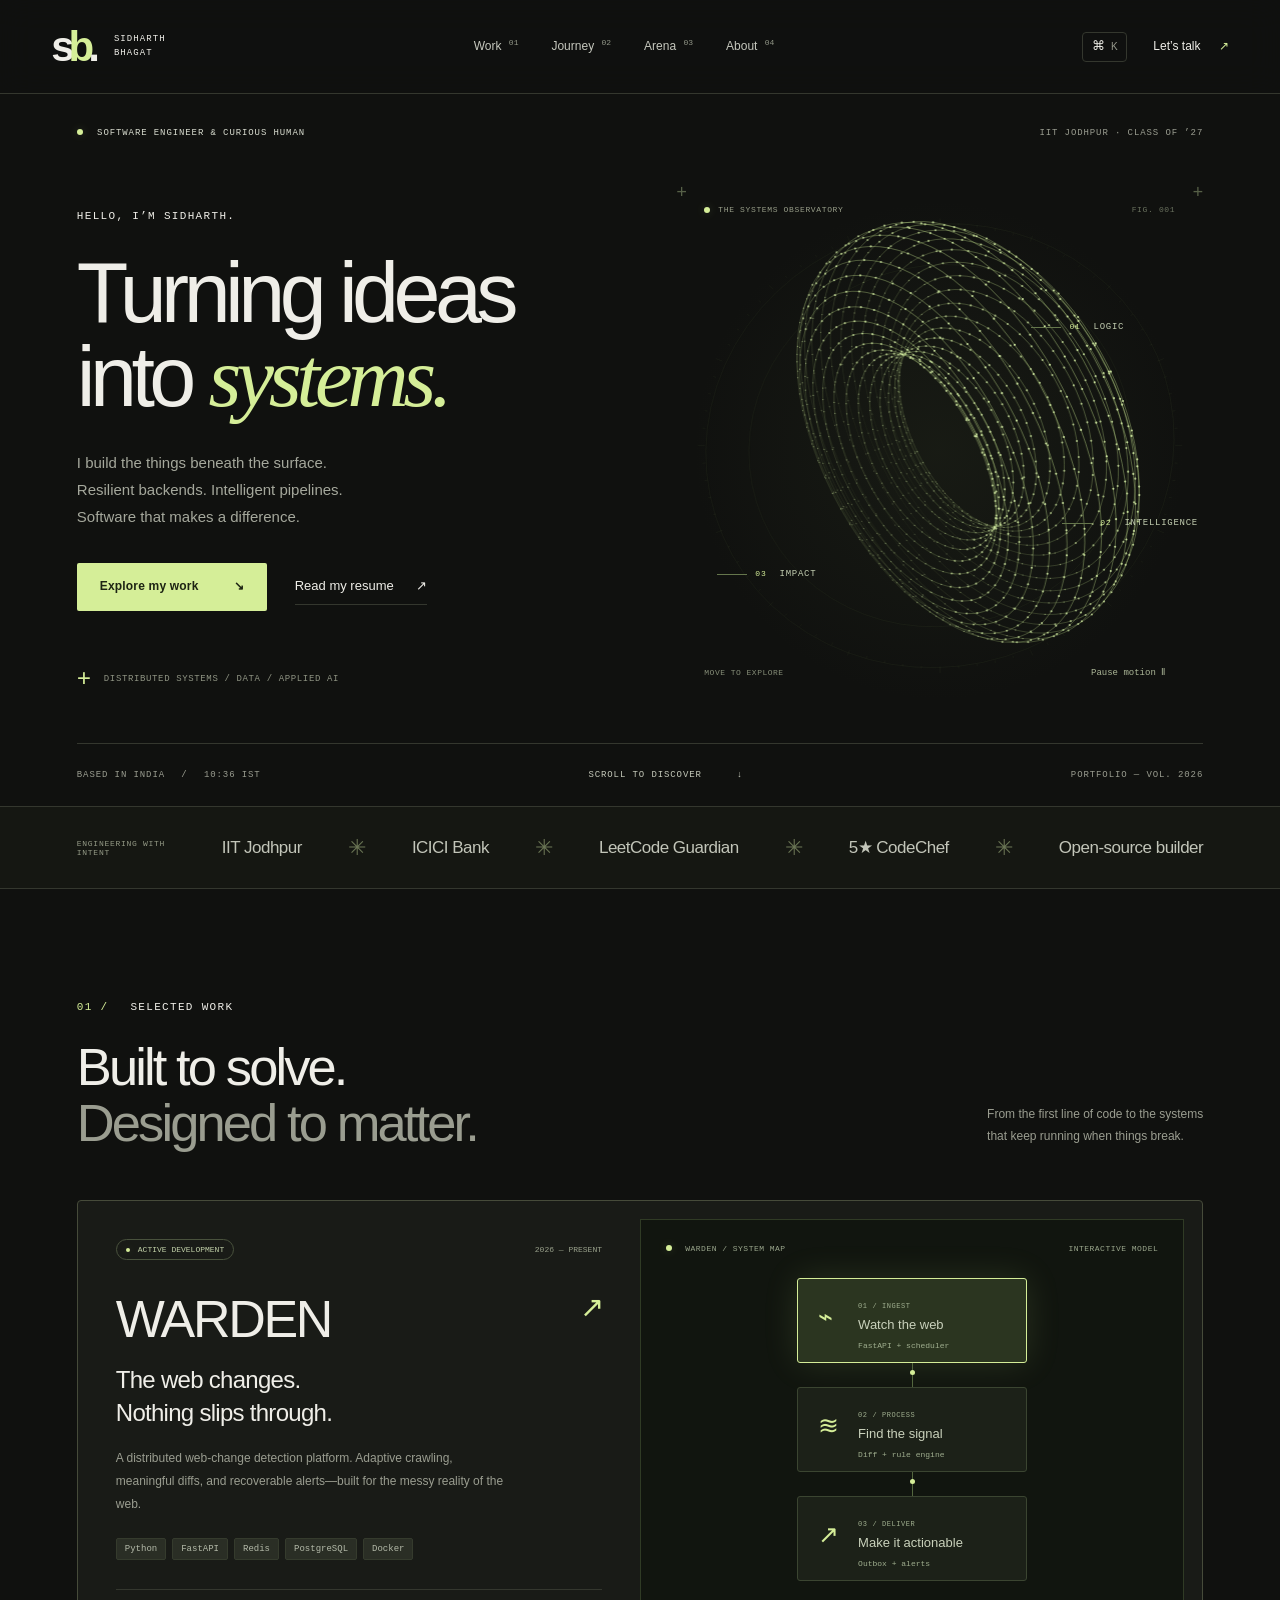
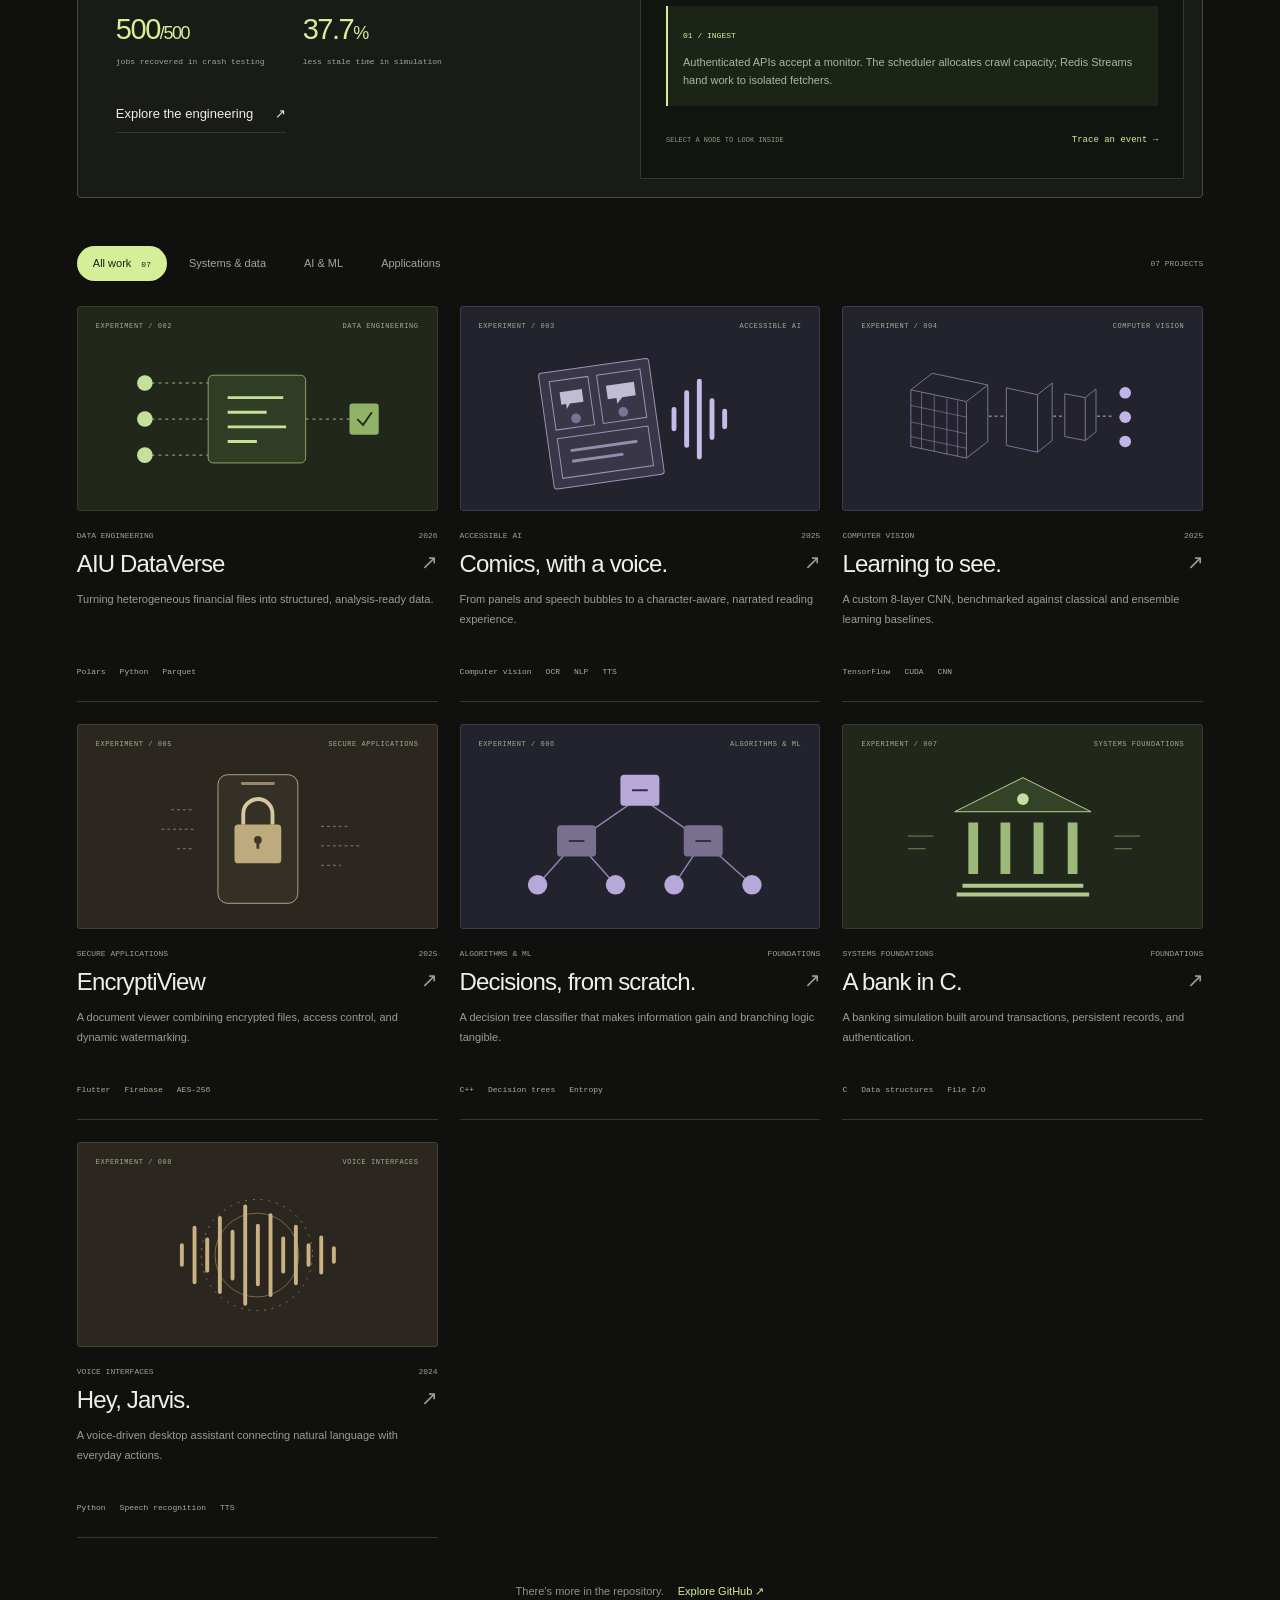
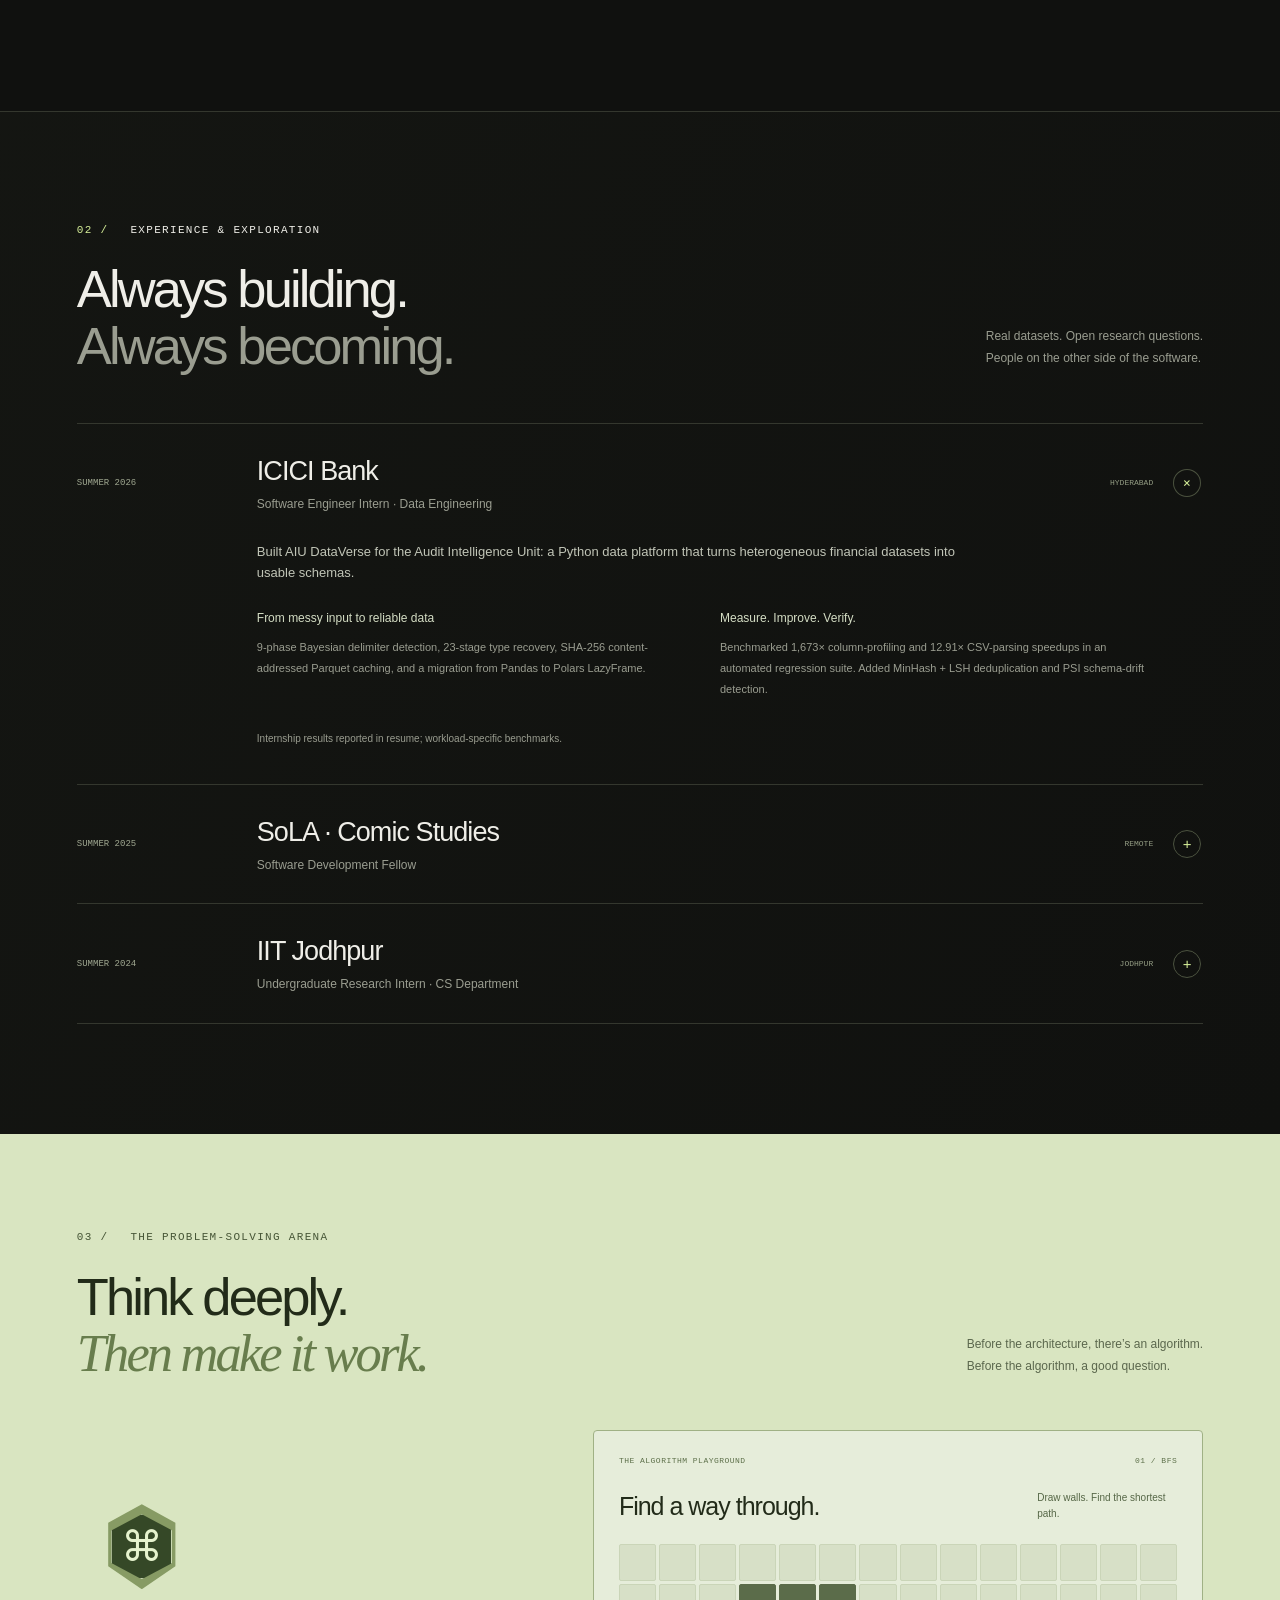
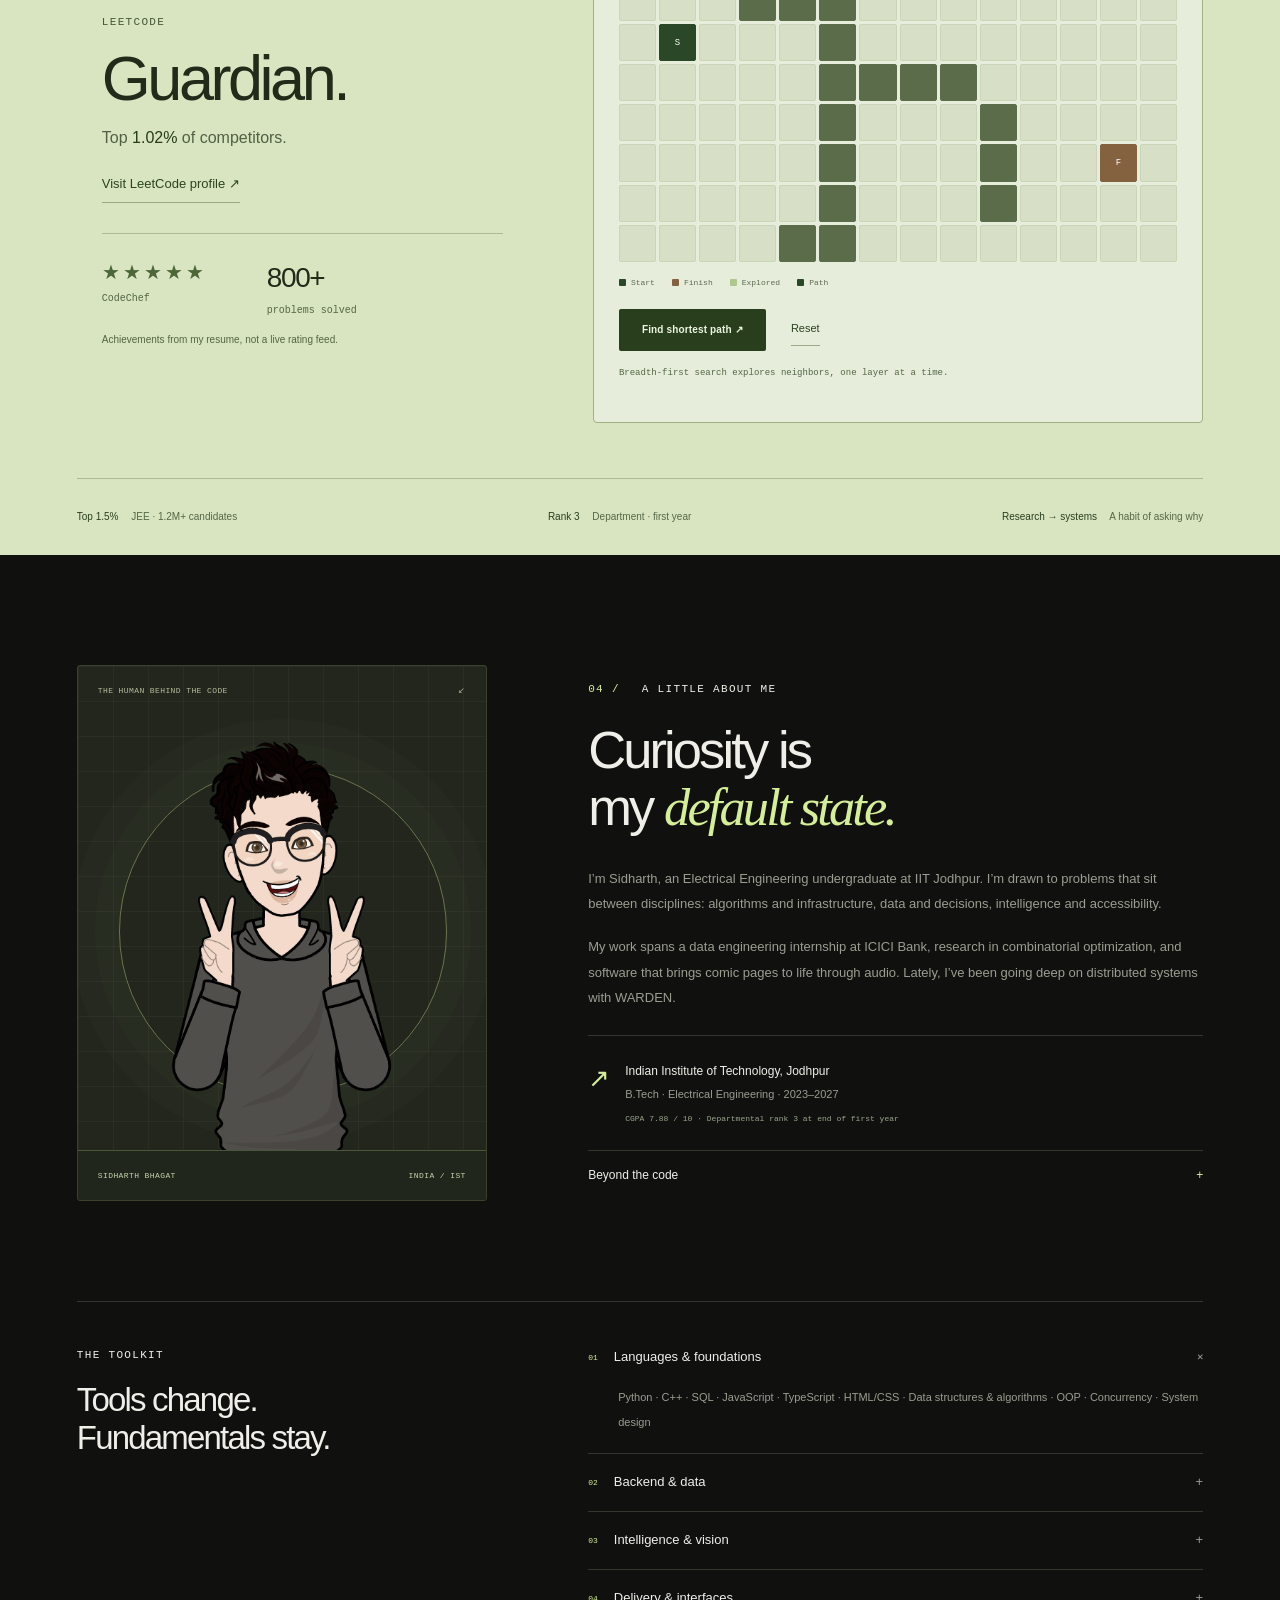
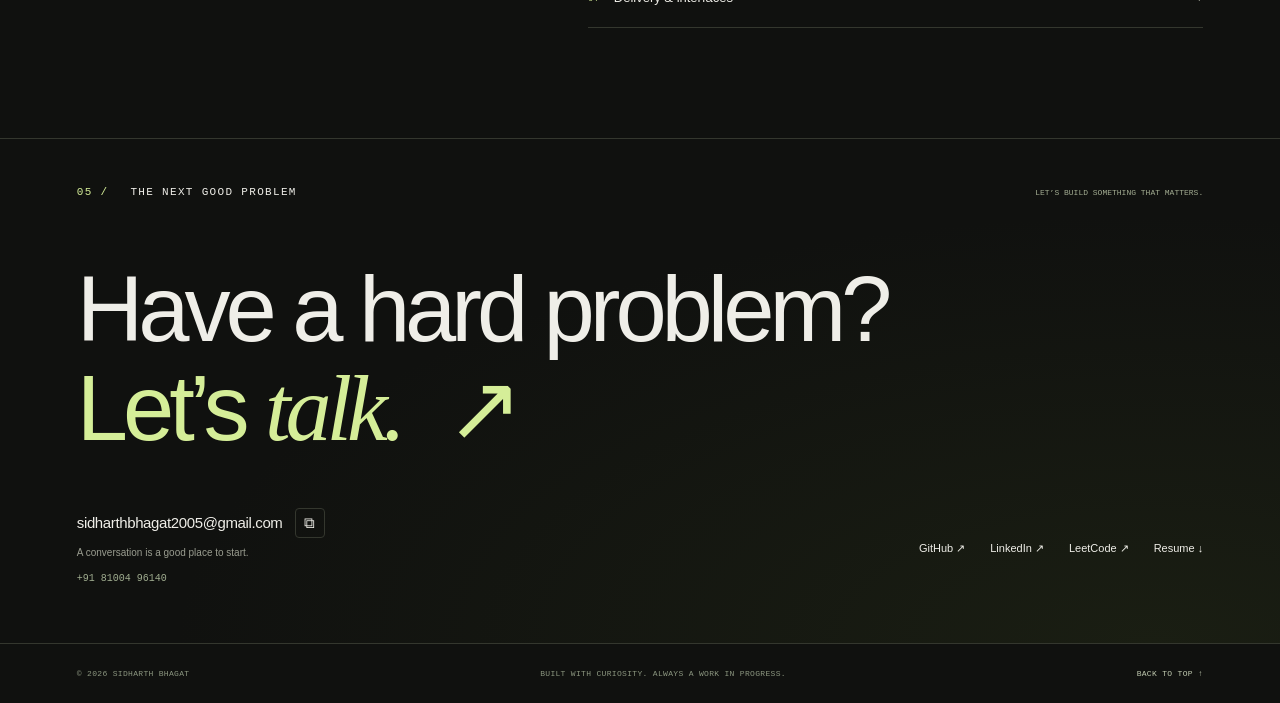
==== index.html @ 46069c15 "Polish responsive layouts and verify accessibility and interactions" ====
<!doctype html>
<html lang="en">
  <head>
    <meta charset="utf-8" />
    <meta name="viewport" content="width=device-width, initial-scale=1" />
    <meta name="theme-color" content="#10110f" />
    <meta
      name="description"
      content="Sidharth Bhagat — software engineer at the intersection of distributed systems, data engineering, and machine learning. IIT Jodhpur, class of 2027."
    />
    <meta property="og:title" content="Sidharth Bhagat — Ideas into systems." />
    <meta
      property="og:description"
      content="Explore distributed systems, accessible AI, and the engineering behind them."
    />
    <meta property="og:type" content="website" />
    <meta property="og:url" content="https://sidharth8100.github.io/" />
    <meta
      property="og:image"
      content="https://sidharth8100.github.io/assets/social-preview.png"
    />
    <meta name="twitter:card" content="summary_large_image" />
    <link rel="canonical" href="https://sidharth8100.github.io/" />
    <link rel="icon" href="assets/favicon.svg" type="image/svg+xml" />
    <link rel="stylesheet" href="styles.css" />
    <script src="script.js" defer></script>
    <title>Sidharth Bhagat — Ideas into systems.</title>
  </head>
  <body>
    <a class="skip-link" href="#main">Skip to content</a>
    <div class="reading-progress" aria-hidden="true"></div>
    <header class="site-header">
      <a class="identity" href="#home" aria-label="Sidharth Bhagat, home"
        ><span class="monogram">s<span>b</span>.</span
        ><span class="identity-name">SIDHARTH<br />BHAGAT</span></a
      >
      <nav aria-label="Main navigation">
        <a href="#work">Work <span>01</span></a
        ><a href="#journey">Journey <span>02</span></a
        ><a href="#arena">Arena <span>03</span></a
        ><a href="#about">About <span>04</span></a>
      </nav>
      <div class="header-actions">
        <button
          class="icon-button command-trigger"
          aria-label="Open quick navigation"
          title="Quick navigation (Ctrl or Command + K)"
        >
          ⌘ <span>K</span></button
        ><a class="contact-link" href="#contact">Let’s talk <span>↗</span></a
        ><button
          class="menu-toggle icon-button"
          aria-label="Open menu"
          aria-expanded="false"
        >
          ☰
        </button>
      </div>
    </header>
    <main id="main">
      <section
        class="hero section-shell"
        id="home"
        aria-labelledby="hero-title"
      >
        <div class="hero-topline">
          <span
            ><i class="status-dot"></i> SOFTWARE ENGINEER & CURIOUS HUMAN</span
          ><span>IIT JODHPUR · CLASS OF ’27</span>
        </div>
        <div class="hero-content">
          <div class="hero-copy">
            <p class="eyebrow">HELLO, I’M SIDHARTH.</p>
            <h1 id="hero-title">Turning ideas<br />into <em>systems.</em></h1>
            <p class="hero-description">
              I build the things beneath the surface.<br />Resilient backends.
              Intelligent pipelines.<br />Software that makes a difference.
            </p>
            <div class="hero-cta">
              <a class="button primary" href="#work"
                >Explore my work <span>↘</span></a
              ><a
                class="text-link"
                href="assets/SidharthBhagat.pdf"
                target="_blank"
                rel="noopener"
                >Read my resume <span>↗</span></a
              >
            </div>
            <div class="hero-footnote">
              <span class="tiny-cross">+</span> DISTRIBUTED SYSTEMS / DATA /
              APPLIED AI
            </div>
          </div>
          <div
            class="orbital-scene"
            aria-label="Interactive generative systems sculpture"
          >
            <div class="scene-cross cross-tl" aria-hidden="true">+</div>
            <div class="scene-cross cross-tr" aria-hidden="true">+</div>
            <div class="scene-label">
              <span class="status-dot"></span> THE SYSTEMS OBSERVATORY
              <span class="scene-no">FIG. 001</span>
            </div>
            <canvas
              id="system-canvas"
              aria-label="A rotating wireframe torus representing connected systems"
            ></canvas>
            <div class="orbit-callout callout-a"><span>01</span> LOGIC</div>
            <div class="orbit-callout callout-b">
              <span>02</span> INTELLIGENCE
            </div>
            <div class="orbit-callout callout-c"><span>03</span> IMPACT</div>
            <div class="scene-bottom">
              <span>MOVE TO EXPLORE</span
              ><button id="motion-toggle" aria-pressed="false">
                Pause motion Ⅱ
              </button>
            </div>
          </div>
        </div>
        <div class="hero-bottom">
          <span
            >BASED IN INDIA <span class="muted">/</span>
            <time id="local-time">IST</time></span
          ><a href="#work">SCROLL TO DISCOVER <span>↓</span></a
          ><span class="edition">PORTFOLIO — VOL. 2026</span>
        </div>
      </section>
      <div class="credentials-strip">
        <span>ENGINEERING WITH INTENT</span>
        <p>
          IIT Jodhpur <b>✳</b> ICICI Bank <b>✳</b> LeetCode Guardian
          <b>✳</b> 5★ CodeChef <b>✳</b> Open-source builder
        </p>
      </div>
      <section
        class="work section-shell"
        id="work"
        aria-labelledby="work-title"
      >
        <div class="section-heading">
          <div>
            <p class="eyebrow"><span>01 /</span> SELECTED WORK</p>
            <h2 id="work-title">
              Built to solve.<br /><span class="muted"
                >Designed to matter.</span
              >
            </h2>
          </div>
          <p>
            From the first line of code to the systems<br
              class="desktop-only"
            />
            that keep running when things break.
          </p>
        </div>
        <article class="featured-project">
          <div class="feature-copy">
            <div class="project-kicker">
              <span class="pill"
                ><i class="status-dot"></i> ACTIVE DEVELOPMENT</span
              ><span>2026 — PRESENT</span>
            </div>
            <h3>WARDEN<span>↗</span></h3>
            <p class="feature-subtitle">
              The web changes.<br />Nothing slips through.
            </p>
            <p class="project-description">
              A distributed web-change detection platform. Adaptive crawling,
              meaningful diffs, and recoverable alerts—built for the messy
              reality of the web.
            </p>
            <div class="tags">
              <span>Python</span><span>FastAPI</span><span>Redis</span
              ><span>PostgreSQL</span><span>Docker</span>
            </div>
            <div class="feature-metrics">
              <div>
                <strong>500<span>/500</span></strong
                ><small>jobs recovered in crash testing</small>
              </div>
              <div>
                <strong>37.7<span>%</span></strong
                ><small>less stale time in simulation</small>
              </div>
            </div>
            <button class="text-link" data-project="warden">
              Explore the engineering <span>↗</span>
            </button>
          </div>
          <div class="pipeline-demo">
            <div class="demo-top">
              <span><i class="status-dot"></i> WARDEN / SYSTEM MAP</span
              ><span>INTERACTIVE MODEL</span>
            </div>
            <div class="pipeline-nodes">
              <button class="pipeline-node active" data-stage="0">
                <span class="node-icon">⌁</span><span>01 / INGEST</span
                ><strong>Watch the web</strong
                ><small>FastAPI + scheduler</small>
              </button>
              <div class="pipe-connector" aria-hidden="true"><i></i></div>
              <button class="pipeline-node" data-stage="1">
                <span class="node-icon">≋</span><span>02 / PROCESS</span
                ><strong>Find the signal</strong
                ><small>Diff + rule engine</small>
              </button>
              <div class="pipe-connector" aria-hidden="true"><i></i></div>
              <button class="pipeline-node" data-stage="2">
                <span class="node-icon">↗</span><span>03 / DELIVER</span
                ><strong>Make it actionable</strong
                ><small>Outbox + alerts</small>
              </button>
            </div>
            <div class="demo-inspector" aria-live="polite">
              <span id="stage-code">01 / INGEST</span>
              <p id="stage-description">
                Authenticated APIs accept a monitor. The scheduler allocates
                crawl capacity; Redis Streams hand work to isolated fetchers.
              </p>
            </div>
            <div class="demo-controls">
              <span>SELECT A NODE TO LOOK INSIDE</span
              ><button id="trace-button">Trace an event <span>→</span></button>
            </div>
          </div>
        </article>
        <div class="project-toolbar">
          <div class="filter-group" role="group" aria-label="Filter projects">
            <button class="filter active" data-filter="all" aria-pressed="true">
              All work <span>07</span></button
            ><button class="filter" data-filter="systems" aria-pressed="false">
              Systems & data</button
            ><button class="filter" data-filter="ai" aria-pressed="false">
              AI & ML</button
            ><button class="filter" data-filter="apps" aria-pressed="false">
              Applications
            </button>
          </div>
          <span id="project-count" aria-live="polite">07 PROJECTS</span>
        </div>
        <div class="project-grid" id="project-grid"></div>
        <noscript
          ><p>
            Explore projects on
            <a href="https://github.com/Sidharth8100">GitHub</a>, including
            ComicStudiesLabApp, Object_detection_PRML, EncryptiView,
            Decision_Tree_Classifier, IC-MAJOR-PROJECT, and Jarvis. The
            downloadable resume contains full project details.
          </p></noscript
        >
        <a
          class="archive-link"
          href="https://github.com/Sidharth8100?tab=repositories"
          target="_blank"
          rel="noopener"
          >There’s more in the repository. <span>Explore GitHub ↗</span></a
        >
      </section>
      <section
        class="journey section-shell"
        id="journey"
        aria-labelledby="journey-title"
      >
        <div class="section-heading">
          <div>
            <p class="eyebrow"><span>02 /</span> EXPERIENCE & EXPLORATION</p>
            <h2 id="journey-title">
              Always building.<br /><span class="muted">Always becoming.</span>
            </h2>
          </div>
          <p>
            Real datasets. Open research questions.<br />People on the other
            side of the software.
          </p>
        </div>
        <div class="timeline">
          <details open>
            <summary>
              <span class="timeline-year">SUMMER 2026</span
              ><span class="timeline-title"
                >ICICI Bank<small
                  >Software Engineer Intern · Data Engineering</small
                ></span
              ><span class="timeline-place">HYDERABAD</span
              ><span class="expand-symbol">+</span>
            </summary>
            <div class="timeline-detail">
              <p>
                Built AIU DataVerse for the Audit Intelligence Unit: a Python
                data platform that turns heterogeneous financial datasets into
                usable schemas.
              </p>
              <div class="experience-columns">
                <div>
                  <h4>From messy input to reliable data</h4>
                  <p>
                    9-phase Bayesian delimiter detection, 23-stage type
                    recovery, SHA-256 content-addressed Parquet caching, and a
                    migration from Pandas to Polars LazyFrame.
                  </p>
                </div>
                <div>
                  <h4>Measure. Improve. Verify.</h4>
                  <p>
                    Benchmarked 1,673× column-profiling and 12.91× CSV-parsing
                    speedups in an automated regression suite. Added MinHash +
                    LSH deduplication and PSI schema-drift detection.
                  </p>
                </div>
              </div>
              <span class="note"
                >Internship results reported in resume; workload-specific
                benchmarks.</span
              >
            </div>
          </details>
          <details>
            <summary>
              <span class="timeline-year">SUMMER 2025</span
              ><span class="timeline-title"
                >SoLA · Comic Studies<small
                  >Software Development Fellow</small
                ></span
              ><span class="timeline-place">REMOTE</span
              ><span class="expand-symbol">+</span>
            </summary>
            <div class="timeline-detail">
              <p>
                Built a comic-to-audio accessibility pipeline spanning panel
                segmentation, OCR, dialogue extraction, speaker attribution, and
                emotion-conditioned multi-voice narration.
              </p>
              <div class="experience-columns">
                <div>
                  <h4>4 pages per minute</h4>
                  <p>
                    End-to-end processing throughput across the inference
                    workflow, with speaker attribution for up to five
                    characters.
                  </p>
                </div>
                <div>
                  <h4>Technology with a human purpose</h4>
                  <p>
                    Computer vision and language processing meet a more
                    accessible reading experience.
                  </p>
                  <a
                    class="text-link"
                    href="https://github.com/Sidharth8100/ComicStudiesLabApp"
                    target="_blank"
                    rel="noopener"
                    >Explore the source ↗</a
                  >
                </div>
              </div>
              <a
                class="text-link"
                href="https://drive.google.com/file/d/1dARjL12wQFaWCZVNVf80d1c90rmSnTZv/view?usp=sharing"
                target="_blank"
                rel="noopener"
                >Letter of recommendation ↗</a
              >
            </div>
          </details>
          <details>
            <summary>
              <span class="timeline-year">SUMMER 2024</span
              ><span class="timeline-title"
                >IIT Jodhpur<small
                  >Undergraduate Research Intern · CS Department</small
                ></span
              ><span class="timeline-place">JODHPUR</span
              ><span class="expand-symbol">+</span>
            </summary>
            <div class="timeline-detail">
              <p>
                Worked with Prof. Tanmay Nitin Inamdar on meta-heuristic and
                approximation approaches for combinatorial optimization.
                Benchmarked heuristic algorithms with a reported 40% improvement
                in solution quality in the studied scenarios.
              </p>
              <a
                class="text-link"
                href="https://drive.google.com/file/d/1srmLI9PyU7f51s-e1VbwC7YzDhtmPXYS/view?usp=sharing"
                target="_blank"
                rel="noopener"
                >Letter of recommendation ↗</a
              >
            </div>
          </details>
        </div>
      </section>
      <section class="arena" id="arena" aria-labelledby="arena-title">
        <div class="section-shell">
          <div class="section-heading">
            <div>
              <p class="eyebrow"><span>03 /</span> THE PROBLEM-SOLVING ARENA</p>
              <h2 id="arena-title">
                Think deeply.<br /><em>Then make it work.</em>
              </h2>
            </div>
            <p>
              Before the architecture, there’s an algorithm.<br />Before the
              algorithm, a good question.
            </p>
          </div>
          <div class="arena-layout">
            <div class="arena-record">
              <div class="rank-emblem" aria-hidden="true"><span>⌘</span></div>
              <p class="eyebrow">LEETCODE</p>
              <h3>Guardian.</h3>
              <p>Top <strong>1.02%</strong> of competitors.</p>
              <a
                class="text-link"
                href="https://leetcode.com/sidharth-bhagat"
                target="_blank"
                rel="noopener"
                >Visit LeetCode profile ↗</a
              >
              <div class="arena-stats">
                <div>
                  <span class="stars" aria-label="5 stars">★★★★★</span
                  ><small>CodeChef</small>
                </div>
                <div><strong>800+</strong><small>problems solved</small></div>
              </div>
              <p class="note">
                Achievements from my resume, not a live rating feed.
              </p>
            </div>
            <div class="algorithm-lab">
              <div class="demo-top">
                <span>THE ALGORITHM PLAYGROUND</span><span>01 / BFS</span>
              </div>
              <div class="lab-title">
                <h3>Find a way through.</h3>
                <p>Draw walls. Find the shortest path.</p>
              </div>
              <div
                id="path-grid"
                role="group"
                aria-label="Pathfinding grid. Select a cell to toggle a wall."
              ></div>
              <div class="grid-legend">
                <span><i class="legend-start"></i> Start</span
                ><span><i class="legend-end"></i> Finish</span
                ><span><i class="legend-visited"></i> Explored</span
                ><span><i class="legend-path"></i> Path</span>
              </div>
              <div class="lab-controls">
                <button class="button primary" id="solve-path">
                  Find shortest path ↗</button
                ><button class="text-link" id="reset-path">Reset</button>
              </div>
              <p id="path-status" class="lab-status" aria-live="polite">
                Breadth-first search explores neighbors, one layer at a time.
              </p>
            </div>
          </div>
          <div class="achievement-line">
            <span><strong>Top 1.5%</strong> JEE · 1.2M+ candidates</span
            ><span><strong>Rank 3</strong> Department · first year</span
            ><span
              ><strong>Research → systems</strong> A habit of asking why</span
            >
          </div>
        </div>
      </section>
      <section
        class="about section-shell"
        id="about"
        aria-labelledby="about-title"
      >
        <div class="about-layout">
          <div class="portrait-panel">
            <div class="portrait-caption">
              <span>THE HUMAN BEHIND THE CODE</span><span>↙</span>
            </div>
            <img
              src="assets/portrait.png"
              alt="Illustrated avatar of Sidharth, smiling and making peace signs"
              width="474"
              height="591"
              loading="lazy"
            />
            <div class="portrait-bottom">
              <span>SIDHARTH BHAGAT</span><span>INDIA / IST</span>
            </div>
          </div>
          <div class="about-copy">
            <p class="eyebrow"><span>04 /</span> A LITTLE ABOUT ME</p>
            <h2 id="about-title">
              Curiosity is<br />my <em>default state.</em>
            </h2>
            <p>
              I’m Sidharth, an Electrical Engineering undergraduate at IIT
              Jodhpur. I’m drawn to problems that sit between disciplines:
              algorithms and infrastructure, data and decisions, intelligence
              and accessibility.
            </p>
            <p>
              My work spans a data engineering internship at ICICI Bank,
              research in combinatorial optimization, and software that brings
              comic pages to life through audio. Lately, I’ve been going deep on
              distributed systems with WARDEN.
            </p>
            <div class="education">
              <span class="education-mark">↗</span>
              <div>
                <strong>Indian Institute of Technology, Jodhpur</strong>
                <p>B.Tech · Electrical Engineering · 2023–2027</p>
                <small
                  >CGPA 7.88 / 10 · Departmental rank 3 at end of first
                  year</small
                >
              </div>
            </div>
            <details class="more-about">
              <summary>Beyond the code <span>+</span></summary>
              <p>
                Assistant Head for Varchas’25 and Prometeo’25 at IIT Jodhpur. A−
                grades in Linear Algebra and Differential Equations,
                Differential Integral Calculus, and Computer Vision.
              </p>
              <p>
                Class XII: Emanuel Mission School, Kota · 2023 · 85%<br />Class
                X: Techno India Group Public School, Hooghly · 2021 · 95%
              </p>
            </details>
          </div>
        </div>
        <div class="toolkit">
          <div>
            <p class="eyebrow">THE TOOLKIT</p>
            <h3>Tools change.<br />Fundamentals stay.</h3>
          </div>
          <div class="skill-groups">
            <details open>
              <summary>
                <span>01</span> Languages & foundations <b>+</b>
              </summary>
              <p>
                Python · C++ · SQL · JavaScript · TypeScript · HTML/CSS · Data
                structures & algorithms · OOP · Concurrency · System design
              </p>
            </details>
            <details>
              <summary><span>02</span> Backend & data <b>+</b></summary>
              <p>
                FastAPI · Django · Django REST Framework · REST APIs ·
                PostgreSQL · Redis · Polars · Pandas · NumPy · Parquet · ETL ·
                Schema inference
              </p>
            </details>
            <details>
              <summary><span>03</span> Intelligence & vision <b>+</b></summary>
              <p>
                PyTorch · TensorFlow · Keras · Scikit-learn · OpenCV · CUDA ·
                CNNs · XGBoost · NLP · OCR
              </p>
            </details>
            <details>
              <summary><span>04</span> Delivery & interfaces <b>+</b></summary>
              <p>
                Docker · Kubernetes · Git · Linux · CI/CD · Prometheus · Grafana
                · Google Cloud APIs · React · Flutter · Firebase
              </p>
            </details>
          </div>
        </div>
      </section>
      <section
        class="contact section-shell"
        id="contact"
        aria-labelledby="contact-title"
      >
        <div class="contact-top">
          <p class="eyebrow"><span>05 /</span> THE NEXT GOOD PROBLEM</p>
          <span>LET’S BUILD SOMETHING THAT MATTERS.</span>
        </div>
        <h2 id="contact-title">
          Have a hard problem?<br /><a
            href="mailto:sidharthbhagat2005@gmail.com"
            >Let’s <em>talk.</em> <span>↗</span></a
          >
        </h2>
        <div class="contact-bottom">
          <div>
            <a class="email-link" href="mailto:sidharthbhagat2005@gmail.com"
              >sidharthbhagat2005@gmail.com</a
            ><button
              id="copy-email"
              class="icon-button"
              aria-label="Copy email address"
              title="Copy email address"
            >
              ⧉
            </button>
            <p id="copy-status" class="note" aria-live="polite">
              A conversation is a good place to start.
            </p>
            <a class="phone-link" href="tel:+918100496140">+91 81004 96140</a>
          </div>
          <div class="social-links">
            <a
              href="https://github.com/Sidharth8100"
              target="_blank"
              rel="noopener"
              >GitHub ↗</a
            ><a
              href="https://www.linkedin.com/in/sidharth-bhagat/"
              target="_blank"
              rel="noopener"
              >LinkedIn ↗</a
            ><a
              href="https://leetcode.com/sidharth-bhagat"
              target="_blank"
              rel="noopener"
              >LeetCode ↗</a
            ><a href="assets/SidharthBhagat.pdf" download>Resume ↓</a>
          </div>
        </div>
      </section>
    </main>
    <footer class="section-shell">
      <span>© <span id="year">2026</span> SIDHARTH BHAGAT</span
      ><span>BUILT WITH CURIOSITY. ALWAYS A WORK IN PROGRESS.</span
      ><a href="#home">BACK TO TOP ↑</a>
    </footer>
    <dialog id="project-dialog" aria-labelledby="dialog-title">
      <button
        class="dialog-close icon-button"
        aria-label="Close project details"
      >
        ×
      </button>
      <div id="project-detail"></div>
    </dialog>
    <dialog id="command-dialog" aria-labelledby="command-title">
      <div class="command-heading">
        <h2 id="command-title">Where to?</h2>
        <button
          class="dialog-close icon-button"
          aria-label="Close quick navigation"
        >
          ×
        </button>
      </div>
      <label class="sr-only" for="command-search"
        >Search sections and projects</label
      ><input
        id="command-search"
        type="search"
        placeholder="Search work, experience, resume…"
        autocomplete="off"
      />
      <div id="command-results"></div>
      <p class="note">Tab to navigate · Enter to open · Esc to close</p>
    </dialog>
  </body>
</html>
---- styles.css ----
/* The observatory: quiet surfaces, precise diagrams, and oversized editorial type. */
:root {
  --bg: #10110f;
  --surface: #191b17;
  --surface-2: #20231d;
  --ink: #efeee8;
  --muted: #9a9d90;
  --line: #34372e;
  --accent: #d5ee98;
  --mono: "Courier New", monospace;
  --sans: "Arial", sans-serif;
  --radius: 4px;
  color-scheme: dark;
}
* {
  box-sizing: border-box;
}
html {
  scroll-behavior: smooth;
  scroll-padding-top: 100px;
}
body {
  margin: 0;
  background: var(--bg);
  color: var(--ink);
  font-family: var(--sans);
  font-size: 15px;
  line-height: 1.6;
}
body:has(dialog[open]) {
  overflow: hidden;
}
::selection {
  background: var(--accent);
  color: var(--bg);
}
a {
  color: inherit;
  text-decoration: none;
}
button,
input {
  font: inherit;
}
button {
  cursor: pointer;
  color: inherit;
}
button,
a {
  -webkit-tap-highlight-color: transparent;
}
button {
  border: 0;
  background: none;
}
button:disabled {
  cursor: wait;
  opacity: 0.65;
}
button:focus-visible,
a:focus-visible,
summary:focus-visible,
input:focus-visible {
  outline: 2px solid var(--accent);
  outline-offset: 6px;
}
h1,
h2,
h3,
h4,
p {
  margin: 0;
}
h1,
h2,
h3 {
  font-weight: 500;
  line-height: 1.04;
  letter-spacing: -0.055em;
}
em {
  font-family: Georgia, "Times New Roman", serif;
  font-weight: 400;
}
p {
  color: var(--muted);
}
.section-shell {
  max-width: 1536px;
  padding-left: 6%;
  padding-right: 6%;
  margin: auto;
}
.eyebrow {
  font-family: var(--mono);
  font-size: 11px;
  letter-spacing: 0.12em;
  color: var(--ink);
  line-height: 1.6;
}
.eyebrow > span {
  color: var(--accent);
  margin-right: 14px;
}
.muted {
  color: var(--muted);
}
.status-dot {
  display: inline-block;
  width: 6px;
  height: 6px;
  background: var(--accent);
  border-radius: 50%;
  margin-right: 8px;
  box-shadow: 0 0 10px #d5ee9833;
}
.text-link {
  display: inline-flex;
  align-items: center;
  gap: 22px;
  font-size: 13px;
  font-weight: 500;
  padding: 7px 0;
  border-bottom: 1px solid var(--line);
  transition:
    color 0.2s,
    border-color 0.2s;
}
.text-link:hover {
  color: var(--accent);
  border-color: var(--accent);
}
.button {
  display: inline-flex;
  justify-content: center;
  align-items: center;
  gap: 35px;
  min-height: 48px;
  padding: 12px 22px;
  font-size: 12px;
  font-weight: bold;
  letter-spacing: 0.015em;
  border: 1px solid transparent;
  border-radius: 2px;
  transition:
    background 0.2s,
    transform 0.2s;
}
.primary {
  background: var(--accent);
  color: #1d2413;
}
.primary:hover {
  background: #e5ffb0;
  transform: translateY(-2px);
}
.icon-button {
  border: 1px solid var(--line);
  border-radius: 4px;
  min-width: 38px;
  min-height: 38px;
  display: inline-flex;
  align-items: center;
  justify-content: center;
  gap: 6px;
}
.icon-button:hover {
  border-color: var(--accent);
  color: var(--accent);
}
.note {
  font-size: 10px;
  line-height: 1.6;
  color: var(--muted);
}
.skip-link {
  position: fixed;
  top: -70px;
  left: 20px;
  z-index: 100;
  padding: 10px 20px;
  background: var(--accent);
  color: var(--bg);
}
.skip-link:focus {
  top: 12px;
}
.sr-only {
  position: absolute;
  width: 1px;
  height: 1px;
  padding: 0;
  margin: -1px;
  overflow: hidden;
  clip: rect(0, 0, 0, 0);
  white-space: nowrap;
  border: 0;
}
.reading-progress {
  position: fixed;
  left: 0;
  top: 0;
  height: 2px;
  background: var(--accent);
  z-index: 60;
  width: 0;
}
.site-header {
  height: 94px;
  padding: 0 4%;
  display: flex;
  align-items: center;
  justify-content: space-between;
  border-bottom: 1px solid var(--line);
  position: sticky;
  top: 0;
  z-index: 40;
  background: #10110fee;
  backdrop-filter: blur(16px);
}
.identity {
  display: flex;
  gap: 20px;
  align-items: center;
}
.monogram {
  font-weight: 800;
  font-size: 42px;
  letter-spacing: -6px;
  line-height: 1;
}
.monogram span {
  color: var(--accent);
}
.identity-name {
  font-family: var(--mono);
  font-size: 9px;
  letter-spacing: 0.12em;
  line-height: 1.5;
}
.site-header nav {
  display: flex;
  gap: 33px;
}
.site-header nav a {
  font-size: 12px;
  color: #c6c8be;
}
.site-header nav a:hover,
.site-header nav a.current {
  color: var(--accent);
}
.site-header nav a span {
  font-family: var(--mono);
  font-size: 8px;
  color: #929788;
  vertical-align: super;
  margin-left: 4px;
}
.header-actions {
  display: flex;
  align-items: center;
  gap: 26px;
}
.command-trigger {
  font-size: 13px;
  min-height: 30px;
  min-width: 45px;
}
.command-trigger span {
  font-size: 10px;
  color: var(--muted);
}
.contact-link {
  font-size: 12px;
}
.contact-link span {
  margin-left: 15px;
  color: var(--accent);
}
.menu-toggle {
  display: none;
}
.hero {
  padding-top: 34px;
}
.hero-topline,
.hero-bottom {
  font: 9px var(--mono);
  letter-spacing: 0.1em;
  display: flex;
  justify-content: space-between;
  align-items: center;
  color: var(--muted);
}
.hero-topline > span:first-child {
  color: #d8dccf;
}
.hero-content {
  display: grid;
  grid-template-columns: 1.1fr 1fr;
  align-items: center;
  min-height: 605px;
  gap: 20px;
}
.hero-copy {
  position: relative;
  z-index: 2;
  padding-top: 20px;
}
.hero-copy .eyebrow {
  margin-bottom: 25px;
}
.hero h1 {
  font-size: clamp(58px, 6.6vw, 106px);
  line-height: 1;
  letter-spacing: -0.066em;
}
.hero h1 em {
  color: var(--accent);
  letter-spacing: -0.06em;
}
.hero-description {
  margin-top: 28px;
  font-size: 15px;
  line-height: 1.8;
  color: #a5a89c;
}
.hero-cta {
  display: flex;
  align-items: center;
  gap: 28px;
  margin-top: 33px;
}
.hero-footnote {
  margin-top: 55px;
  display: flex;
  align-items: center;
  gap: 12px;
  font: 9px var(--mono);
  letter-spacing: 0.07em;
  color: #8f9483;
}
.tiny-cross {
  color: var(--accent);
  font: 24px var(--mono);
}
.hero-bottom {
  padding: 26px 0;
  border-top: 1px solid var(--line);
}
.hero-bottom a {
  display: flex;
  gap: 35px;
  color: #c5c9ba;
}
.hero-bottom .muted {
  margin: 0 10px;
}
.orbital-scene {
  height: 515px;
  position: relative;
  background: radial-gradient(ellipse at 50% 52%, #37412833, transparent 66%);
  overflow: hidden;
}
.orbital-scene canvas {
  display: block;
  width: 100%;
  height: 100%;
  touch-action: pan-y;
}
.scene-label {
  position: absolute;
  top: 22px;
  left: 28px;
  right: 28px;
  font: 8px var(--mono);
  letter-spacing: 0.08em;
  color: #989e89;
  display: flex;
  align-items: center;
  pointer-events: none;
}
.scene-no {
  margin-left: auto;
  color: #69715e;
}
.scene-cross {
  position: absolute;
  top: 0;
  color: #566047;
  font: 18px var(--mono);
}
.cross-tl {
  left: 0;
}
.cross-tr {
  right: 0;
}
.scene-bottom {
  position: absolute;
  bottom: 10px;
  left: 28px;
  right: 28px;
  display: flex;
  align-items: center;
  justify-content: space-between;
  font: 8px var(--mono);
  letter-spacing: 0.06em;
  color: #868e78;
}
.scene-bottom button {
  font-size: 9px;
  color: #abb697;
  padding: 10px;
}
.orbit-callout {
  position: absolute;
  font: 9px var(--mono);
  letter-spacing: 0.08em;
  pointer-events: none;
  color: #c2cdb0;
}
.orbit-callout span {
  color: var(--accent);
  font-size: 8px;
  margin-right: 7px;
}
.orbit-callout:before {
  content: "";
  width: 30px;
  height: 1px;
  background: #65764c;
  position: absolute;
  left: -38px;
  top: 5px;
}
.callout-a {
  top: 27%;
  right: 15%;
}
.callout-b {
  top: 65%;
  right: 1%;
}
.callout-c {
  top: 75%;
  left: 15%;
}
.credentials-strip {
  border-top: 1px solid var(--line);
  border-bottom: 1px solid var(--line);
  padding: 23px 6%;
  display: flex;
  align-items: center;
  gap: 45px;
  background: #151712;
}
.credentials-strip > span {
  font: 8px var(--mono);
  letter-spacing: 0.09em;
  color: #949a86;
  max-width: 100px;
}
.credentials-strip p {
  display: flex;
  align-items: center;
  justify-content: space-between;
  flex: 1;
  font-size: 17px;
  letter-spacing: -0.03em;
  color: #c2c5b9;
  gap: 20px;
}
.credentials-strip b {
  font-size: 22px;
  color: #697454;
  font-weight: 400;
}
.work,
.journey,
.about {
  padding-top: 110px;
  padding-bottom: 110px;
}
.section-heading {
  display: flex;
  align-items: flex-end;
  justify-content: space-between;
  gap: 35px;
  margin-bottom: 48px;
}
.section-heading h2 {
  font-size: clamp(38px, 4.1vw, 62px);
  line-height: 1.08;
  margin-top: 22px;
}
.section-heading > p {
  font-size: 12px;
  line-height: 1.85;
  margin-bottom: 5px;
}
.featured-project {
  display: grid;
  grid-template-columns: 1fr 1fr;
  border: 1px solid #464b3a;
  background: var(--surface);
  border-radius: 4px;
  overflow: hidden;
}
.feature-copy {
  padding: 38px;
}
.project-kicker {
  display: flex;
  align-items: center;
  justify-content: space-between;
  font: 8px var(--mono);
  color: #9aa28c;
  gap: 10px;
}
.pill {
  display: inline-flex;
  align-items: center;
  border: 1px solid #49523d;
  padding: 5px 9px;
  border-radius: 20px;
  font: 8px var(--mono);
  color: #c3d2aa;
  white-space: nowrap;
}
.pill .status-dot {
  width: 4px;
  height: 4px;
}
.featured-project h3 {
  font-size: 52px;
  letter-spacing: -0.045em;
  margin: 32px 0 18px;
  display: flex;
  justify-content: space-between;
}
.featured-project h3 > span {
  font-size: 29px;
  color: var(--accent);
}
.feature-subtitle {
  color: var(--ink);
  font-size: 24px;
  line-height: 1.35;
  letter-spacing: -0.03em;
}
.project-description {
  font-size: 12px;
  line-height: 1.9;
  margin-top: 18px;
  max-width: 390px;
}
.tags {
  display: flex;
  gap: 6px;
  flex-wrap: wrap;
  margin-top: 23px;
}
.tags span {
  font: 9px var(--mono);
  color: #b4baa9;
  background: #2a2e25;
  padding: 5px 8px;
  border: 1px solid #353b2d;
  border-radius: 2px;
}
.feature-metrics {
  display: flex;
  gap: 38px;
  border-top: 1px solid var(--line);
  padding-top: 22px;
  margin-top: 29px;
  margin-bottom: 26px;
}
.feature-metrics strong {
  display: block;
  font-size: 29px;
  letter-spacing: -0.05em;
  font-weight: 500;
  color: var(--accent);
  line-height: 1.2;
}
.feature-metrics strong span {
  font-size: 18px;
}
.feature-metrics small {
  font: 8px var(--mono);
  color: #a0a692;
}
.pipeline-demo {
  margin: 18px 18px 18px 0;
  background: #11150f;
  border: 1px solid #303b25;
  position: relative;
  padding: 24px 25px;
  display: flex;
  flex-direction: column;
  justify-content: space-between;
  background-image: radial-gradient(#57634344 0.6px, transparent 0.6px);
  background-size: 16px 16px;
}
.demo-top {
  font: 8px var(--mono);
  letter-spacing: 0.06em;
  display: flex;
  justify-content: space-between;
  color: #9ba78d;
  gap: 10px;
}
.pipeline-nodes {
  padding: 25px 20px;
  display: flex;
  flex-direction: column;
  align-items: center;
}
.pipeline-node {
  position: relative;
  padding: 12px 18px 12px 60px;
  width: 230px;
  text-align: left;
  border: 1px solid #3b4531;
  background: #1c2118;
  border-radius: 3px;
  transition: all 0.25s;
}
.pipeline-node > span:not(.node-icon) {
  font: 7px var(--mono);
  letter-spacing: 0.08em;
  color: #a0af8f;
}
.pipeline-node strong {
  display: block;
  font-size: 13px;
  font-weight: 500;
  color: #c9d1bb;
}
.pipeline-node small {
  display: block;
  font: 8px var(--mono);
  color: #a0af8f;
  margin-top: 5px;
}
.pipeline-node.active {
  border-color: var(--accent);
  background: #2b3520;
  box-shadow: 0 0 35px #c8ed8620;
}
.node-icon {
  position: absolute;
  left: 20px;
  top: 25px;
  font-size: 25px;
  color: var(--accent);
  line-height: 1;
}
.pipe-connector {
  height: 24px;
  width: 1px;
  background: #53663e;
  position: relative;
}
.pipe-connector i {
  position: absolute;
  left: -2px;
  top: 7px;
  height: 5px;
  width: 5px;
  background: var(--accent);
  border-radius: 50%;
}
.demo-inspector {
  padding: 15px;
  border-left: 2px solid var(--accent);
  background: #1c2417;
  min-height: 100px;
}
.demo-inspector > span {
  font: 8px var(--mono);
  color: var(--accent);
}
.demo-inspector p {
  font-size: 11px;
  color: #aab79c;
  margin-top: 8px;
  line-height: 1.7;
}
.demo-controls {
  display: flex;
  justify-content: space-between;
  align-items: center;
  margin-top: 20px;
  gap: 10px;
}
.demo-controls > span {
  font: 7px var(--mono);
  color: #8e9a81;
}
.demo-controls button {
  font: 9px var(--mono);
  color: var(--accent);
  padding: 9px 0;
}
.project-toolbar {
  display: flex;
  align-items: center;
  justify-content: space-between;
  margin-top: 48px;
  margin-bottom: 25px;
  gap: 20px;
}
.filter-group {
  display: flex;
  gap: 6px;
  flex-wrap: wrap;
}
.filter {
  font-size: 11px;
  color: #a1a797;
  border: 1px solid transparent;
  border-radius: 20px;
  padding: 8px 15px;
}
.filter.active {
  background: var(--accent);
  color: #1b2312;
}
.filter:not(.active):hover {
  border-color: var(--line);
}
.filter span {
  font: 8px var(--mono);
  margin-left: 7px;
}
.project-toolbar > span {
  font: 8px var(--mono);
  color: var(--muted);
  white-space: nowrap;
}
.project-grid {
  display: grid;
  grid-template-columns: repeat(3, 1fr);
  gap: 22px;
}
.project-card {
  min-width: 0;
  border-bottom: 1px solid var(--line);
  padding-bottom: 25px;
}
.project-card[hidden] {
  display: none;
}
.project-art {
  position: relative;
  height: 205px;
  overflow: hidden;
  background: #21281b;
  display: flex;
  align-items: center;
  justify-content: center;
  border: 1px solid #343e2a;
  border-radius: 3px;
  margin-bottom: 20px;
  transition: border-color 0.25s;
}
.project-card:hover .project-art {
  border-color: #8a9f69;
}
.art-topline {
  position: absolute;
  top: 15px;
  left: 18px;
  right: 18px;
  display: flex;
  justify-content: space-between;
  font: 7px var(--mono);
  letter-spacing: 0.08em;
  color: #9fae8f;
}
.project-art svg {
  width: 83%;
  height: 72%;
  margin-top: 20px;
  transition: transform 0.5s;
}
.project-card:hover svg {
  transform: scale(1.04);
}
.art-ai {
  background: #23232e;
  border-color: #3d3b4f;
}
.art-apps {
  background: #2b2720;
  border-color: #484031;
}
.card-meta {
  display: flex;
  justify-content: space-between;
  color: #9ca28e;
  font: 8px var(--mono);
  margin-bottom: 12px;
  text-transform: uppercase;
}
.project-card h3 {
  font-size: 24px;
  letter-spacing: -0.035em;
  display: flex;
  justify-content: space-between;
  align-items: center;
}
.project-card h3 button {
  text-align: left;
  padding: 0;
  font: inherit;
  letter-spacing: inherit;
}
.project-card h3 button:after {
  content: "↗";
  position: absolute;
  right: 0;
  color: var(--muted);
  font-size: 20px;
}
.project-card h3 {
  position: relative;
  padding-right: 28px;
}
.project-card > p {
  font-size: 11px;
  line-height: 1.85;
  margin-top: 12px;
  min-height: 62px;
}
.project-card .tags {
  margin-top: 16px;
}
.project-card .tags span {
  background: none;
  border: 0;
  padding: 0;
  margin-right: 8px;
  color: #a6b099;
  font-size: 8px;
}
.archive-link {
  display: flex;
  justify-content: center;
  gap: 14px;
  font-size: 11px;
  margin-top: 45px;
  color: #8c9580;
}
.archive-link span {
  color: var(--accent);
}
.journey {
  border-top: 1px solid var(--line);
  background: linear-gradient(120deg, #181a1580, transparent);
}
.timeline details {
  border-top: 1px solid var(--line);
}
.timeline details:last-child {
  border-bottom: 1px solid var(--line);
}
summary {
  cursor: pointer;
  list-style: none;
}
summary::-webkit-details-marker {
  display: none;
}
.timeline summary {
  display: grid;
  grid-template-columns: 160px 1fr 130px 30px;
  gap: 20px;
  align-items: center;
  padding: 30px 0;
}
.timeline-year {
  font: 9px var(--mono);
  color: #a0a891;
}
.timeline-title {
  font-size: 27px;
  letter-spacing: -0.035em;
  line-height: 1.3;
}
.timeline-title small {
  display: block;
  color: var(--muted);
  font-size: 12px;
  letter-spacing: 0;
  margin-top: 8px;
}
.timeline-place {
  font: 8px var(--mono);
  text-align: right;
  color: #939c83;
}
.expand-symbol {
  border: 1px solid #4b523f;
  border-radius: 50%;
  width: 28px;
  height: 28px;
  display: flex;
  align-items: center;
  justify-content: center;
  color: var(--accent);
}
details[open] .expand-symbol {
  transform: rotate(45deg);
}
.timeline-detail {
  padding: 0 50px 35px 180px;
}
.timeline-detail > p {
  font-size: 13px;
  max-width: 720px;
  color: #c1c5b7;
}
.experience-columns {
  display: grid;
  grid-template-columns: 1fr 1fr;
  gap: 30px;
  margin: 25px 0;
}
.experience-columns h4 {
  font-size: 12px;
  font-weight: 500;
  margin-bottom: 9px;
  color: #d4ddc4;
}
.experience-columns p {
  font-size: 11px;
  line-height: 1.9;
}
.timeline-detail > .text-link {
  margin-top: 15px;
}
.arena {
  background: #d9e5c1;
  color: #222b19;
  padding: 95px 0 0;
  position: relative;
}
.arena .eyebrow,
.arena .eyebrow > span {
  color: #465536;
}
.arena .section-heading > p {
  color: #5b674d;
}
.arena .section-heading h2 em {
  color: #687d4d;
}
.arena-layout {
  display: grid;
  grid-template-columns: 0.85fr 1.15fr;
  gap: 65px;
  align-items: center;
  padding: 0 0 55px;
}
.arena-record {
  padding: 12px 25px;
}
.rank-emblem {
  width: 80px;
  height: 85px;
  display: flex;
  align-items: center;
  justify-content: center;
  clip-path: polygon(50% 0, 92% 22%, 92% 73%, 50% 100%, 8% 73%, 8% 22%);
  background: #879b64;
  margin-bottom: 25px;
}
.rank-emblem span {
  font-size: 42px;
  color: #e6f3ce;
  border: 1px solid #cbd9b2;
  width: 61px;
  height: 65px;
  display: flex;
  justify-content: center;
  align-items: center;
  clip-path: polygon(50% 0, 100% 25%, 100% 75%, 50% 100%, 0 75%, 0 25%);
  background: #354827;
}
.arena-record h3 {
  font-size: 63px;
  margin: 14px 0;
}
.arena-record > p:not(.eyebrow):not(.note) {
  color: #516044;
  font-size: 16px;
}
.arena-record > p strong {
  font-weight: 500;
  color: #253b19;
}
.arena .text-link {
  border-color: #9ba989;
  color: #2b4320;
  margin-top: 16px;
}
.arena-stats {
  border-top: 1px solid #aaba94;
  margin-top: 30px;
  padding-top: 22px;
  display: flex;
  gap: 60px;
}
.arena-stats strong {
  font-size: 28px;
  font-weight: 500;
  letter-spacing: -0.05em;
}
.arena-stats small {
  display: block;
  font: 10px var(--mono);
  color: #536644;
  margin-top: 5px;
}
.stars {
  letter-spacing: 3px;
  font-size: 20px;
  color: #4e6739;
}
.arena .note {
  color: #536540;
  margin-top: 16px;
}
.algorithm-lab {
  border: 1px solid #a0b185;
  background: #e6edda;
  border-radius: 4px;
  padding: 25px;
}
.algorithm-lab .demo-top {
  color: #5d704a;
}
.lab-title {
  display: flex;
  align-items: center;
  justify-content: space-between;
  margin: 25px 0 22px;
  gap: 10px;
}
.lab-title h3 {
  font-size: 25px;
  letter-spacing: -0.04em;
}
.lab-title p {
  font-size: 10px;
  color: #566747;
  max-width: 140px;
}
.algorithm-lab #path-grid {
  display: grid;
  grid-template-columns: repeat(14, 1fr);
  gap: 3px;
}
.grid-cell {
  aspect-ratio: 1;
  min-width: 0;
  min-height: 0;
  padding: 0;
  border: 1px solid #cad5b8;
  background: #d7e0c7;
  border-radius: 2px;
  transition: background 0.15s;
  font: 9px var(--mono);
  color: #fff;
}
.grid-cell:hover {
  border-color: #64774c;
  background: #b7c79f;
}
.grid-cell.wall {
  background: #5b6c4a;
  border-color: #5b6c4a;
}
.grid-cell.start {
  background: #2a4828;
  border-color: #2a4828;
}
.grid-cell.end {
  background: #84623f;
  border-color: #84623f;
}
.grid-cell.visited {
  background: #afc68c;
  border-color: #97b775;
}
.grid-cell.path {
  background: #2a4828;
  border-color: #2a4828;
}
.grid-cell:disabled {
  opacity: 1;
  cursor: default;
}
.grid-cell:focus-visible {
  outline-color: #233a18;
  outline-offset: 1px;
}
.grid-legend {
  display: flex;
  gap: 17px;
  margin-top: 16px;
  font: 8px var(--mono);
  color: #5d6a50;
}
.grid-legend span {
  display: flex;
  align-items: center;
  gap: 5px;
}
.grid-legend i {
  display: inline-block;
  width: 7px;
  height: 7px;
  border-radius: 1px;
}
.legend-start,
.legend-path {
  background: #2a4828;
}
.legend-end {
  background: #84623f;
}
.legend-visited {
  background: #afc68c;
}
.lab-controls {
  display: flex;
  gap: 25px;
  align-items: center;
  margin-top: 22px;
}
.lab-controls .primary {
  background: #293e1d;
  color: #ecf5e0;
  min-height: 42px;
  font-size: 10px;
}
.lab-controls .text-link {
  margin: 0;
  font-size: 11px;
}
.lab-status {
  font: 9px/1.7 var(--mono);
  color: #546645;
  margin-top: 15px;
  min-height: 31px;
}
.achievement-line {
  border-top: 1px solid #aaba94;
  display: flex;
  justify-content: space-between;
  gap: 20px;
  padding: 30px 0;
  font-size: 10px;
  color: #566747;
}
.achievement-line strong {
  font-weight: 500;
  color: #293d1f;
  margin-right: 10px;
}
.about-layout {
  display: grid;
  grid-template-columns: 0.8fr 1.2fr;
  gap: 9%;
  align-items: center;
}
.portrait-panel {
  background: #22261d;
  border: 1px solid #3a422e;
  border-radius: 3px;
  position: relative;
  overflow: hidden;
  background-image:
    linear-gradient(#39412e55 1px, transparent 1px),
    linear-gradient(90deg, #39412e55 1px, transparent 1px);
  background-size: 35px 35px;
}
.portrait-panel:before {
  content: "";
  width: 80%;
  aspect-ratio: 1;
  border: 1px solid #69764e;
  position: absolute;
  border-radius: 50%;
  left: 10%;
  top: 19%;
  box-shadow:
    0 0 0 24px #c6da8b05,
    0 0 0 48px #c6da8b03;
}
.portrait-caption,
.portrait-bottom {
  position: relative;
  display: flex;
  justify-content: space-between;
  padding: 20px;
  font: 8px var(--mono);
  letter-spacing: 0.05em;
  color: #b2be9d;
}
.portrait-panel img {
  width: 100%;
  height: auto;
  display: block;
  position: relative;
  padding: 15px 22px 0;
  filter: saturate(0.65);
}
.portrait-bottom {
  background: #20261b;
  border-top: 1px solid #4b573b;
  color: #c5d4ad;
}
.about-copy h2 {
  font-size: clamp(42px, 4.1vw, 62px);
  margin: 24px 0 30px;
  line-height: 1.08;
}
.about-copy h2 em {
  color: var(--accent);
}
.about-copy > p:not(.eyebrow) {
  font-size: 13px;
  line-height: 1.95;
  margin-bottom: 18px;
}
.education {
  display: flex;
  gap: 15px;
  border-top: 1px solid var(--line);
  margin-top: 25px;
  padding-top: 22px;
}
.education-mark {
  font-size: 26px;
  color: var(--accent);
}
.education strong {
  font-size: 12px;
  font-weight: 500;
}
.education p {
  font-size: 11px;
  margin-top: 4px;
}
.education small {
  font: 8px var(--mono);
  color: #9aa58b;
}
.more-about {
  font-size: 12px;
  border-top: 1px solid var(--line);
  margin-top: 22px;
  padding-top: 15px;
}
.more-about summary {
  display: flex;
  justify-content: space-between;
}
.more-about summary span {
  color: var(--accent);
}
.more-about p {
  font-size: 11px;
  line-height: 1.8;
  margin-top: 15px;
}
.toolkit {
  display: grid;
  grid-template-columns: 0.8fr 1.2fr;
  gap: 9%;
  margin-top: 100px;
  border-top: 1px solid var(--line);
  padding-top: 45px;
}
.toolkit h3 {
  font-size: 33px;
  line-height: 1.15;
  margin-top: 17px;
}
.skill-groups details {
  border-bottom: 1px solid var(--line);
  padding: 18px 0;
}
.skill-groups details:first-child {
  padding-top: 0;
}
.skill-groups summary {
  font-size: 13px;
  display: flex;
  align-items: center;
  gap: 16px;
}
.skill-groups summary span {
  font: 8px var(--mono);
  color: var(--accent);
}
.skill-groups summary b {
  margin-left: auto;
  color: var(--muted);
  font-weight: 400;
}
.skill-groups details[open] summary b {
  transform: rotate(45deg);
}
.skill-groups p {
  font-size: 11px;
  line-height: 2.3;
  margin: 17px 0 0 30px;
}
.contact {
  border-top: 1px solid var(--line);
  padding-top: 45px;
  padding-bottom: 55px;
  background: radial-gradient(ellipse at 90% 100%, #2e381a55, transparent 60%);
}
.contact-top {
  display: flex;
  align-items: center;
  justify-content: space-between;
  gap: 20px;
}
.contact-top > span {
  font: 8px var(--mono);
  color: #a3ad92;
}
.contact h2 {
  font-size: clamp(48px, 7.2vw, 110px);
  line-height: 1.07;
  letter-spacing: -0.055em;
  margin: 60px 0 50px;
}
.contact h2 a {
  color: var(--accent);
}
.contact h2 a > span {
  display: inline-block;
  margin-left: 25px;
  transition: transform 0.25s;
}
.contact h2 a:hover > span {
  transform: translate(10px, -10px);
}
.contact-bottom {
  display: flex;
  justify-content: space-between;
  align-items: center;
  gap: 20px;
}
.email-link {
  font-size: 15px;
  letter-spacing: -0.025em;
}
.contact-bottom .icon-button {
  margin-left: 12px;
  min-width: 30px;
  min-height: 30px;
}
.contact-bottom .note {
  margin-top: 7px;
}
.phone-link {
  display: inline-block;
  font: 10px var(--mono);
  color: #a1ae90;
  margin-top: 12px;
}
.social-links {
  display: flex;
  gap: 25px;
  flex-wrap: wrap;
  font-size: 11px;
}
.social-links a:hover {
  color: var(--accent);
}
footer {
  display: flex;
  justify-content: space-between;
  gap: 20px;
  font: 8px var(--mono);
  letter-spacing: 0.04em;
  color: #8c9780;
  border-top: 1px solid var(--line);
  padding-top: 25px;
  padding-bottom: 25px;
}
footer a {
  color: #c1cbb1;
}
/* Native dialogs preserve focus trapping and Escape behavior. */
dialog {
  background: #1a1e16;
  color: var(--ink);
  border: 1px solid #505b3d;
  border-radius: 6px;
  padding: 45px;
  max-width: 740px;
  width: calc(100% - 32px);
  max-height: 85vh;
  overflow: auto;
  box-shadow: 0 30px 120px #0009;
}
dialog::backdrop {
  background: #080a07cc;
  backdrop-filter: blur(8px);
}
.dialog-close {
  position: absolute;
  right: 15px;
  top: 15px;
  font-size: 24px;
  background: #1a1e16;
  z-index: 2;
}
#project-detail h2 {
  font-size: 48px;
  margin: 22px 35px 20px 0;
}
#project-detail .detail-lede {
  font-size: 19px;
  color: #c5d1b4;
  line-height: 1.5;
  letter-spacing: -0.02em;
}
#project-detail h3 {
  font-size: 22px;
  margin: 28px 0 12px;
  letter-spacing: -0.025em;
}
#project-detail p,
#project-detail li {
  font-size: 13px;
  line-height: 1.9;
  color: #a7b497;
}
#project-detail ul {
  padding-left: 18px;
}
#project-detail li {
  margin-bottom: 10px;
}
.detail-stats {
  display: grid;
  grid-template-columns: repeat(2, 1fr);
  gap: 15px;
  border-top: 1px solid #3a462d;
  border-bottom: 1px solid #3a462d;
  padding: 22px 0;
  margin: 27px 0;
}
.detail-stats strong {
  font-size: 28px;
  font-weight: 500;
  color: var(--accent);
  display: block;
  letter-spacing: -0.04em;
}
.detail-stats span {
  font-size: 10px;
  color: #b1bd9e;
}
.detail-links {
  display: flex;
  gap: 20px;
  flex-wrap: wrap;
  margin-top: 25px;
}
#project-detail .note {
  font-size: 10px;
  margin-top: 20px;
}
.command-heading {
  display: flex;
  align-items: center;
  justify-content: space-between;
}
.command-heading h2 {
  font-size: 30px;
}
#command-dialog {
  max-width: 530px;
  padding: 28px;
}
#command-dialog input {
  width: 100%;
  padding: 14px 12px;
  background: #11170c;
  border: 1px solid #465838;
  color: var(--ink);
  border-radius: 3px;
  margin: 24px 0 12px;
  font-size: 13px;
}
#command-results {
  max-height: 330px;
  overflow: auto;
}
#command-results a,
#command-results button {
  display: flex;
  width: 100%;
  justify-content: space-between;
  align-items: center;
  text-align: left;
  border-bottom: 1px solid #303b24;
  padding: 12px 8px;
  font-size: 13px;
}
#command-results a:hover,
#command-results button:hover {
  color: var(--accent);
  background: #29351e;
}
#command-results span {
  font: 8px var(--mono);
  color: #a6b58d;
}
#command-dialog > .note {
  margin-top: 18px;
}
#command-results .empty {
  padding: 20px 8px;
  font-size: 13px;
}
@media (min-width: 1600px) {
  .site-header {
    padding-left: max(4%, calc((100% - 1400px) / 2));
    padding-right: max(4%, calc((100% - 1400px) / 2));
  }
  .hero-content {
    min-height: 680px;
  }
  .orbital-scene {
    height: 570px;
  }
}
@media (max-width: 1100px) {
  .section-shell {
    padding-left: 5%;
    padding-right: 5%;
  }
  .site-header nav {
    gap: 22px;
  }
  .hero-content {
    min-height: 575px;
    grid-template-columns: 1.1fr 1fr;
    gap: 0;
  }
  .hero h1 {
    font-size: 7.2vw;
  }
  .hero-cta {
    gap: 18px;
  }
  .hero-cta .button {
    gap: 15px;
  }
  .hero-cta .text-link {
    font-size: 11px;
    gap: 8px;
  }
  .orbital-scene {
    height: 450px;
  }
  .orbit-callout {
    font-size: 7px;
  }
  .credentials-strip {
    gap: 25px;
  }
  .credentials-strip p {
    font-size: 14px;
    gap: 15px;
  }
  .feature-copy {
    padding: 27px;
  }
  .pipeline-demo {
    padding: 20px 15px;
  }
  .project-kicker {
    font-size: 7px;
  }
  .feature-metrics {
    gap: 22px;
  }
  .project-grid {
    gap: 20px;
  }
  .project-art {
    height: 180px;
  }
  .project-card h3 {
    font-size: 21px;
  }
  .arena-layout {
    gap: 25px;
  }
  .arena-record {
    padding: 12px 0;
  }
  .lab-title {
    display: block;
  }
  .lab-title p {
    max-width: none;
    margin-top: 8px;
  }
  .timeline summary {
    grid-template-columns: 125px 1fr 95px 30px;
  }
  .timeline-detail {
    padding-left: 145px;
  }
  .about-layout,
  .toolkit {
    gap: 6%;
  }
  .social-links {
    gap: 18px;
  }
  .contact-bottom {
    align-items: flex-start;
  }
  footer {
    font-size: 7px;
  }
}
@media (max-width: 760px) {
  html {
    scroll-padding-top: 80px;
  }
  .site-header {
    height: 72px;
    padding: 0 5%;
  }
  .identity {
    gap: 15px;
  }
  .monogram {
    font-size: 36px;
  }
  .identity-name {
    font-size: 8px;
  }
  .site-header nav {
    display: none;
    position: absolute;
    top: 71px;
    left: 0;
    right: 0;
    background: #181d13;
    border-bottom: 1px solid #4a563b;
    padding: 20px 6%;
    flex-direction: column;
    gap: 0;
  }
  .site-header nav.open {
    display: flex;
  }
  .site-header nav a {
    padding: 13px 0;
    font-size: 18px;
  }
  .header-actions {
    gap: 13px;
  }
  .command-trigger {
    display: none;
  }
  .menu-toggle {
    display: inline-flex;
    font-size: 16px;
  }
  .contact-link {
    font-size: 11px;
  }
  .contact-link span {
    margin-left: 5px;
  }
  .hero {
    padding-top: 24px;
  }
  .hero-topline {
    font-size: 7px;
    gap: 15px;
    line-height: 1.6;
  }
  .hero-topline > span:last-child {
    max-width: 100px;
    text-align: right;
  }
  .hero-content {
    grid-template-columns: 1fr;
    min-height: 0;
  }
  .hero-copy {
    padding-top: 48px;
  }
  .hero-copy .eyebrow {
    margin-bottom: 18px;
    font-size: 10px;
  }
  .hero h1 {
    font-size: clamp(54px, 11vw, 80px);
  }
  .hero-description {
    font-size: 13px;
    margin-top: 23px;
  }
  .hero-cta {
    margin-top: 25px;
    gap: 25px;
  }
  .hero-cta .button {
    font-size: 11px;
    padding: 12px 17px;
    gap: 25px;
  }
  .hero-footnote {
    margin-top: 25px;
    font-size: 8px;
  }
  .orbital-scene {
    height: 380px;
    margin-top: 5px;
    margin-bottom: 20px;
  }
  .scene-label {
    top: 12px;
  }
  .callout-b {
    right: 8%;
  }
  .hero-bottom {
    font-size: 7px;
    padding: 20px 0;
  }
  .hero-bottom a {
    gap: 15px;
  }
  .edition {
    display: none;
  }
  .credentials-strip {
    padding: 20px 5%;
    gap: 20px;
  }
  .credentials-strip > span {
    font-size: 7px;
    max-width: 65px;
  }
  .credentials-strip p {
    font-size: 11px;
    flex-wrap: wrap;
    justify-content: flex-start;
    gap: 9px 15px;
  }
  .credentials-strip b {
    font-size: 13px;
  }
  .credentials-strip p b:last-of-type {
    display: none;
  }
  .work,
  .journey,
  .about {
    padding-top: 65px;
    padding-bottom: 65px;
  }
  .section-heading {
    display: block;
    margin-bottom: 30px;
  }
  .section-heading h2 {
    font-size: 39px;
    margin-top: 17px;
  }
  .section-heading > p {
    margin-top: 22px;
    font-size: 12px;
  }
  .desktop-only {
    display: none;
  }
  .featured-project {
    grid-template-columns: 1fr;
  }
  .feature-copy {
    padding: 27px;
  }
  .featured-project h3 {
    font-size: 45px;
    margin-top: 27px;
  }
  .feature-subtitle {
    font-size: 23px;
  }
  .project-description {
    max-width: none;
  }
  .feature-metrics {
    gap: 40px;
  }
  .pipeline-demo {
    margin: 0 14px 14px;
    padding: 20px;
  }
  .pipeline-nodes {
    padding: 25px 10px;
  }
  .pipeline-node {
    width: 240px;
  }
  .demo-inspector {
    min-height: 95px;
  }
  .project-toolbar {
    margin-top: 30px;
    align-items: flex-start;
    gap: 10px;
  }
  .filter-group {
    gap: 4px;
  }
  .filter {
    font-size: 9px;
    padding: 7px 10px;
  }
  .project-toolbar > span {
    display: none;
  }
  .project-grid {
    grid-template-columns: repeat(2, 1fr);
    gap: 28px 16px;
  }
  .project-art {
    height: 155px;
    margin-bottom: 15px;
  }
  .art-topline {
    font-size: 6px;
    left: 10px;
    right: 10px;
    top: 11px;
  }
  .project-card h3 {
    font-size: 19px;
  }
  .project-card > p {
    font-size: 11px;
    min-height: 0;
  }
  .card-meta {
    font-size: 7px;
    line-height: 1.5;
  }
  .project-card .tags {
    gap: 7px;
  }
  .project-card .tags span {
    font-size: 7px;
    margin-right: 0;
  }
  .archive-link {
    font-size: 10px;
    flex-wrap: wrap;
    gap: 5px;
    margin-top: 30px;
  }
  .timeline summary {
    grid-template-columns: 1fr 30px;
    gap: 10px;
    padding: 23px 0;
  }
  .timeline-year {
    grid-column: 1;
    font-size: 8px;
  }
  .timeline-title {
    grid-column: 1;
    font-size: 25px;
    grid-row: 2;
  }
  .timeline-title small {
    font-size: 11px;
  }
  .timeline-place {
    display: none;
  }
  .expand-symbol {
    grid-column: 2;
    grid-row: 2;
  }
  .timeline-detail {
    padding: 0 0 25px;
  }
  .timeline-detail > p {
    font-size: 12px;
  }
  .experience-columns {
    gap: 20px;
  }
  .arena {
    padding-top: 65px;
  }
  .arena-layout {
    grid-template-columns: 1fr;
    gap: 35px;
  }
  .arena-record {
    display: grid;
    grid-template-columns: 1fr 100px;
    column-gap: 20px;
    padding: 0;
  }
  .arena-record .rank-emblem {
    grid-column: 2;
    grid-row: 1/5;
    align-self: center;
    margin: auto;
  }
  .arena-record .eyebrow,
  .arena-record h3,
  .arena-record > p:not(.note),
  .arena-record > .text-link {
    grid-column: 1;
  }
  .arena-record h3 {
    font-size: 53px;
  }
  .arena-record > .text-link {
    width: max-content;
    font-size: 12px;
    margin-top: 8px;
  }
  .arena-stats {
    grid-column: 1/3;
    gap: 65px;
  }
  .arena-record > .note {
    grid-column: 1/3;
    font-size: 9px;
  }
  .algorithm-lab {
    padding: 22px;
  }
  .lab-title {
    display: flex;
  }
  .lab-title h3 {
    font-size: 24px;
  }
  .lab-title p {
    max-width: 120px;
    margin: 0;
  }
  .achievement-line {
    flex-wrap: wrap;
    padding: 23px 0;
    gap: 15px;
    font-size: 9px;
  }
  .about-layout {
    grid-template-columns: 1fr;
    gap: 40px;
  }
  .portrait-panel {
    max-width: 370px;
    width: 100%;
    margin: auto;
  }
  .portrait-panel img {
    height: 365px;
    width: 100%;
    object-fit: contain;
    object-position: bottom;
  }
  .about-copy h2 {
    font-size: 43px;
  }
  .about-copy > p:not(.eyebrow) {
    font-size: 13px;
  }
  .toolkit {
    grid-template-columns: 1fr;
    gap: 30px;
    margin-top: 50px;
    padding-top: 35px;
  }
  .toolkit h3 {
    font-size: 31px;
  }
  .contact {
    padding-top: 30px;
    padding-bottom: 40px;
  }
  .contact-top > span {
    display: none;
  }
  .contact h2 {
    font-size: clamp(41px, 8.8vw, 65px);
    margin: 35px 0;
  }
  .contact h2 a > span {
    margin-left: 12px;
  }
  .contact-bottom {
    display: block;
  }
  .email-link {
    font-size: 13px;
  }
  .social-links {
    margin-top: 30px;
    gap: 25px;
    font-size: 11px;
  }
  footer {
    flex-wrap: wrap;
    padding-top: 20px;
    padding-bottom: 20px;
    font-size: 7px;
  }
  footer > span:nth-child(2) {
    display: none;
  }
  dialog {
    padding: 28px 23px;
  }
  #project-detail h2 {
    font-size: 37px;
    margin-top: 30px;
  }
  #project-detail .detail-lede {
    font-size: 17px;
  }
  #project-detail p,
  #project-detail li {
    font-size: 12px;
  }
  .detail-stats {
    gap: 14px;
  }
  .detail-stats strong {
    font-size: 24px;
  }
}
@media (max-width: 390px) {
  .hero h1 {
    font-size: 52px;
  }
  .hero-cta {
    gap: 16px;
  }
  .hero-cta .button {
    gap: 15px;
  }
  .project-grid {
    grid-template-columns: 1fr;
  }
  .project-art {
    height: 205px;
  }
  .project-card > p {
    min-height: 0;
  }
  .feature-copy {
    padding: 23px;
  }
  .feature-metrics {
    gap: 24px;
  }
  .algorithm-lab {
    padding: 17px;
  }
  .grid-legend {
    gap: 10px;
  }
  .lab-title h3 {
    font-size: 21px;
  }
  .email-link {
    font-size: 12px;
  }
  .contact-bottom .icon-button {
    margin-left: 5px;
  }
}
@media (prefers-reduced-motion: reduce) {
  html {
    scroll-behavior: auto;
  }
  *,
  *:before,
  *:after {
    animation-duration: 0.01ms !important;
    transition-duration: 0.01ms !important;
  }
  .primary:hover {
    transform: none;
  }
}
@media print {
  .site-header,
  .orbital-scene,
  .pipeline-demo,
  .algorithm-lab,
  .project-toolbar,
  .reading-progress,
  .icon-button,
  .hero-bottom,
  dialog,
  .portrait-panel {
    display: none !important;
  }
  body {
    background: white;
    color: #111;
    font-size: 11pt;
  }
  p,
  .muted,
  .note {
    color: #444 !important;
  }
  .section-shell {
    padding: 20px 0 !important;
  }
  .hero-content,
  .featured-project,
  .about-layout,
  .toolkit,
  .arena-layout {
    display: block;
    min-height: 0;
  }
  .hero h1 {
    font-size: 45pt;
  }
  .hero h1 em,
  .about-copy h2 em {
    color: #333;
  }
  .credentials-strip,
  .arena,
  .featured-project,
  .contact {
    background: white;
    color: #111;
  }
  .section-heading h2 {
    font-size: 28pt;
  }
  .project-art {
    height: 120px;
  }
  .project-grid {
    grid-template-columns: repeat(2, 1fr);
  }
  .project-card,
  .timeline details,
  .education {
    break-inside: avoid;
  }
  .contact h2 {
    font-size: 35pt;
  }
  .tags span {
    color: #333;
    border-color: #aaa;
    background: white;
  }
  .feature-copy {
    padding: 20px;
  }
  .arena-record {
    padding: 0;
  }
  .social-links {
    display: block;
  }
  .hero-cta {
    margin-bottom: 20px;
  }
  a {
    color: inherit;
  }
  .hero-footnote {
    margin-top: 20px;
  }
}
/* Prevent content-sized grid tracks from widening small viewports. */
.feature-copy,
.pipeline-demo,
.arena-record,
.algorithm-lab {
  min-width: 0;
}
.pipeline-node {
  max-width: 100%;
}
.feature-metrics > div {
  min-width: 0;
}
@media (max-width: 760px) {
  .featured-project,
  .arena-layout {
    grid-template-columns: minmax(0, 1fr);
  }
}
@media (max-width: 390px) {
  .arena-record {
    grid-template-columns: minmax(0, 1fr) 65px;
    gap: 0 12px;
  }
  .arena-record h3 {
    font-size: 44px;
  }
  .rank-emblem {
    width: 65px;
    height: 72px;
  }
  .lab-title {
    display: block;
  }
  .lab-title p {
    margin-top: 8px;
    max-width: none;
  }
  .feature-metrics {
    gap: 18px;
  }
  .pipeline-nodes {
    padding-left: 0;
    padding-right: 0;
  }
  .demo-controls {
    flex-wrap: wrap;
  }
}
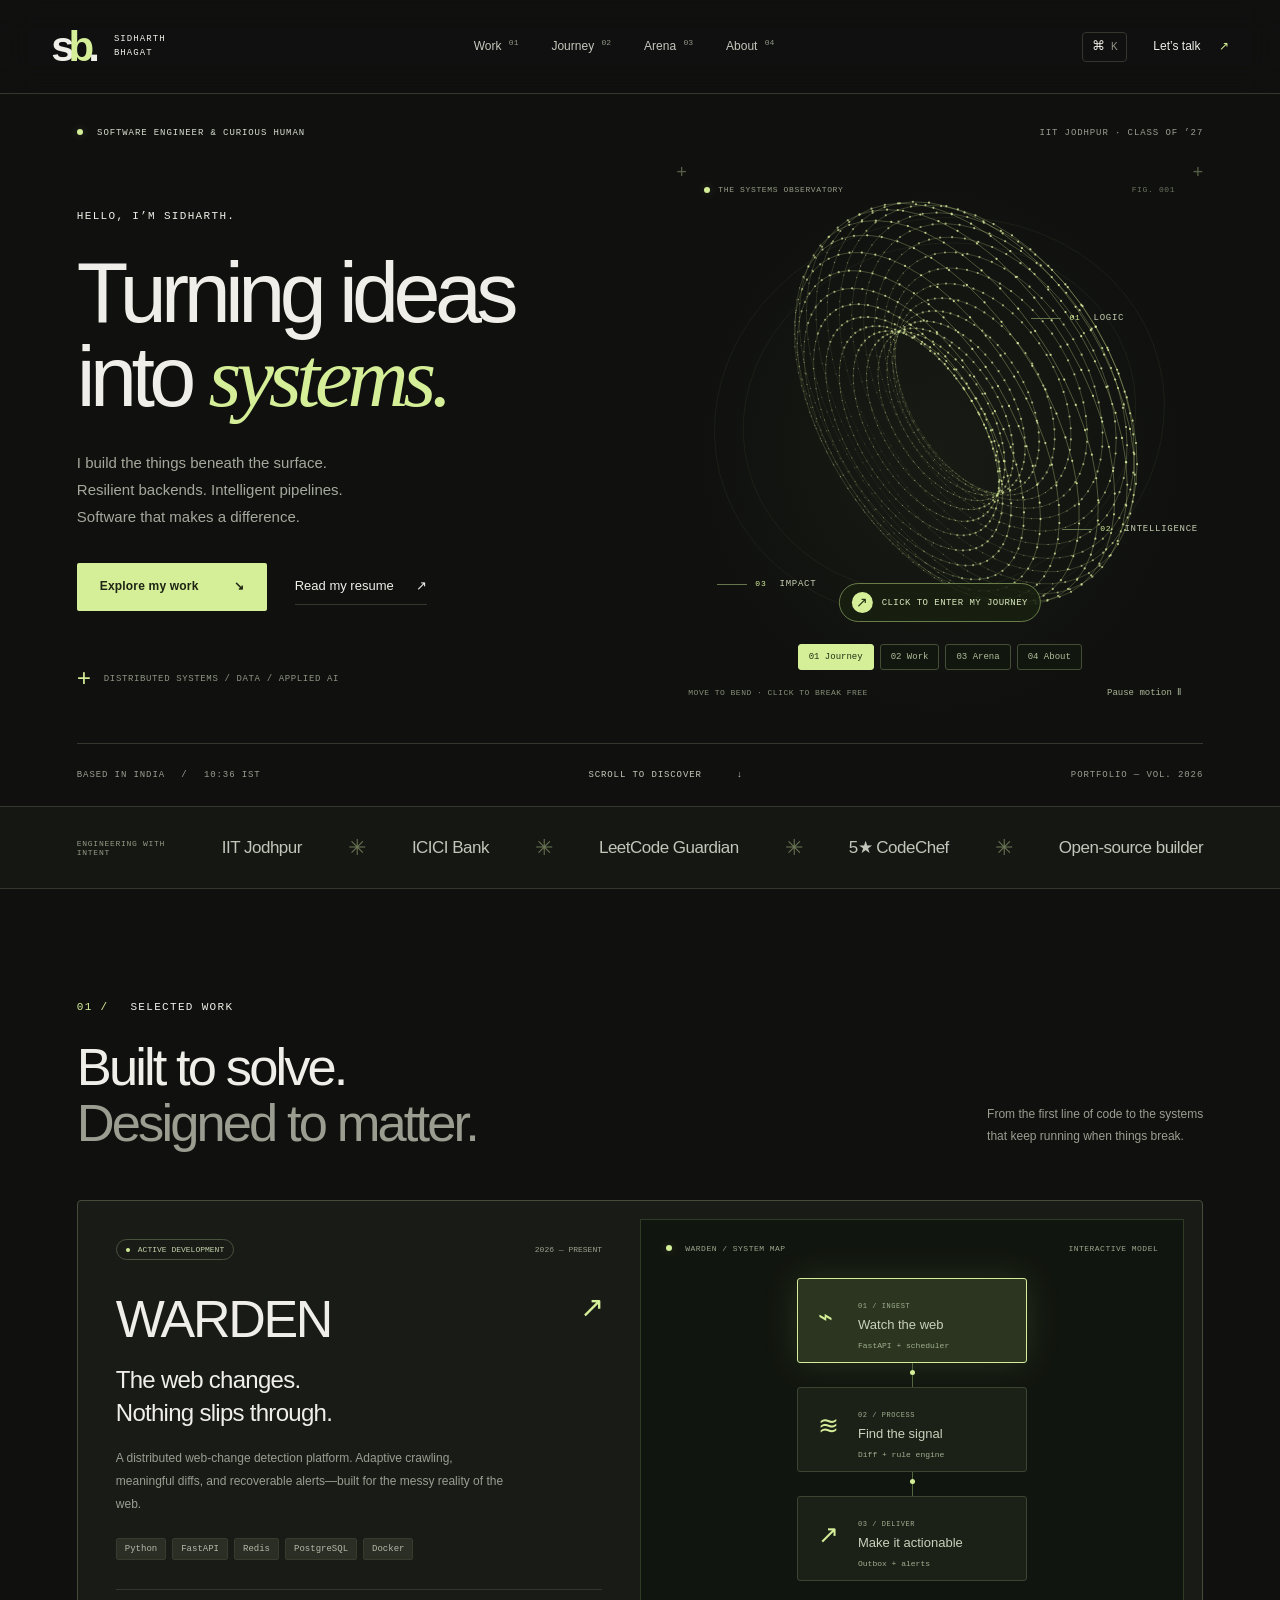
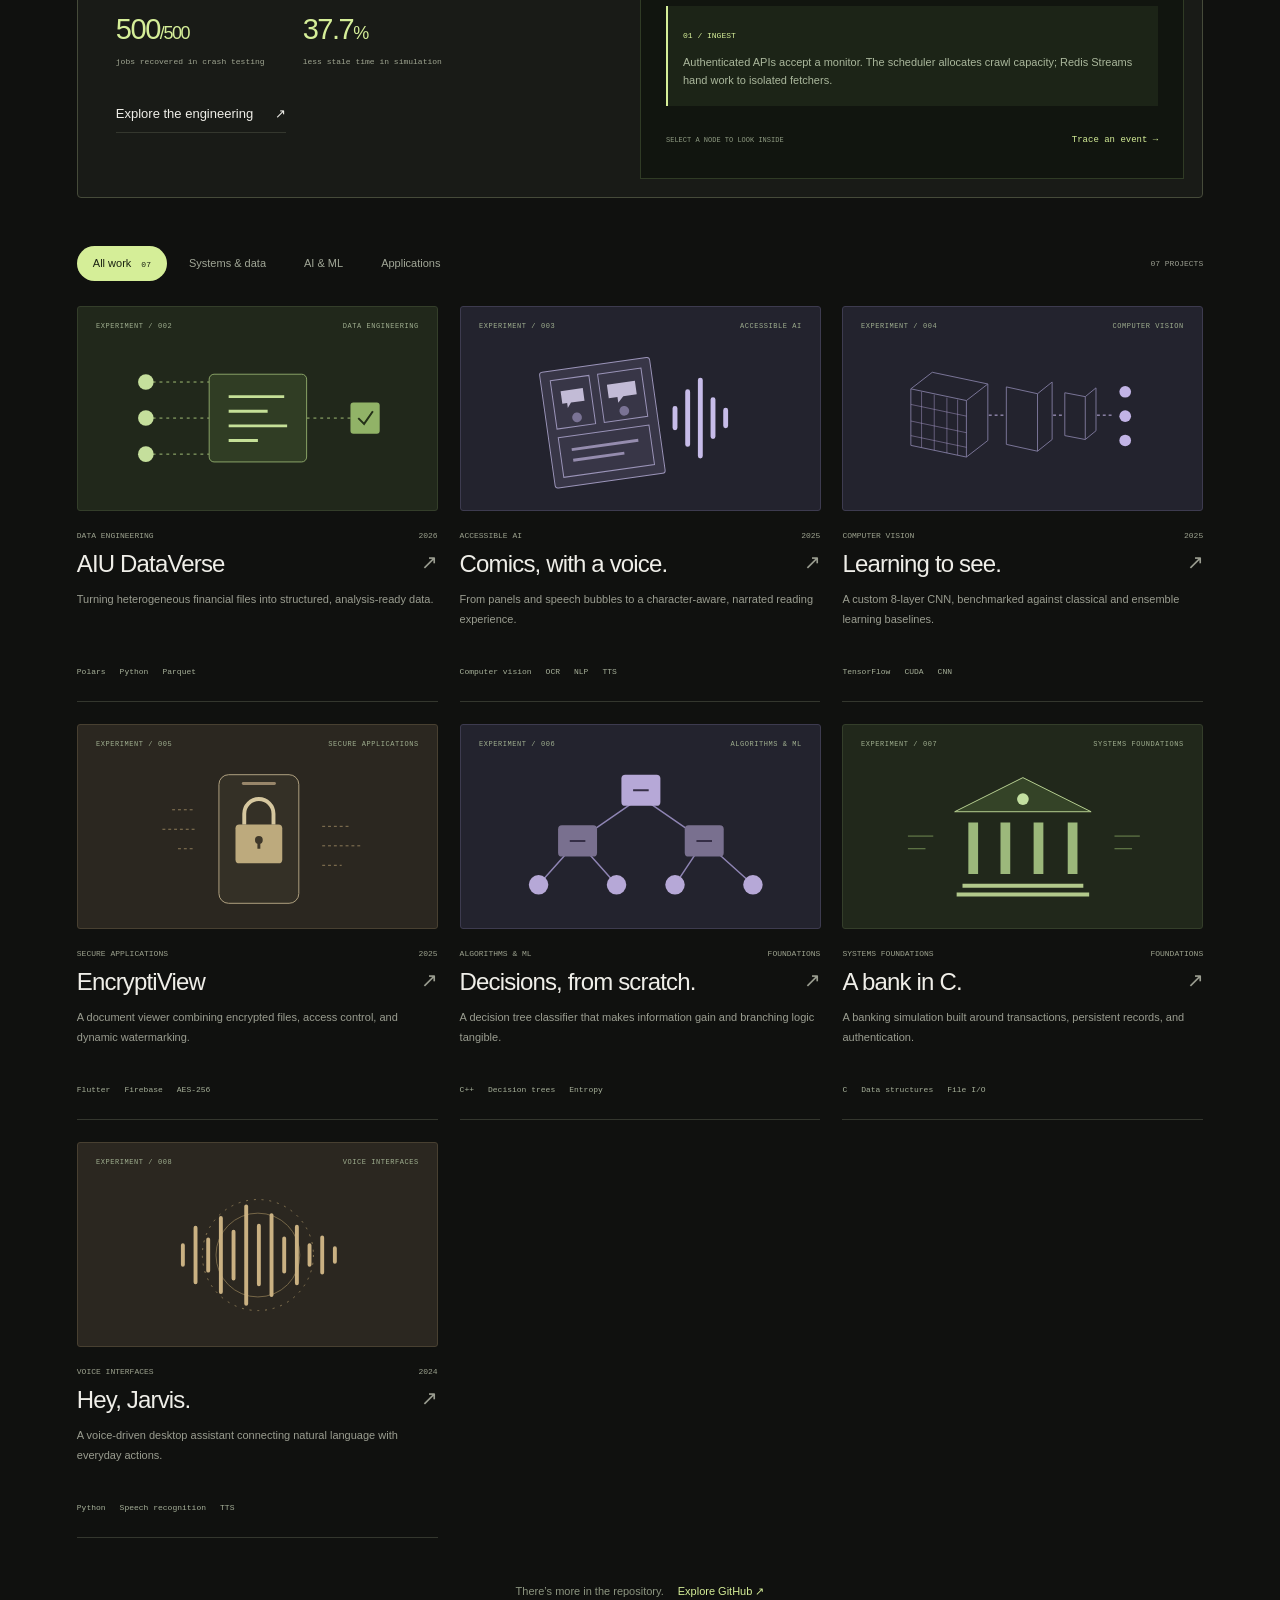
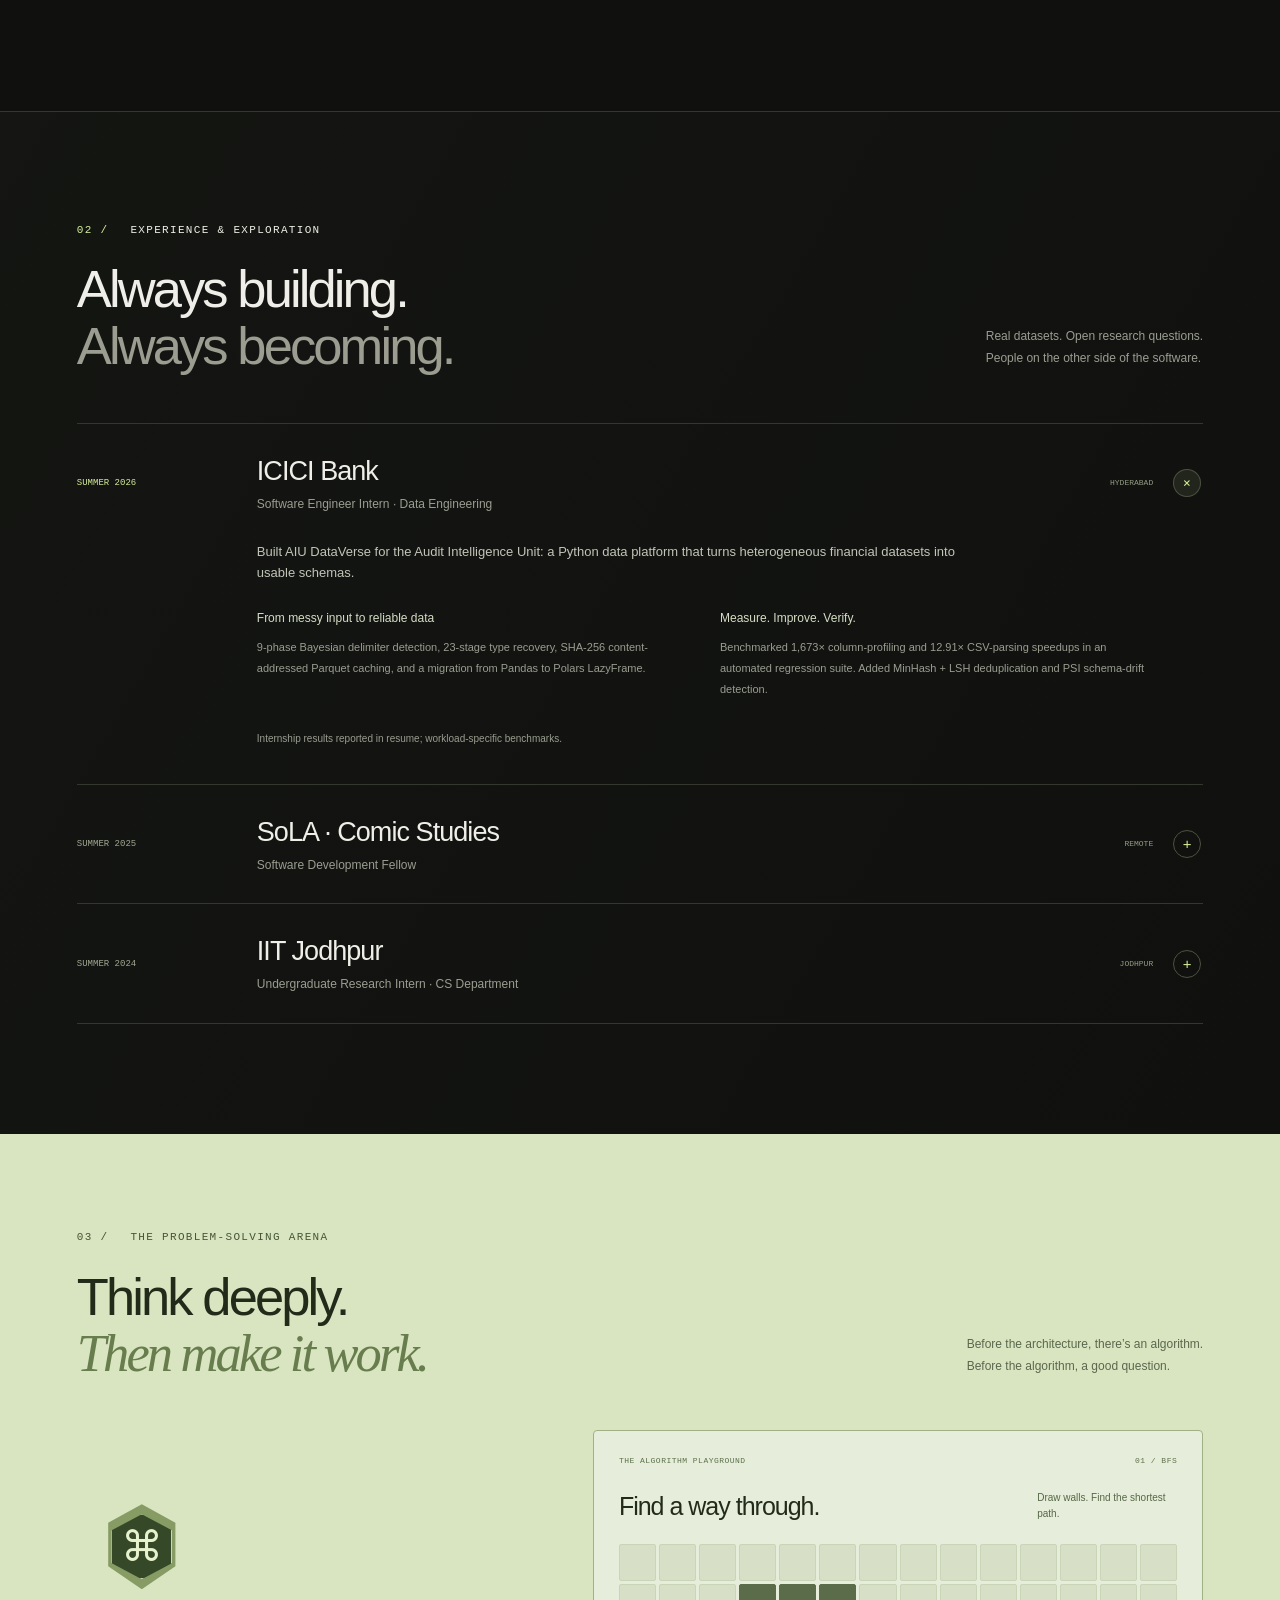
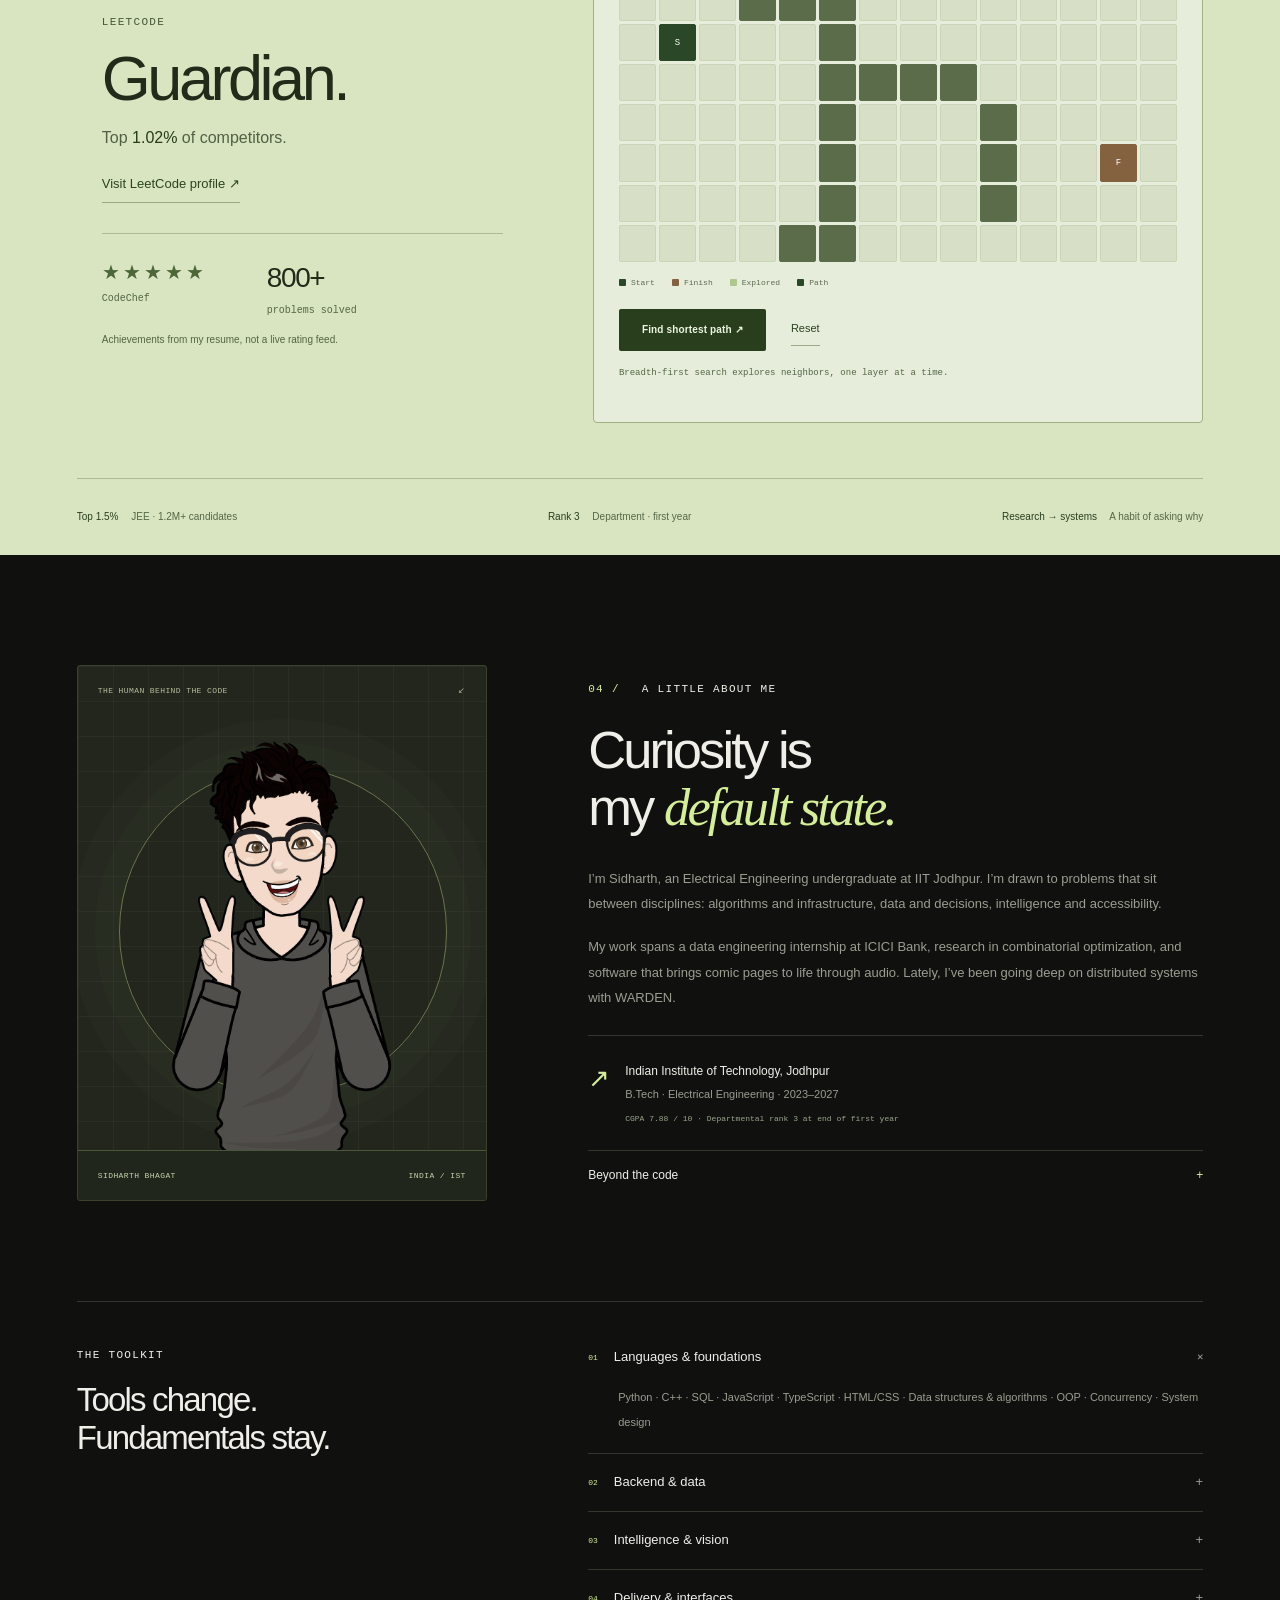
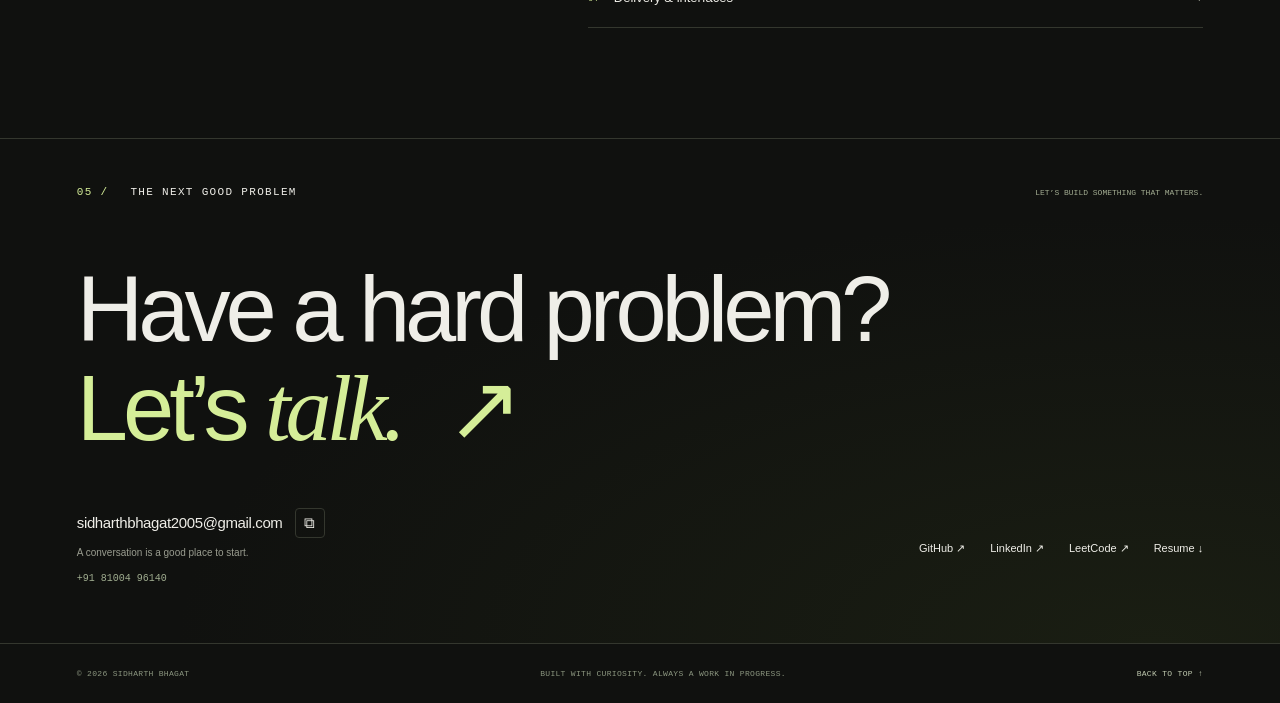
==== commit ce75067a: "Add spring-driven sculpture and cinematic particle navigation" ====
--- a/index.html
+++ b/index.html
@@ -24,6 +24,7 @@
     <link rel="icon" href="assets/favicon.svg" type="image/svg+xml" />
     <link rel="stylesheet" href="styles.css" />
     <script src="script.js" defer></script>
+    <script src="observatory.js" defer></script>
     <title>Sidharth Bhagat — Ideas into systems.</title>
   </head>
   <body>
@@ -102,17 +103,39 @@
               <span class="status-dot"></span> THE SYSTEMS OBSERVATORY
               <span class="scene-no">FIG. 001</span>
             </div>
-            <canvas
-              id="system-canvas"
-              aria-label="A rotating wireframe torus representing connected systems"
-            ></canvas>
+            <canvas id="system-canvas" aria-hidden="true"></canvas>
+            <button
+              class="sculpture-trigger"
+              id="launch-journey"
+              aria-label="Burst the sculpture and explore my journey"
+            >
+              <span class="orbital-invitation"
+                ><span class="launch-glyph">↗</span
+                ><span id="launch-label">CLICK TO ENTER MY JOURNEY</span></span
+              >
+            </button>
             <div class="orbit-callout callout-a"><span>01</span> LOGIC</div>
             <div class="orbit-callout callout-b">
               <span>02</span> INTELLIGENCE
             </div>
             <div class="orbit-callout callout-c"><span>03</span> IMPACT</div>
+            <div
+              class="orbital-destinations"
+              role="group"
+              aria-label="Choose sculpture destination"
+            >
+              <button data-destination="journey" aria-pressed="true">
+                01 Journey</button
+              ><button data-destination="work" aria-pressed="false">
+                02 Work</button
+              ><button data-destination="arena" aria-pressed="false">
+                03 Arena</button
+              ><button data-destination="about" aria-pressed="false">
+                04 About
+              </button>
+            </div>
             <div class="scene-bottom">
-              <span>MOVE TO EXPLORE</span
+              <span id="orbit-hint">MOVE TO BEND · CLICK TO BREAK FREE</span
               ><button id="motion-toggle" aria-pressed="false">
                 Pause motion Ⅱ
               </button>
@@ -625,6 +648,15 @@
         </div>
       </section>
     </main>
+    <div id="flight-overlay" aria-hidden="true" hidden>
+      <canvas id="flight-canvas"></canvas>
+      <div class="flight-caption">
+        <span id="flight-phase">RELEASING THE SIGNAL</span
+        ><strong id="flight-destination">THE JOURNEY</strong
+        ><small>ESC TO SKIP</small>
+      </div>
+    </div>
+    <p id="flight-status" class="sr-only" role="status"></p>
     <footer class="section-shell">
       <span>© <span id="year">2026</span> SIDHARTH BHAGAT</span
       ><span>BUILT WITH CURIOSITY. ALWAYS A WORK IN PROGRESS.</span
--- a/styles.css
+++ b/styles.css
@@ -2258,3 +2258,360 @@
     flex-wrap: wrap;
   }
 }
+/* Interaction layer: the sculpture is a real keyboard-operable navigation control. */
+.orbital-scene {
+  isolation: isolate;
+  height: 555px;
+}
+.sculpture-trigger {
+  position: absolute;
+  inset: 42px 0 96px;
+  z-index: 2;
+  width: 100%;
+  border-radius: 50%;
+  cursor: crosshair;
+}
+.sculpture-trigger:focus-visible {
+  outline-offset: -20px;
+}
+.orbital-invitation {
+  position: absolute;
+  left: 50%;
+  bottom: 0;
+  transform: translateX(-50%);
+  display: flex;
+  align-items: center;
+  gap: 9px;
+  white-space: nowrap;
+  font: 9px var(--mono);
+  letter-spacing: 0.05em;
+  color: #d9e9bd;
+  background: #182011dc;
+  padding: 8px 12px;
+  border: 1px solid #687d49;
+  border-radius: 22px;
+  transition:
+    background 0.25s,
+    box-shadow 0.25s;
+}
+.launch-glyph {
+  display: inline-flex;
+  align-items: center;
+  justify-content: center;
+  height: 21px;
+  width: 21px;
+  background: var(--accent);
+  color: #202d14;
+  border-radius: 50%;
+  font-size: 14px;
+  transition: transform 0.3s;
+}
+.is-engaged .orbital-invitation,
+.sculpture-trigger:focus-visible .orbital-invitation {
+  background: #2e3e1c;
+  box-shadow: 0 0 30px #b8df6030;
+}
+.is-engaged .launch-glyph {
+  transform: rotate(45deg);
+}
+.orbital-destinations {
+  position: absolute;
+  bottom: 48px;
+  left: 0;
+  right: 0;
+  display: flex;
+  justify-content: center;
+  gap: 6px;
+  z-index: 3;
+}
+.orbital-destinations button {
+  font: 9px var(--mono);
+  padding: 7px 10px;
+  border: 1px solid #434e35;
+  border-radius: 3px;
+  color: #aebc9a;
+  background: #11170e;
+  transition:
+    background 0.2s,
+    color 0.2s;
+}
+.orbital-destinations button[aria-pressed="true"] {
+  background: #d5ee98;
+  color: #243317;
+  border-color: #d5ee98;
+}
+.orbital-destinations button:hover {
+  border-color: var(--accent);
+}
+.scene-bottom {
+  z-index: 3;
+  left: 12px;
+  right: 12px;
+}
+.scene-bottom > span {
+  font-size: 8px;
+}
+.scene-label,
+.orbit-callout {
+  z-index: 1;
+  pointer-events: none;
+}
+.is-launching #system-canvas,
+.is-launching .orbital-invitation {
+  opacity: 0;
+}
+#flight-overlay {
+  position: fixed;
+  inset: 0;
+  z-index: 100;
+  pointer-events: none;
+}
+#flight-overlay[hidden] {
+  display: none;
+}
+#flight-canvas {
+  width: 100%;
+  height: 100%;
+  display: block;
+}
+.flight-caption {
+  position: absolute;
+  left: 50%;
+  top: 47%;
+  transform: translate(-50%, -50%);
+  text-align: center;
+  color: var(--accent);
+  opacity: var(--caption-opacity, 1);
+  text-shadow: 0 2px 25px #000;
+}
+.flight-caption > span,
+.flight-caption small {
+  display: block;
+  font: 10px var(--mono);
+  letter-spacing: 0.2em;
+}
+.flight-caption strong {
+  display: block;
+  font-size: clamp(28px, 5vw, 62px);
+  font-weight: 400;
+  letter-spacing: -0.05em;
+  margin: 15px 0 25px;
+  white-space: nowrap;
+}
+.flight-caption small {
+  font-size: 8px;
+  color: #bcc9a8;
+}
+.signal-arrival h2 {
+  animation: signal-arrival 1.5s ease-out;
+}
+@keyframes signal-arrival {
+  from {
+    text-shadow: 0 0 35px #c9ed8c88;
+  }
+  to {
+    text-shadow: 0 0 0 transparent;
+  }
+}
+.project-art {
+  width: 100%;
+  padding: 0;
+  text-align: left;
+  transform: perspective(800px) rotateX(var(--tilt-x, 0deg))
+    rotateY(var(--tilt-y, 0deg));
+  transform-style: preserve-3d;
+  transition:
+    border-color 0.25s,
+    box-shadow 0.25s;
+}
+.project-art:after,
+.pipeline-node:after {
+  content: "";
+  position: absolute;
+  inset: 0;
+  pointer-events: none;
+  opacity: 0;
+  background: radial-gradient(
+    circle at var(--light-x, 50%) var(--light-y, 50%),
+    #d8f1aa22,
+    transparent 65%
+  );
+  transition: opacity 0.25s;
+  border-radius: inherit;
+}
+.is-reactive:after {
+  opacity: 1;
+}
+.project-art.is-reactive {
+  box-shadow: 0 14px 32px #0005;
+}
+.art-open {
+  position: absolute;
+  bottom: 12px;
+  right: 12px;
+  font: 8px var(--mono);
+  border: 1px solid #8c9e68;
+  color: #e0edc9;
+  padding: 5px 8px;
+  background: #151b11d9;
+  opacity: 0;
+  transform: translateY(5px);
+  transition:
+    opacity 0.2s,
+    transform 0.2s;
+}
+.project-art:hover .art-open,
+.project-art:focus-visible .art-open {
+  opacity: 1;
+  transform: translateY(0);
+}
+.pipeline-node {
+  transform: perspective(650px) rotateX(var(--tilt-x, 0deg))
+    rotateY(var(--tilt-y, 0deg));
+  transition:
+    border-color 0.25s,
+    background 0.25s,
+    box-shadow 0.25s;
+}
+.node-pulse {
+  animation: node-pulse 0.55s ease-out;
+}
+@keyframes node-pulse {
+  from {
+    box-shadow: 0 0 0 0 #d5ee9877;
+  }
+  to {
+    box-shadow: 0 0 0 18px #d5ee9800;
+  }
+}
+.is-tracing .pipeline-node.active + .pipe-connector i {
+  animation: packet-travel 0.65s linear infinite;
+  box-shadow: 0 0 9px #d5ee98;
+}
+@keyframes packet-travel {
+  from {
+    transform: translateY(-7px);
+    opacity: 0.25;
+  }
+  30% {
+    opacity: 1;
+  }
+  to {
+    transform: translateY(13px);
+    opacity: 0.3;
+  }
+}
+body[data-motion="paused"]
+  .is-tracing
+  .pipeline-node.active
+  + .pipe-connector
+  i {
+  animation: none;
+}
+@media (max-width: 760px) {
+  .orbital-scene {
+    height: 435px;
+  }
+  .sculpture-trigger {
+    inset: 30px 0 96px;
+  }
+  .orbital-invitation {
+    font-size: 8px;
+    padding: 6px 9px;
+  }
+  .orbital-destinations button {
+    padding: 8px 9px;
+    font-size: 8px;
+  }
+  .orbital-destinations {
+    gap: 5px;
+  }
+  .scene-bottom {
+    left: 0;
+    right: 0;
+  }
+  .scene-bottom > span {
+    font-size: 7px;
+  }
+  .art-open {
+    opacity: 1;
+    transform: none;
+    font-size: 7px;
+  }
+}
+@media (prefers-reduced-motion: reduce) {
+  .project-art,
+  .pipeline-node {
+    transform: none !important;
+  }
+  .signal-arrival h2,
+  .node-pulse,
+  .is-tracing .pipeline-node.active + .pipe-connector i {
+    animation: none;
+  }
+}
+@media print {
+  .orbital-destinations,
+  #flight-overlay {
+    display: none !important;
+  }
+}
+
+/* Short, local feedback makes the algorithm's exploration legible. */
+body[data-motion="running"] .grid-cell.visited {
+  animation: cell-discover 0.25s ease-out;
+}
+body[data-motion="running"] .grid-cell.path {
+  animation: cell-route 0.4s ease-out;
+}
+@keyframes cell-discover {
+  from {
+    transform: scale(0.72);
+  }
+  to {
+    transform: scale(1);
+  }
+}
+@keyframes cell-route {
+  from {
+    box-shadow: 0 0 0 4px #34532555;
+    transform: scale(0.85);
+  }
+  to {
+    box-shadow: 0 0 0 0 transparent;
+    transform: scale(1);
+  }
+}
+.timeline details[open] .timeline-year {
+  color: var(--accent);
+}
+.timeline .expand-symbol {
+  transition:
+    transform 0.25s,
+    background 0.25s;
+}
+.timeline details[open] .expand-symbol {
+  background: #d5ee9815;
+}
+dialog[open] {
+  animation: dialog-arrive 0.22s cubic-bezier(0.2, 0.8, 0.2, 1);
+}
+@keyframes dialog-arrive {
+  from {
+    opacity: 0;
+    transform: translateY(12px) scale(0.985);
+  }
+  to {
+    opacity: 1;
+    transform: none;
+  }
+}
+body[data-motion="paused"] dialog[open] {
+  animation: none;
+}
+@media (max-width: 760px) {
+  .orbital-scene .callout-c {
+    top: 64%;
+    left: 12%;
+  }
+}
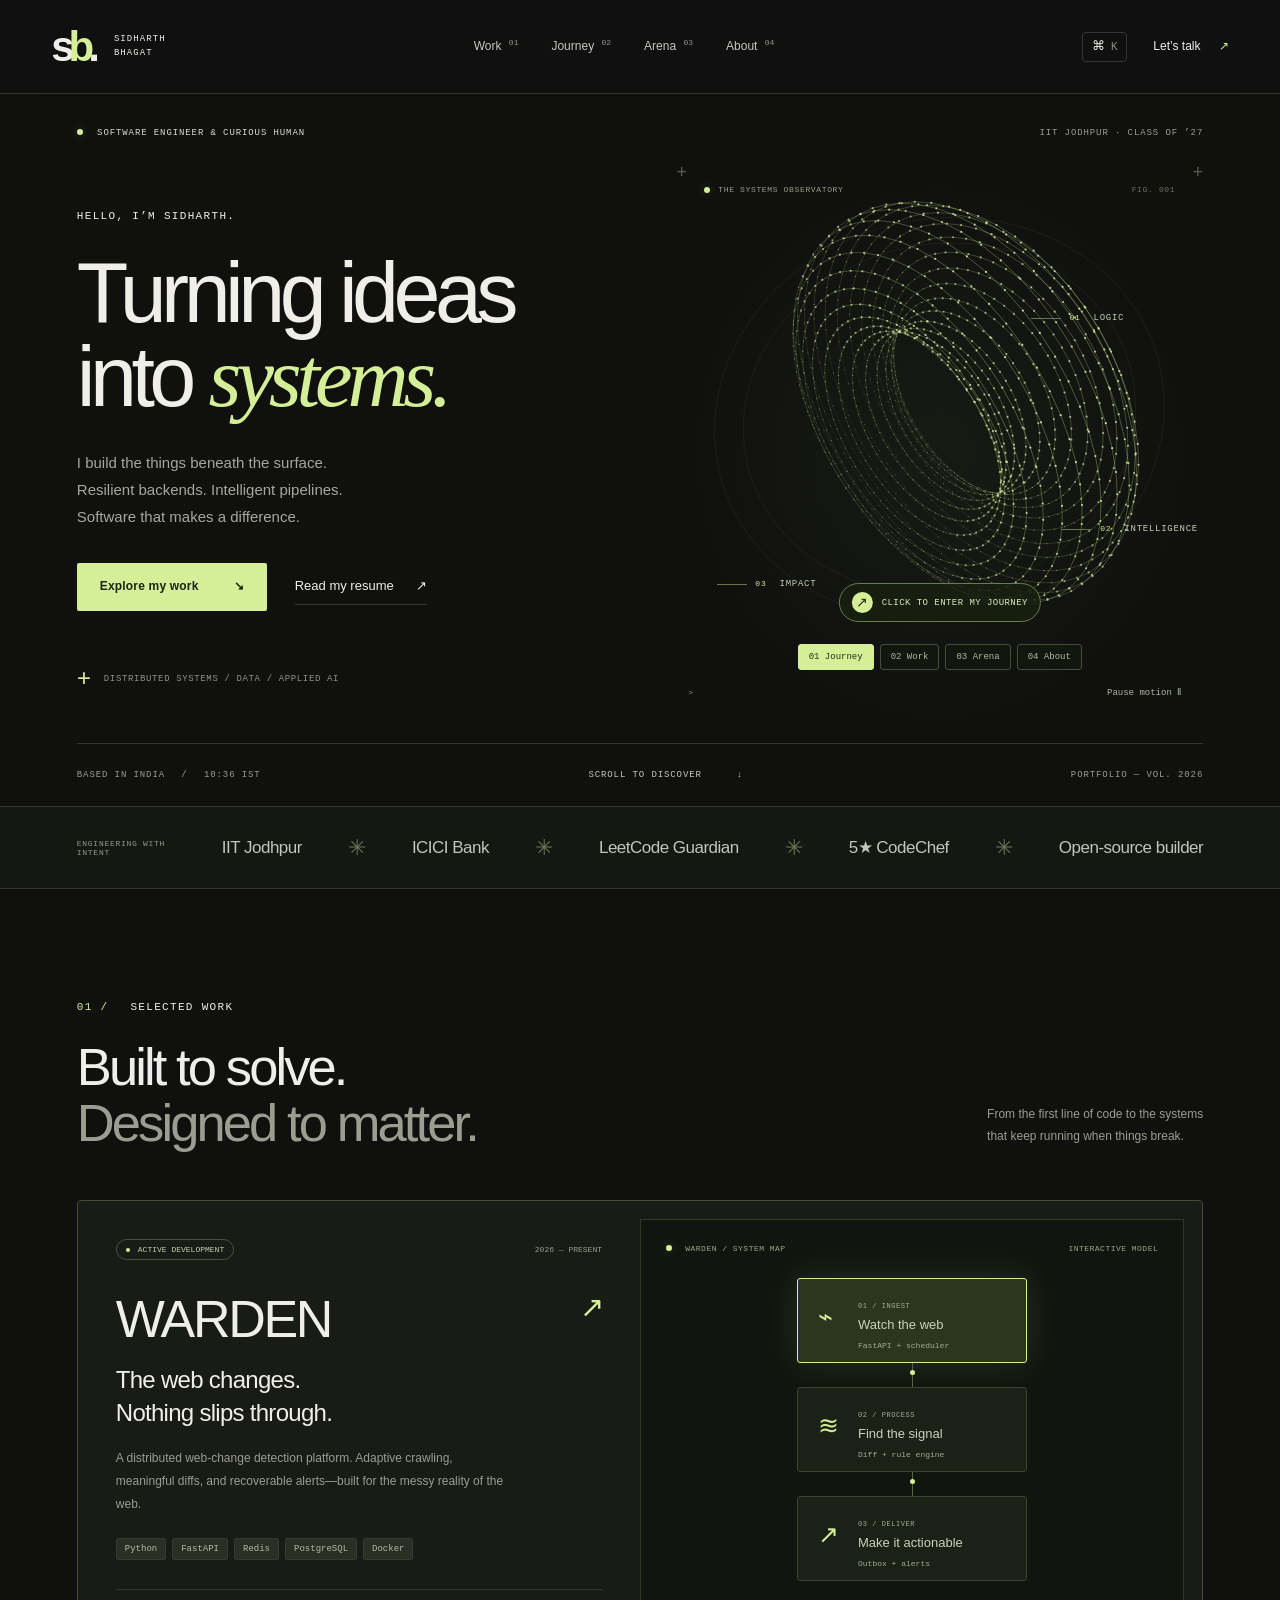
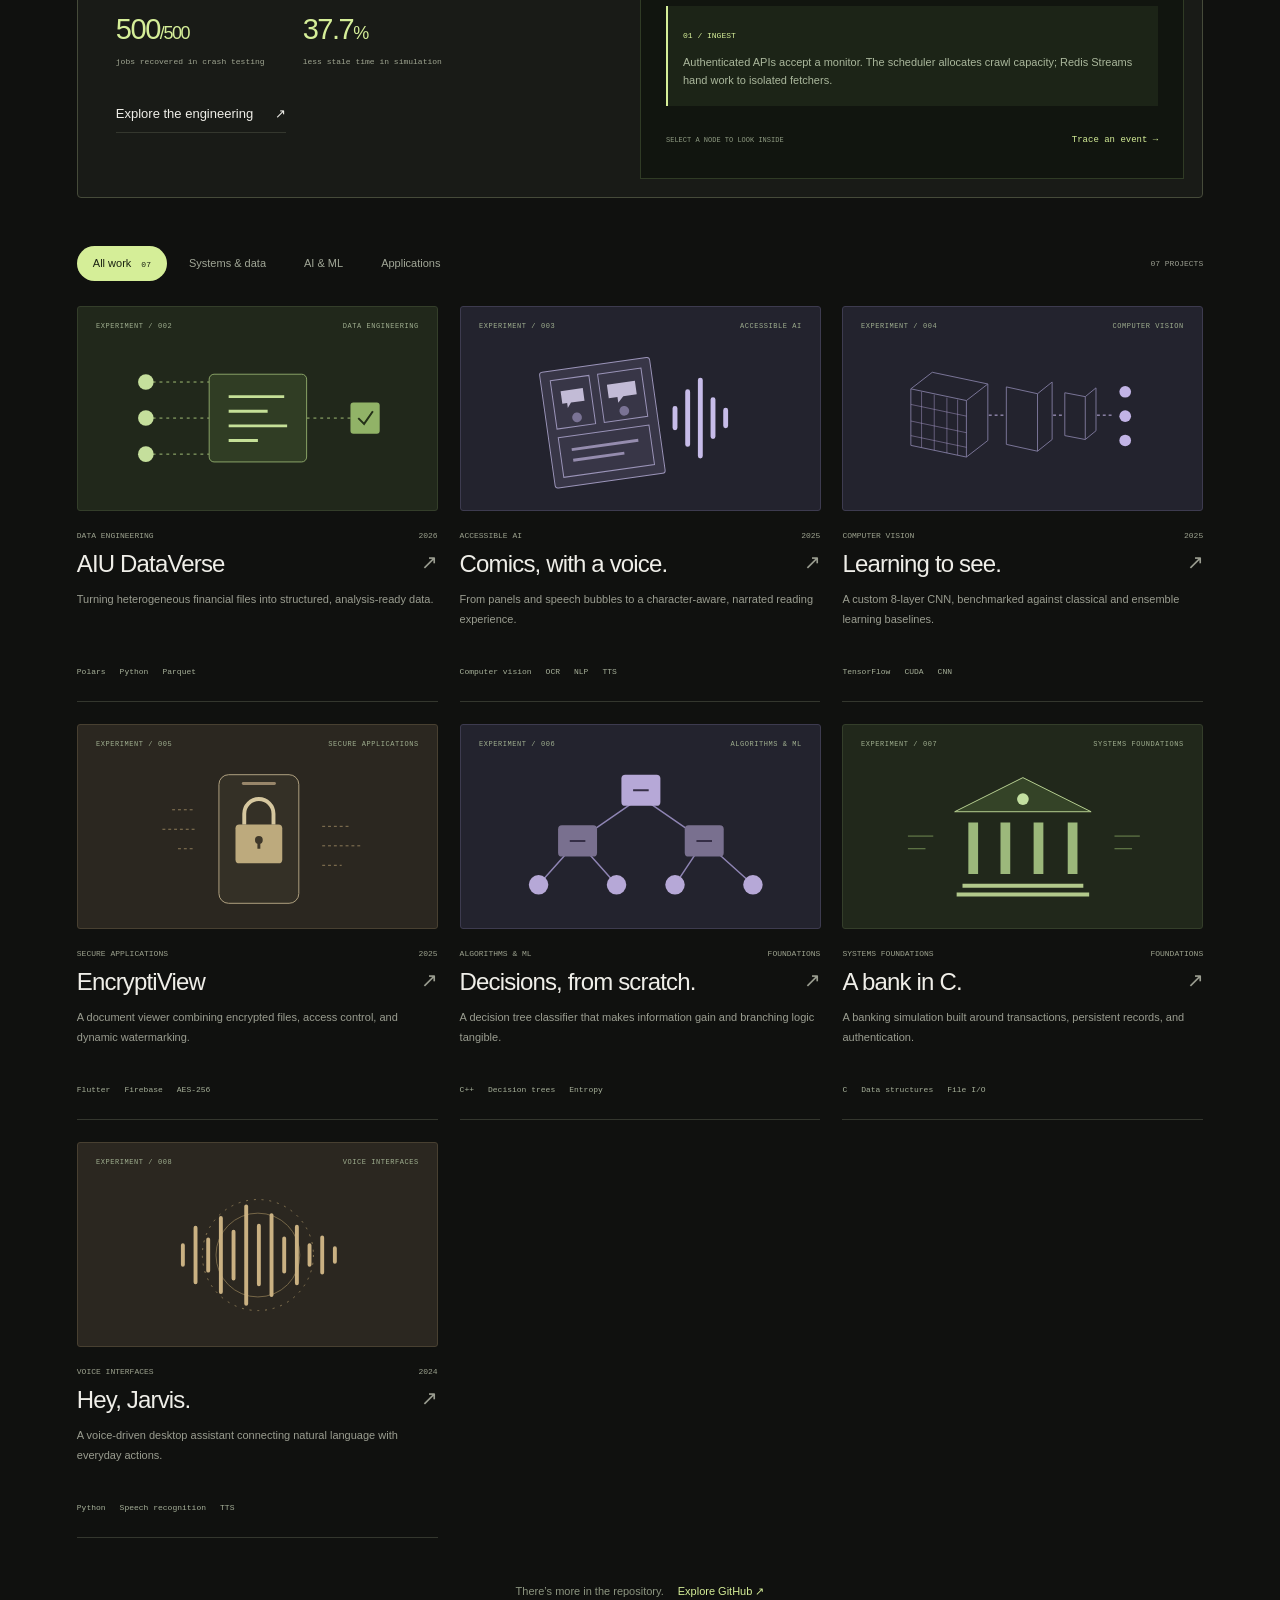
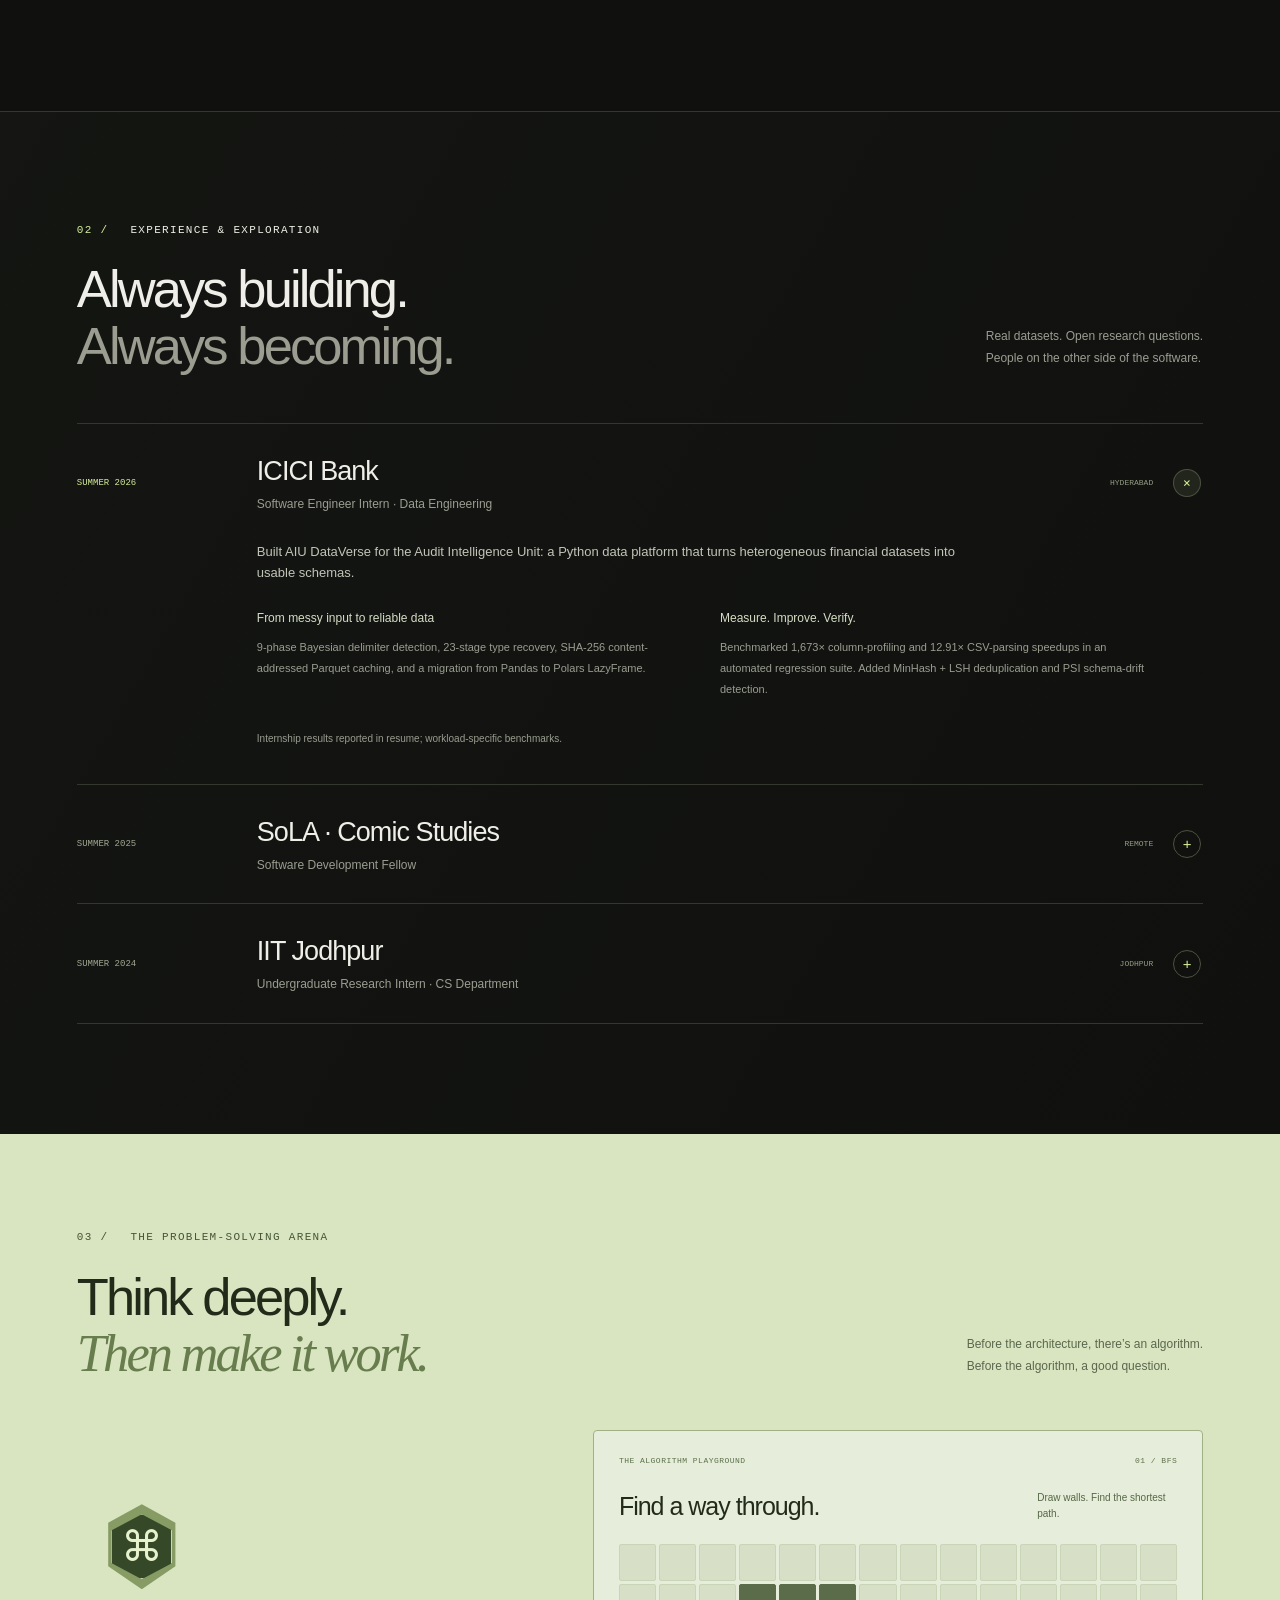
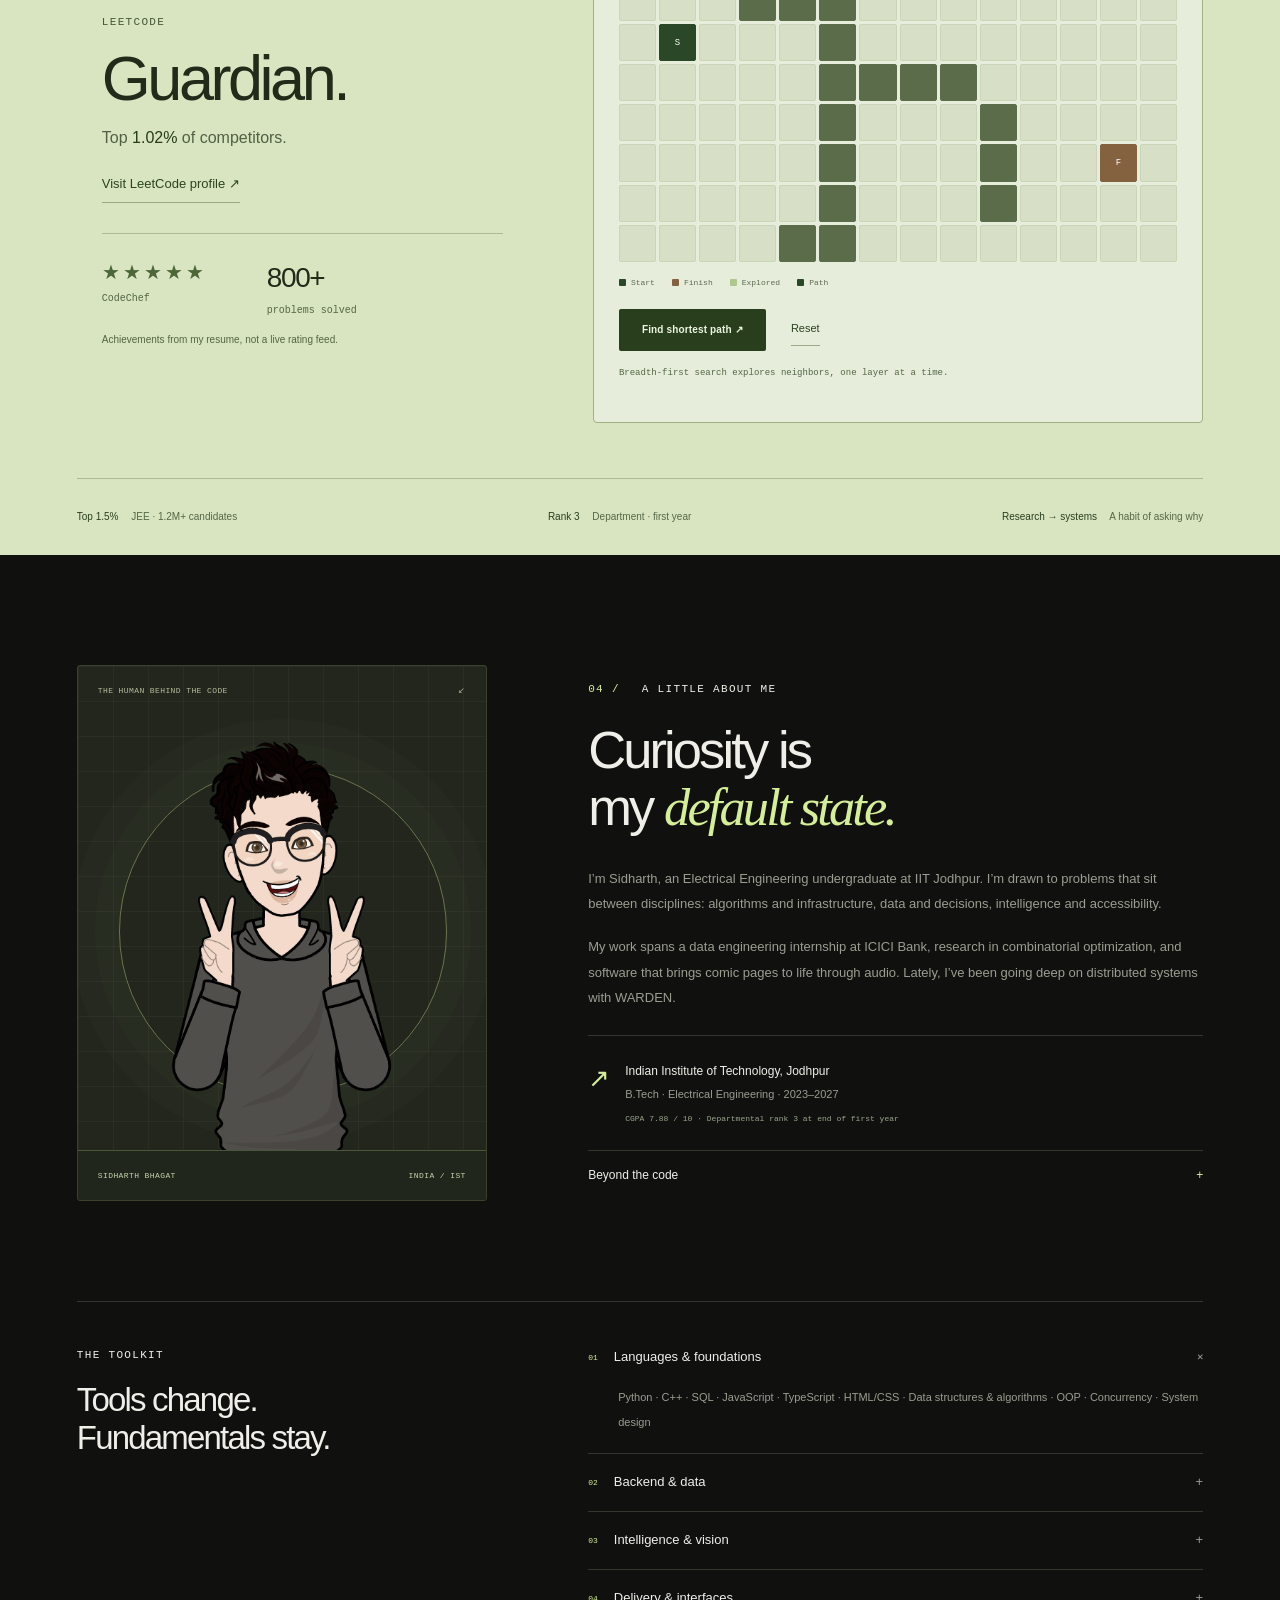
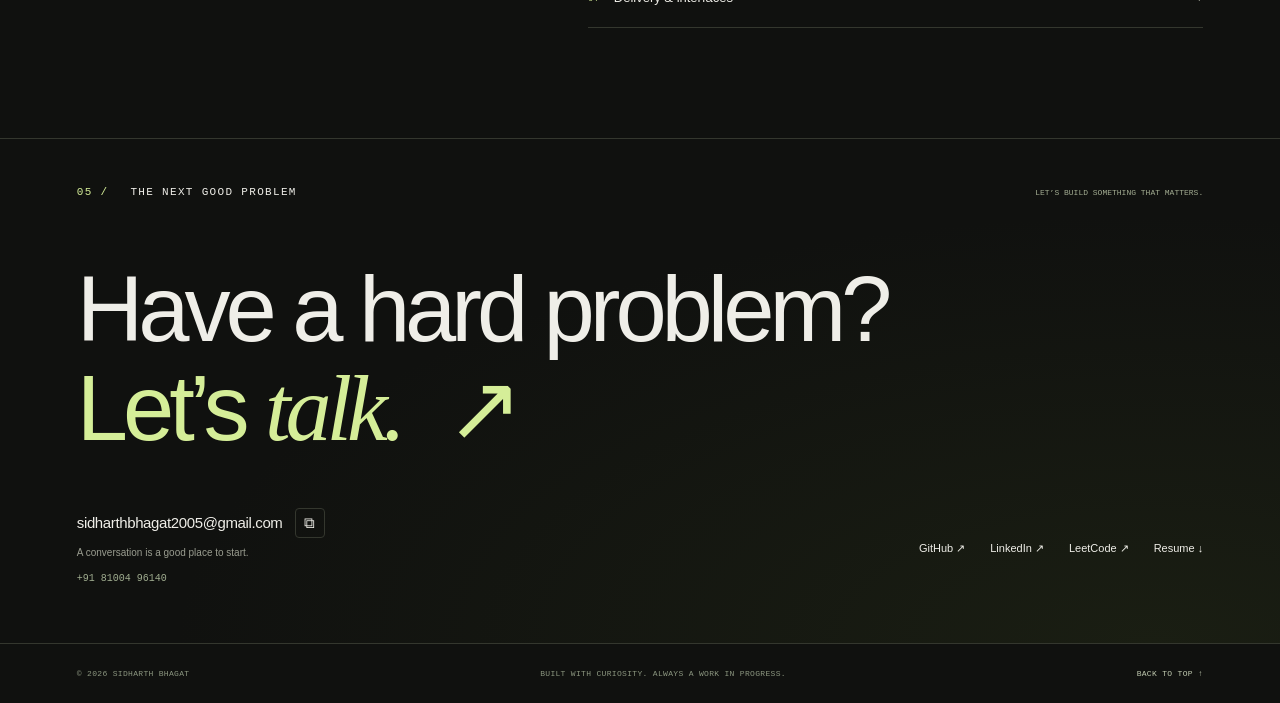
==== commit e248da31: "Spent a frustrating wednessday afternoon in re-designing my portfolio" ====
--- a/index.html
+++ b/index.html
@@ -135,7 +135,7 @@
               </button>
             </div>
             <div class="scene-bottom">
-              <span id="orbit-hint">MOVE TO BEND · CLICK TO BREAK FREE</span
+              
               ><button id="motion-toggle" aria-pressed="false">
                 Pause motion Ⅱ
               </button>
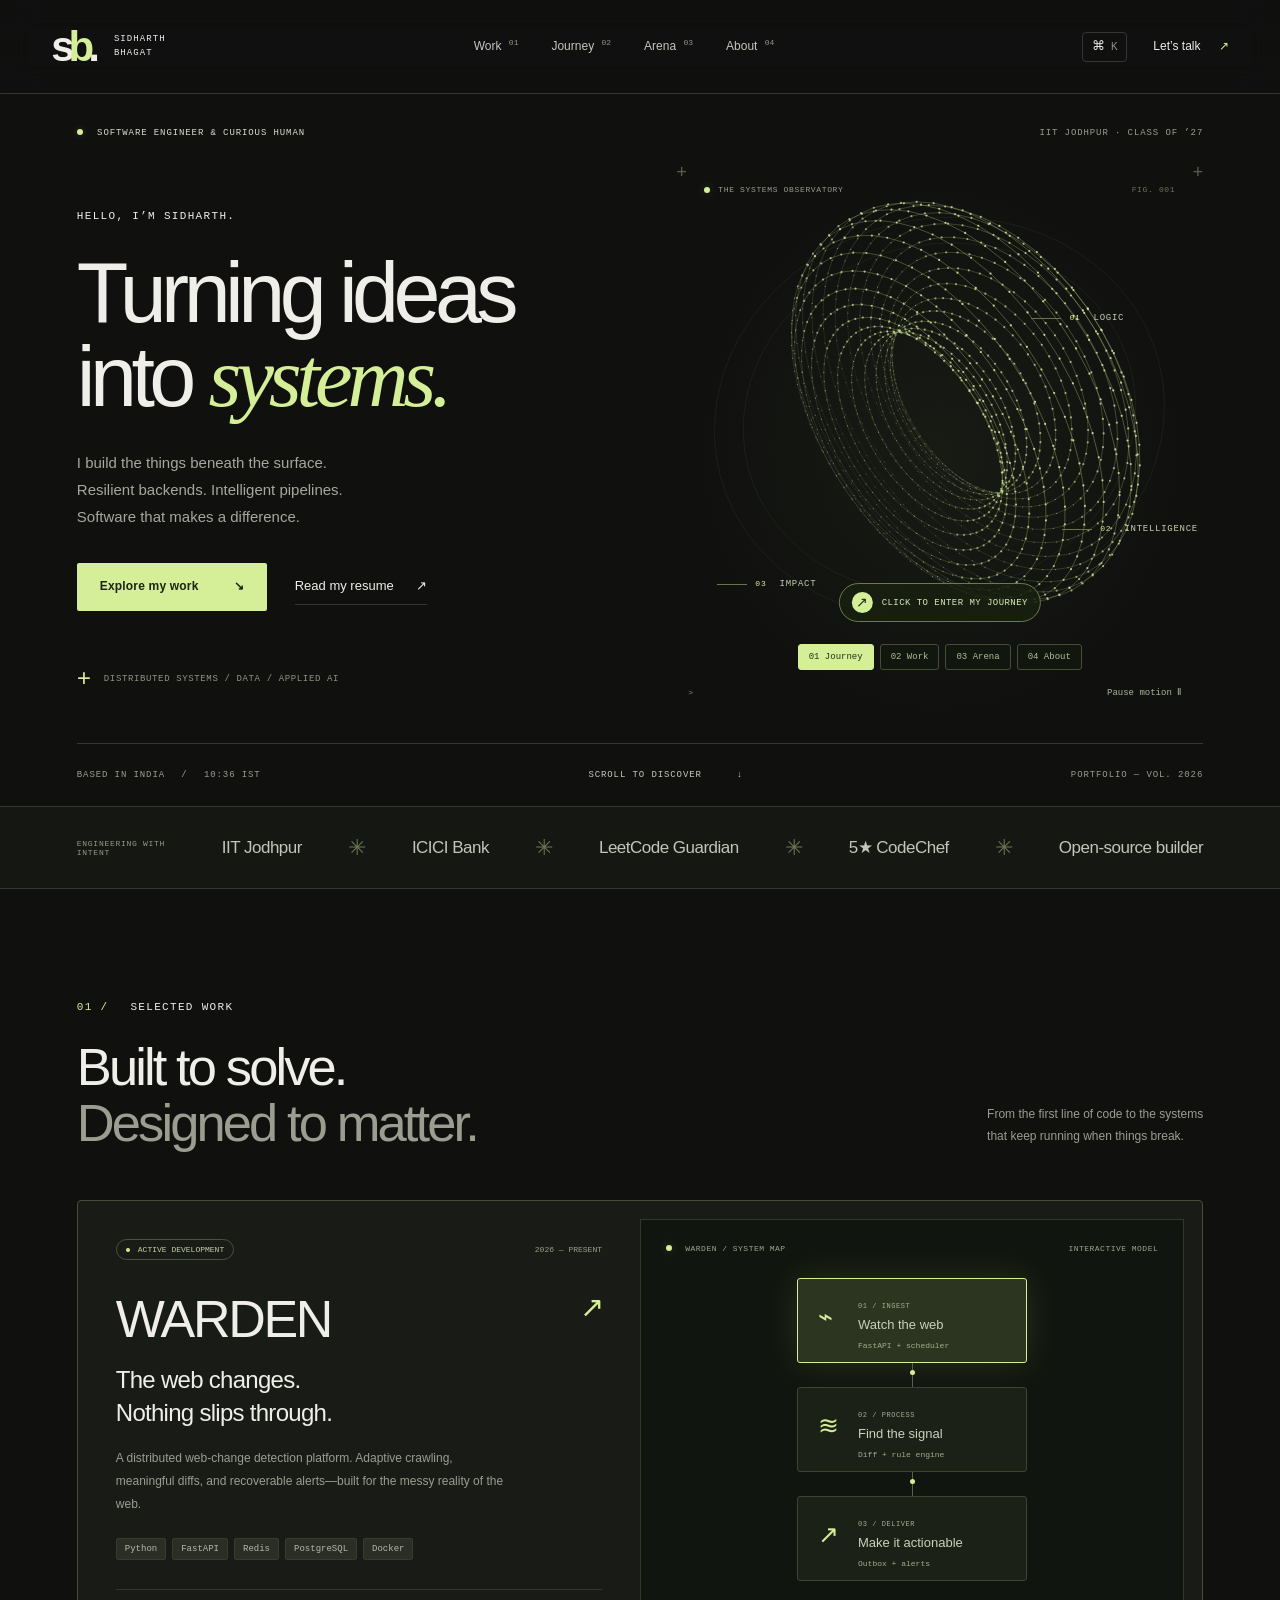
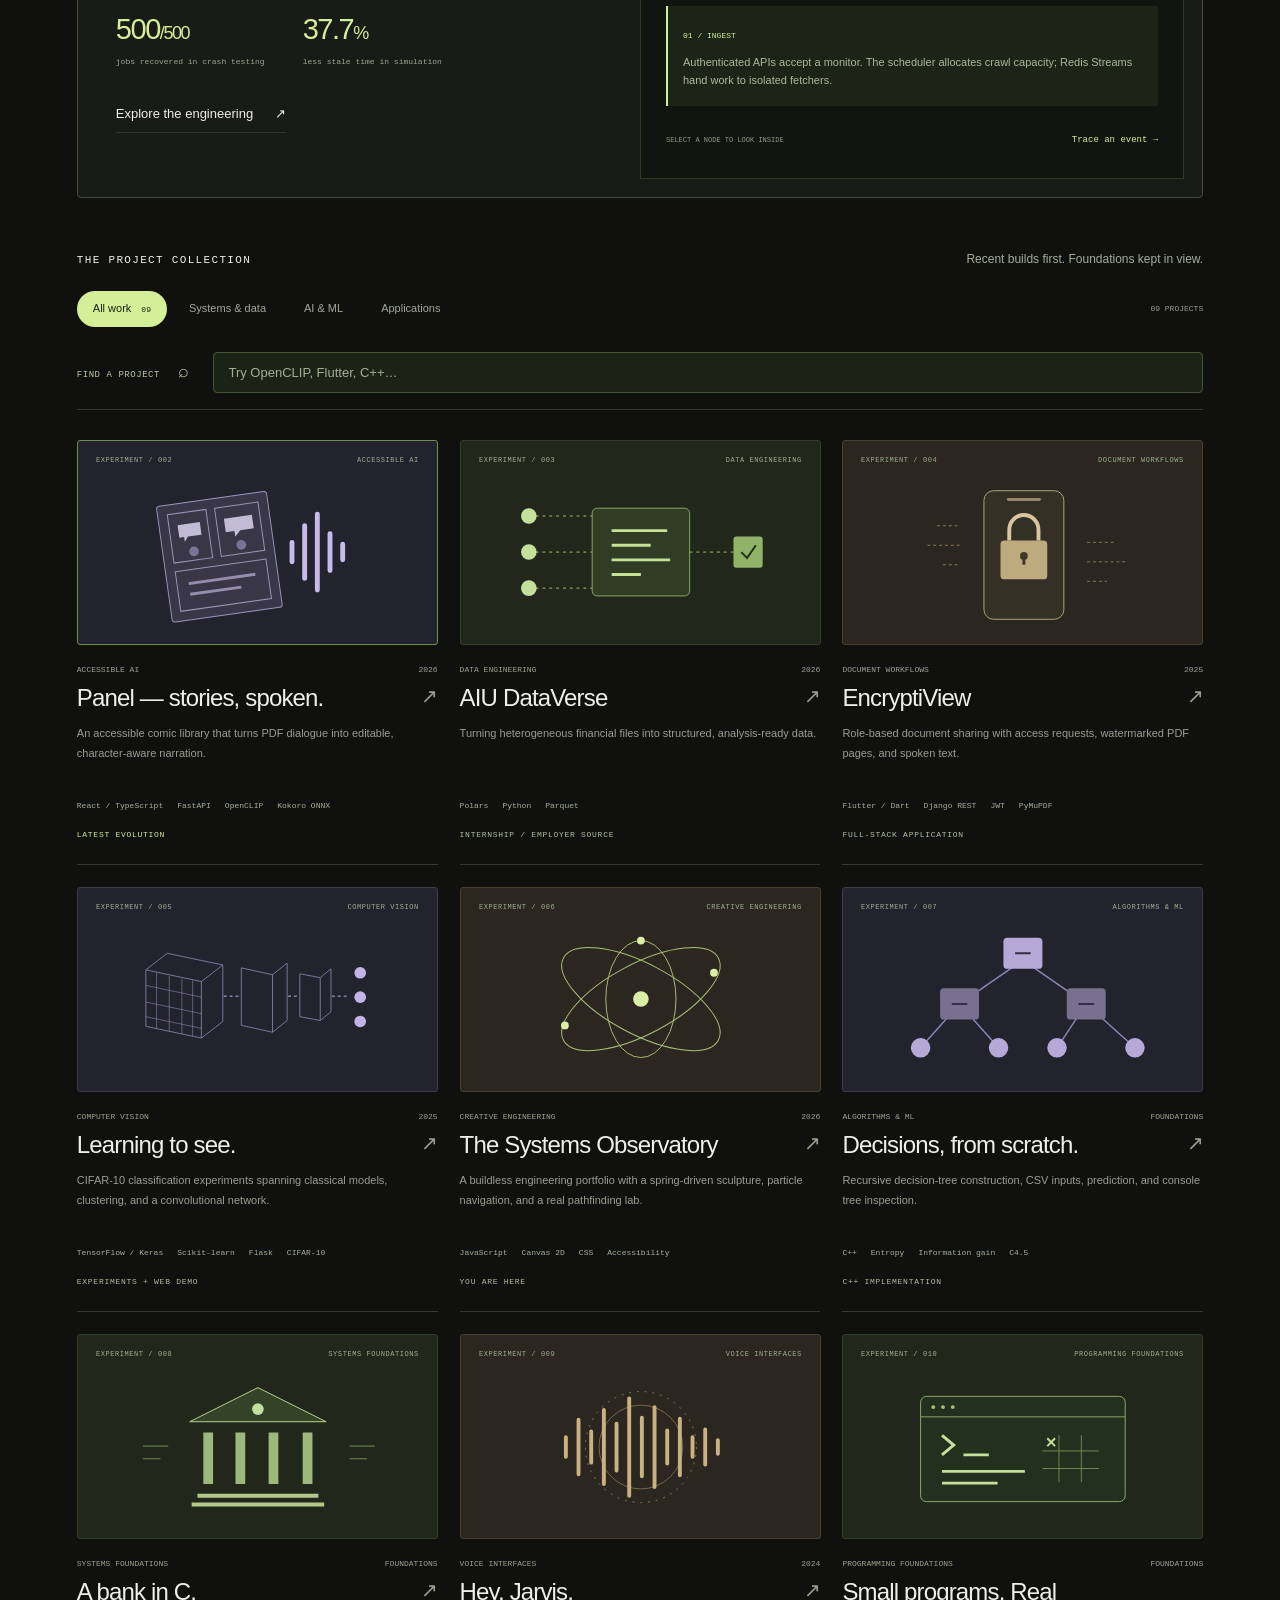
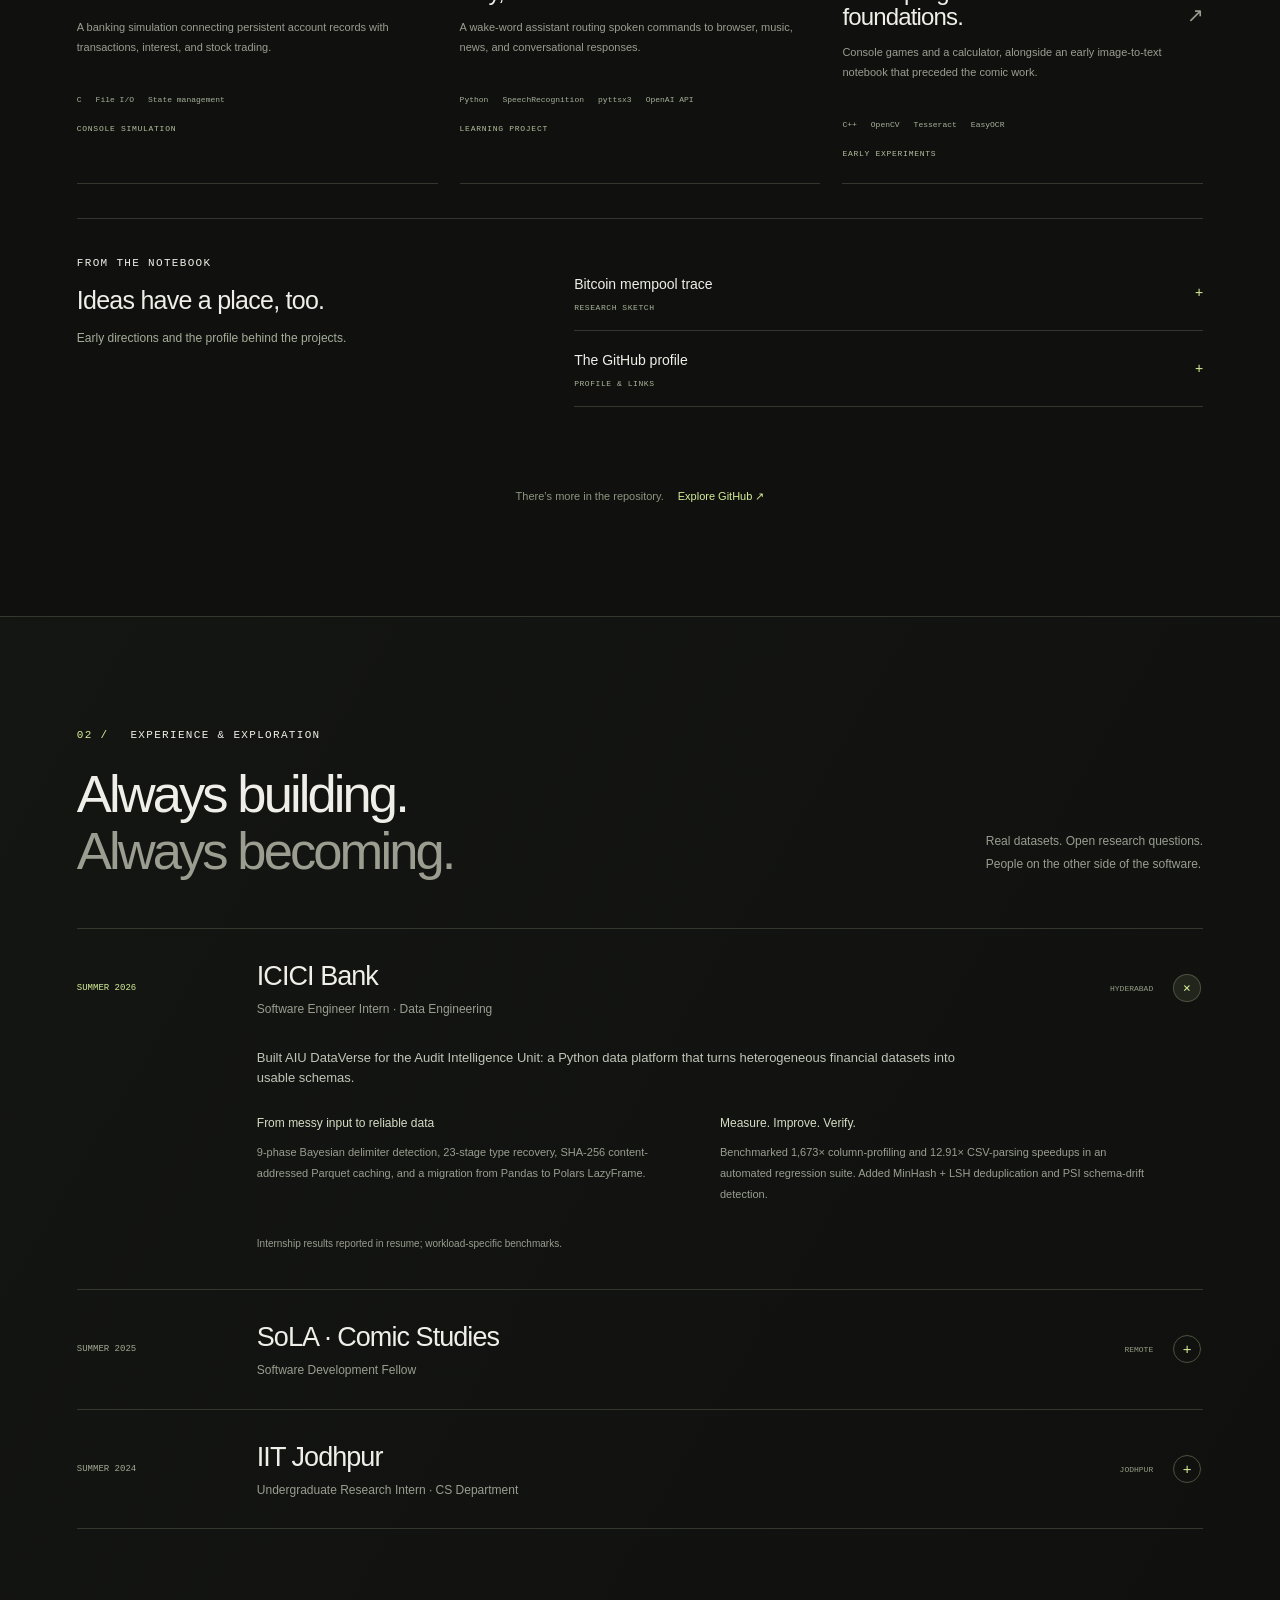
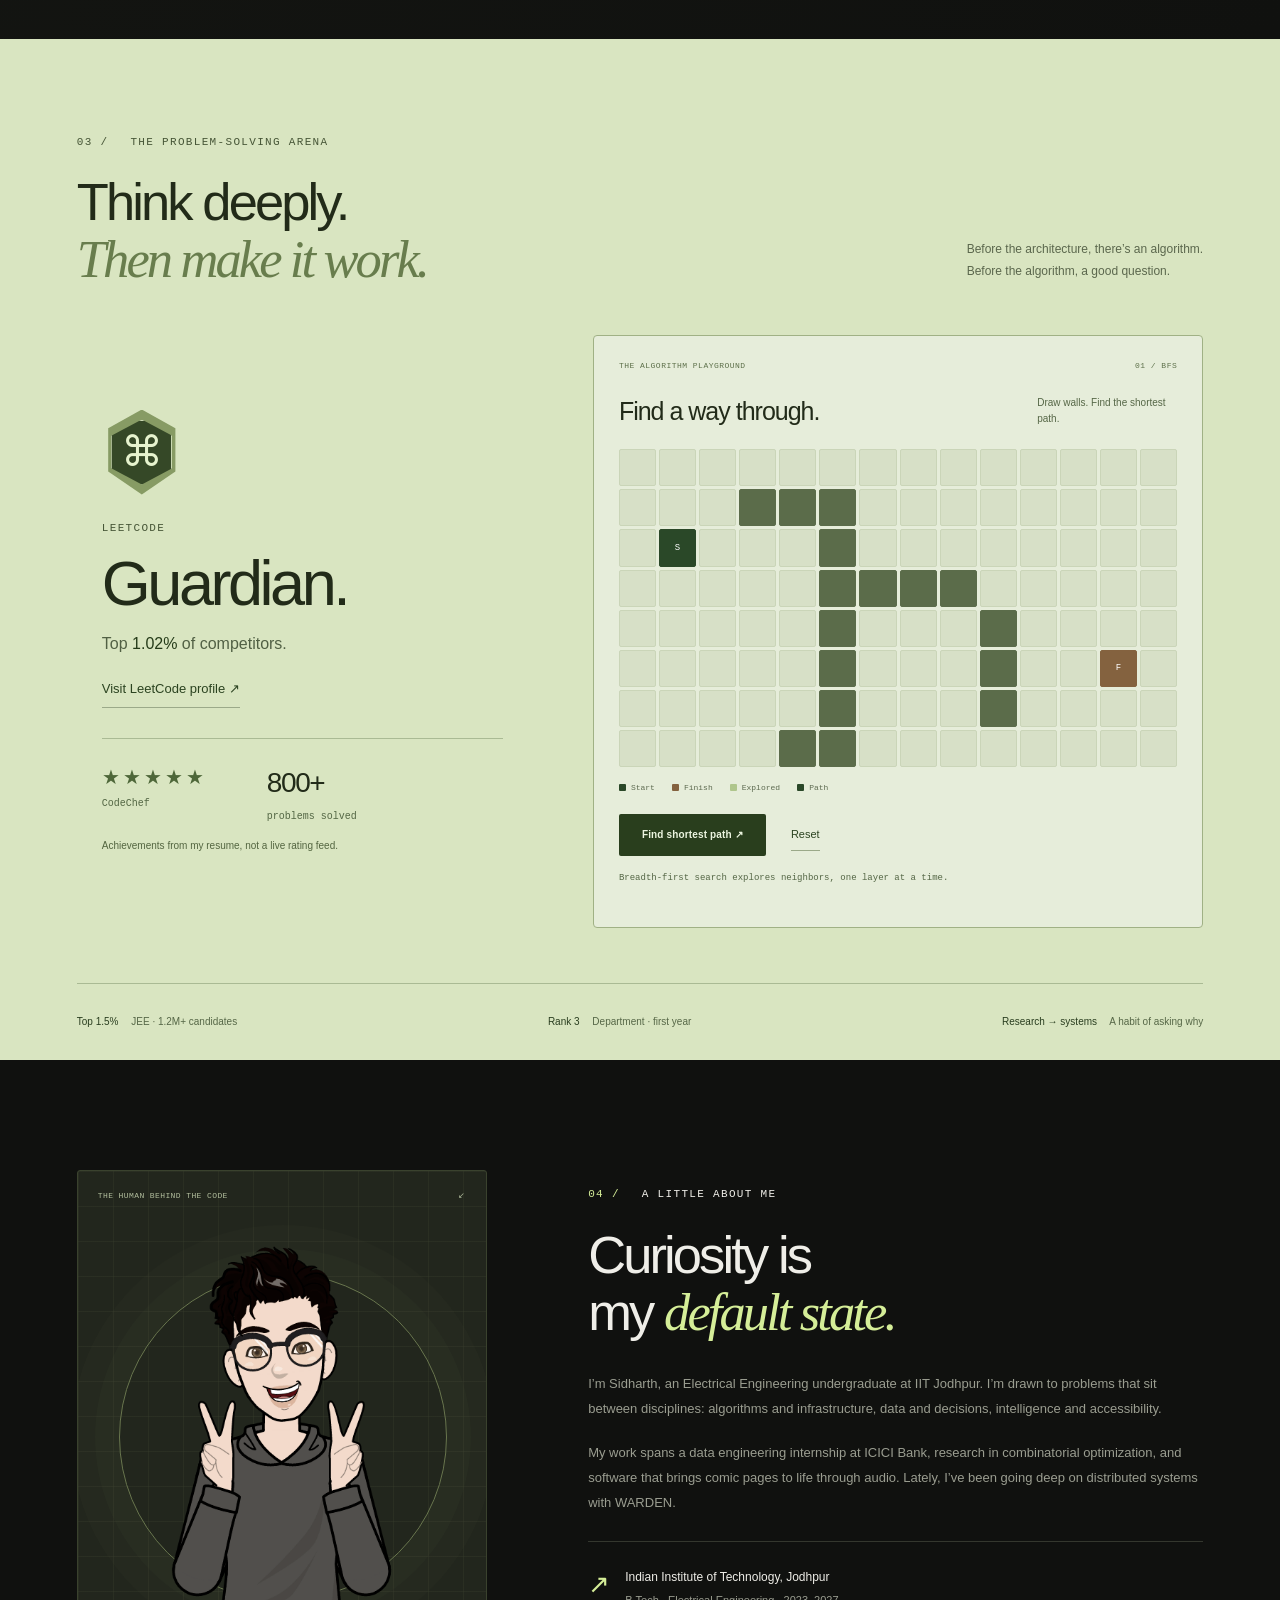
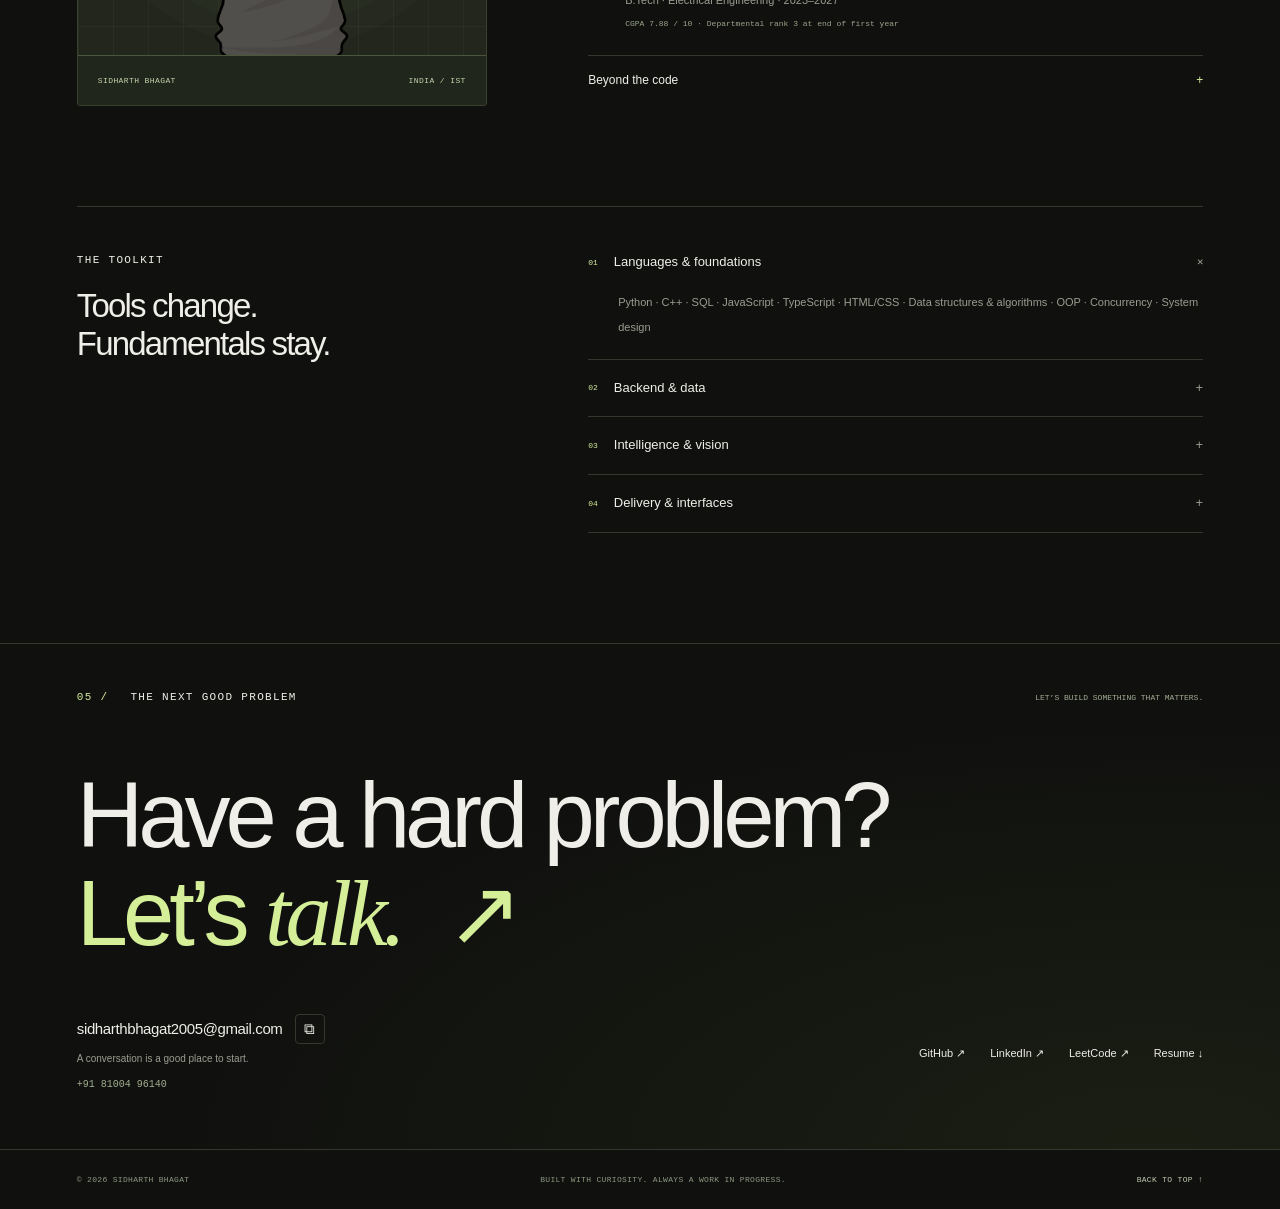
==== commit 62e33b52: "Refresh project collection from file-level repository audit" ====
--- a/index.html
+++ b/index.html
@@ -249,10 +249,14 @@
             </div>
           </div>
         </article>
+        <div class="collection-heading">
+          <p class="eyebrow">THE PROJECT COLLECTION</p>
+          <p>Recent builds first. Foundations kept in view.</p>
+        </div>
         <div class="project-toolbar">
           <div class="filter-group" role="group" aria-label="Filter projects">
             <button class="filter active" data-filter="all" aria-pressed="true">
-              All work <span>07</span></button
+              All work <span>09</span></button
             ><button class="filter" data-filter="systems" aria-pressed="false">
               Systems & data</button
             ><button class="filter" data-filter="ai" aria-pressed="false">
@@ -261,18 +265,45 @@
               Applications
             </button>
           </div>
-          <span id="project-count" aria-live="polite">07 PROJECTS</span>
-        </div>
+          <span id="project-count" aria-live="polite">09 PROJECTS</span>
+        </div>
+        <label class="project-search" for="project-search">
+          <span>FIND A PROJECT <span aria-hidden="true">⌕</span></span>
+          <input id="project-search" type="search" placeholder="Try OpenCLIP, Flutter, C++…" autocomplete="off" />
+        </label>
         <div class="project-grid" id="project-grid"></div>
+        <div class="project-empty" id="project-empty" hidden>
+          <p>No projects match this combination.</p>
+          <button id="clear-project-search" class="text-link">Reset the collection ↗</button>
+        </div>
         <noscript
           ><p>
             Explore projects on
             <a href="https://github.com/Sidharth8100">GitHub</a>, including
             ComicStudiesLabApp, Object_detection_PRML, EncryptiView,
-            Decision_Tree_Classifier, IC-MAJOR-PROJECT, and Jarvis. The
+            Decision_Tree_Classifier, IC-MAJOR-PROJECT, Jarvis, CodSoft, and this portfolio. The
             downloadable resume contains full project details.
           </p></noscript
         >
+        <div class="repository-notebook">
+          <div class="notebook-intro">
+            <p class="eyebrow">FROM THE NOTEBOOK</p>
+            <h3>Ideas have a place, too.</h3>
+            <p>Early directions and the profile behind the projects.</p>
+          </div>
+          <div class="notebook-entries">
+            <details>
+              <summary><span>Bitcoin mempool trace <small>RESEARCH SKETCH</small></span><b>+</b></summary>
+              <p>An idea to study how transactions move from the mempool into blocks and what affects inclusion priority. The audited snapshot contains a README and empty analysis/collector files; implementation is still ahead.</p>
+              <a class="text-link" href="https://github.com/Sidharth8100/bitcoin_mempool_trace" target="_blank" rel="noopener">Open the sketch ↗</a>
+            </details>
+            <details>
+              <summary><span>The GitHub profile <small>PROFILE & LINKS</small></span><b>+</b></summary>
+              <p>The introduction and repository links that connect the work. Older profile statistics are historical snapshots; current portfolio achievements use the supplied resume.</p>
+              <a class="text-link" href="https://github.com/Sidharth8100/Sidharth8100" target="_blank" rel="noopener">Explore the profile ↗</a>
+            </details>
+          </div>
+        </div>
         <a
           class="archive-link"
           href="https://github.com/Sidharth8100?tab=repositories"
@@ -582,14 +613,14 @@
               <summary><span>03</span> Intelligence & vision <b>+</b></summary>
               <p>
                 PyTorch · TensorFlow · Keras · Scikit-learn · OpenCV · CUDA ·
-                CNNs · XGBoost · NLP · OCR
+                CNNs · XGBoost · NLP · OCR · OpenCLIP · ONNX · Speech synthesis
               </p>
             </details>
             <details>
               <summary><span>04</span> Delivery & interfaces <b>+</b></summary>
               <p>
                 Docker · Kubernetes · Git · Linux · CI/CD · Prometheus · Grafana
-                · Google Cloud APIs · React · Flutter · Firebase
+                · Google Cloud APIs · React · TypeScript · Flutter · Vite · Three.js
               </p>
             </details>
           </div>
--- a/styles.css
+++ b/styles.css
@@ -2615,3 +2615,75 @@
     left: 12%;
   }
 }
+
+/* The collection grows without changing the surrounding page rhythm. */
+.collection-heading {
+  display: flex;
+  justify-content: space-between;
+  align-items: baseline;
+  gap: 16px;
+  margin-top: 52px;
+}
+.collection-heading > p:last-child { color: #a4ad98; font-size: 12px; }
+.collection-heading + .project-toolbar { margin-top: 22px; }
+.project-search {
+  display: flex;
+  align-items: center;
+  gap: 24px;
+  border-bottom: 1px solid var(--line);
+  margin: 0 0 30px;
+  padding: 0 0 16px;
+}
+.project-search > span { font: 9px var(--mono); letter-spacing: .06em; color: #bac7a5; white-space: nowrap; }
+.project-search > span span { margin-left: 12px; font-size: 18px; }
+.project-search input {
+  flex: 1;
+  min-width: 0;
+  width: 100%;
+  color: #e0e8d4;
+  background: #1b2316;
+  border: 1px solid #465438;
+  border-radius: 4px;
+  padding: 12px 14px;
+  font: 13px var(--sans);
+}
+.project-search input::placeholder { color: #a3af94; }
+.project-state { display: block; margin-top: 20px; color: #b2bf9e; font: 8px var(--mono); letter-spacing: .09em; }
+.project-latest .project-state { color: var(--accent); }
+.project-latest .project-art { border-color: #748c50; }
+.project-empty { padding: 40px 0; color: #c6cfb8; }
+.project-empty[hidden] { display: none; }
+.project-empty button { margin-top: 16px; }
+.repository-notebook { display: grid; grid-template-columns: 1fr 1.4fr; gap: 48px; padding: 36px 0; margin-top: 34px; border-top: 1px solid var(--line); }
+.notebook-intro h3 { font-size: 25px; margin: 15px 0; letter-spacing: -.03em; }
+.notebook-intro > p:last-child { color: #a4ad98; font-size: 12px; line-height: 1.8; }
+.notebook-entries details { border-bottom: 1px solid var(--line); padding: 18px 0; }
+.notebook-entries summary { display: flex; justify-content: space-between; align-items: center; gap: 12px; cursor: pointer; list-style: none; font-size: 14px; }
+.notebook-entries summary::-webkit-details-marker { display: none; }
+.notebook-entries summary b { font-weight: 400; color: var(--accent); transition: transform .2s; }
+.notebook-entries details[open] summary b { transform: rotate(45deg); }
+.notebook-entries small { display: block; font: 8px var(--mono); letter-spacing: .07em; color: #a8b599; margin-top: 8px; }
+.notebook-entries details p { color: #b1bca3; font-size: 12px; line-height: 1.85; margin: 18px 0; }
+.notebook-entries .text-link { font-size: 12px; }
+.flow-explorer { margin: 30px 0; border: 1px solid #4b5a3a; padding: 20px; border-radius: 6px; background: #1a2115; }
+.flow-explorer h3 { margin-top: 0; }
+.flow-steps { display: flex; flex-wrap: wrap; gap: 8px; margin: 16px 0; }
+.flow-steps button { text-align: left; flex: 1 1 100px; padding: 10px; border: 1px solid #52623f; border-radius: 3px; background: #202a19; color: #d1dcbe; font-size: 11px; line-height: 1.5; }
+.flow-steps button span { display: block; font: 9px var(--mono); margin-bottom: 6px; color: #b9cc9d; }
+.flow-steps button[aria-pressed="true"] { color: #202b16; background: #d5ee98; border-color: #d5ee98; }
+.flow-steps button[aria-pressed="true"] span { color: #354c20; }
+#flow-detail { min-height: 125px; padding: 16px; border-left: 2px solid var(--accent); background: #141c10; }
+#flow-detail strong { font-size: 14px; color: #d8e6c0; }
+#flow-detail p { font-size: 12px; line-height: 1.85; margin: 10px 0 0; }
+@media (max-width: 760px) {
+  .collection-heading { display: block; }
+  .collection-heading > p:last-child { margin-top: 12px; }
+  .project-search { display: block; }
+  .project-search > span { display: block; margin-bottom: 10px; }
+  .repository-notebook { grid-template-columns: minmax(0, 1fr); gap: 12px; }
+  .flow-explorer { padding: 14px; }
+  #flow-detail { min-height: 0; }
+}
+@media print {
+  .project-search, .project-empty { display: none; }
+}
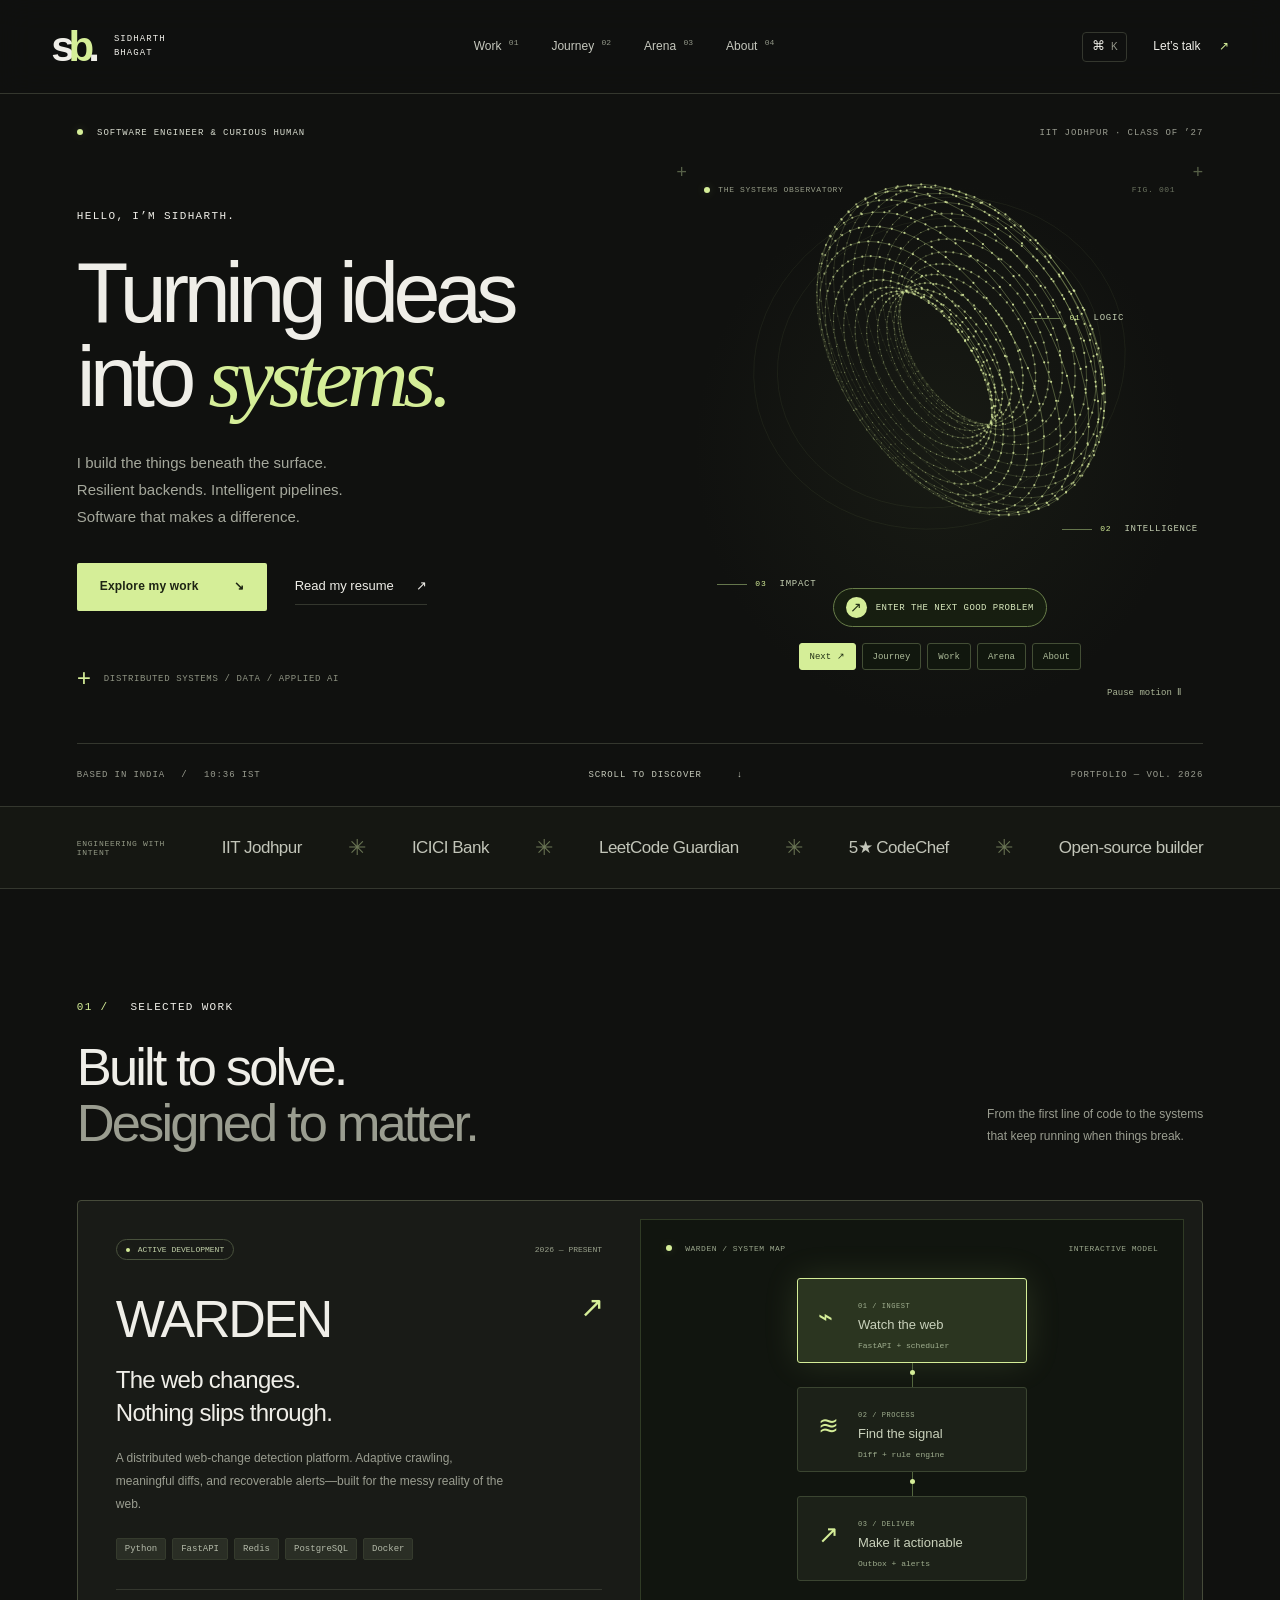
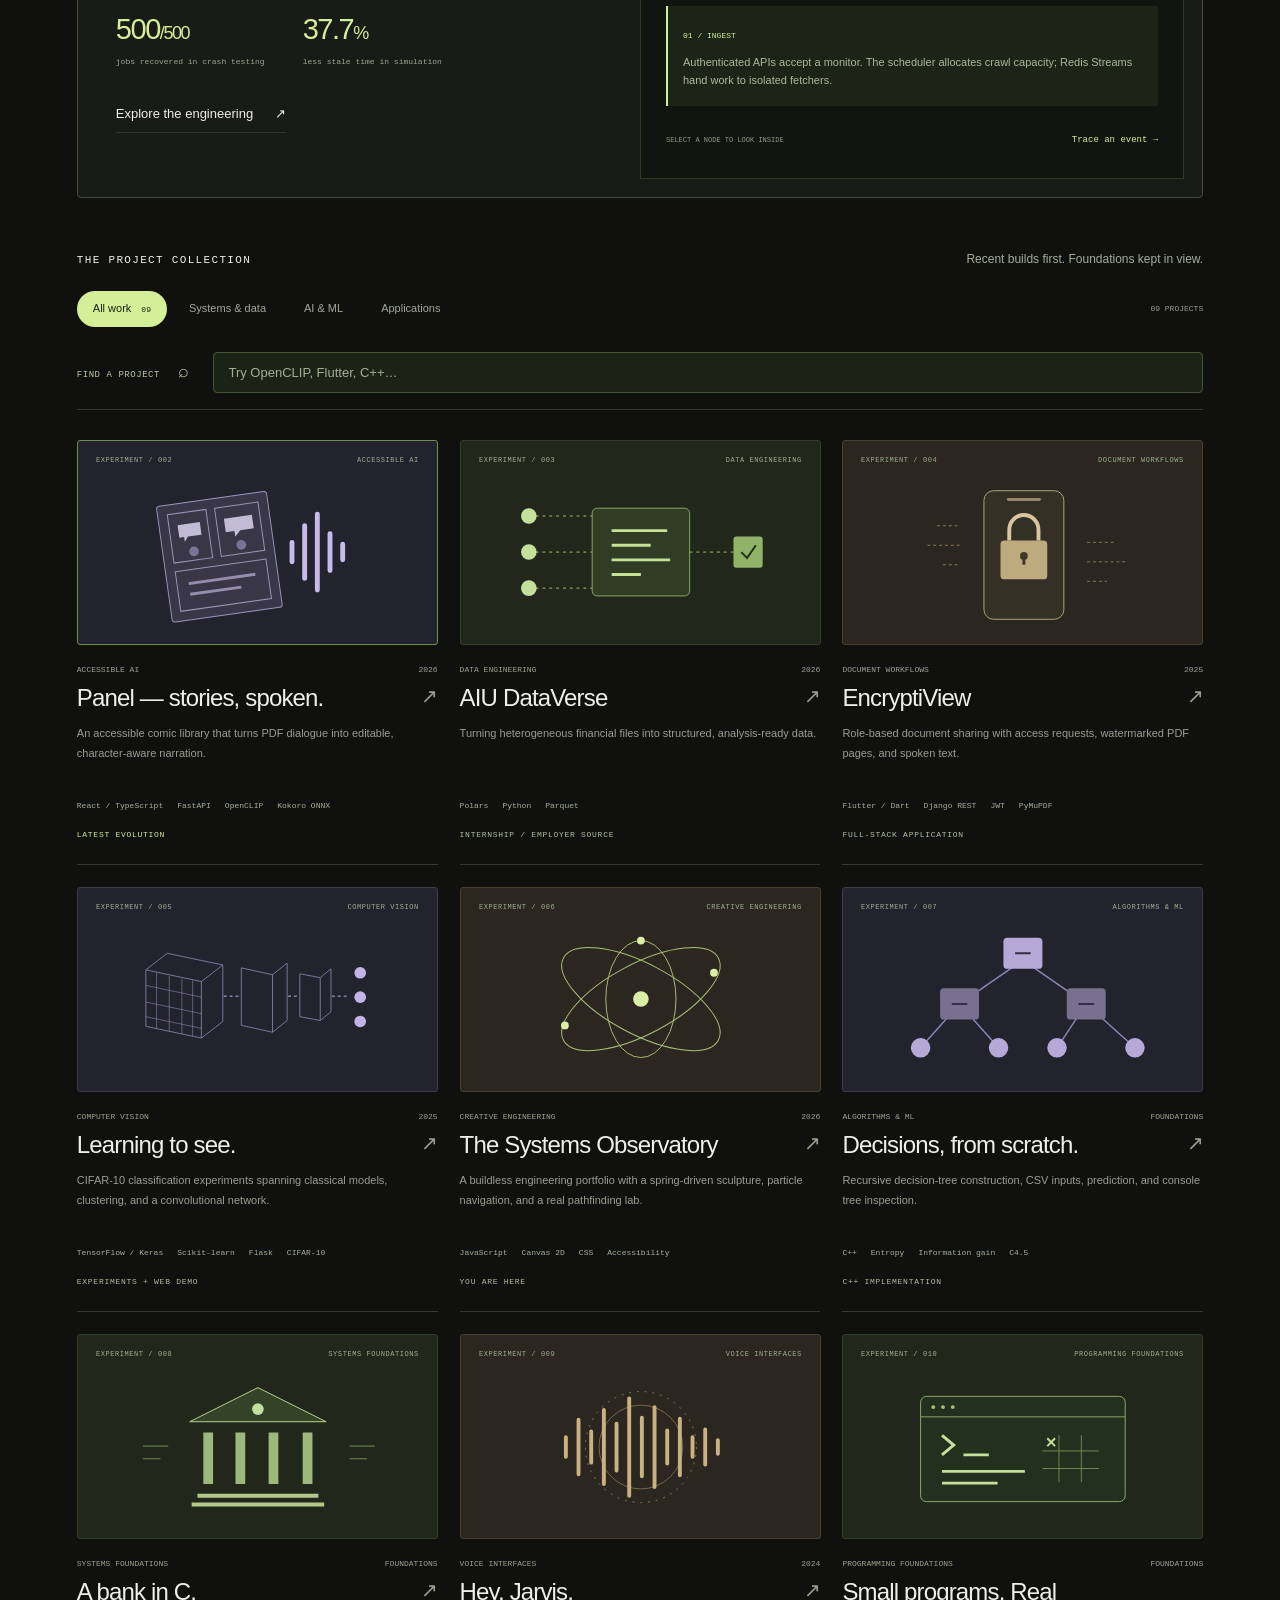
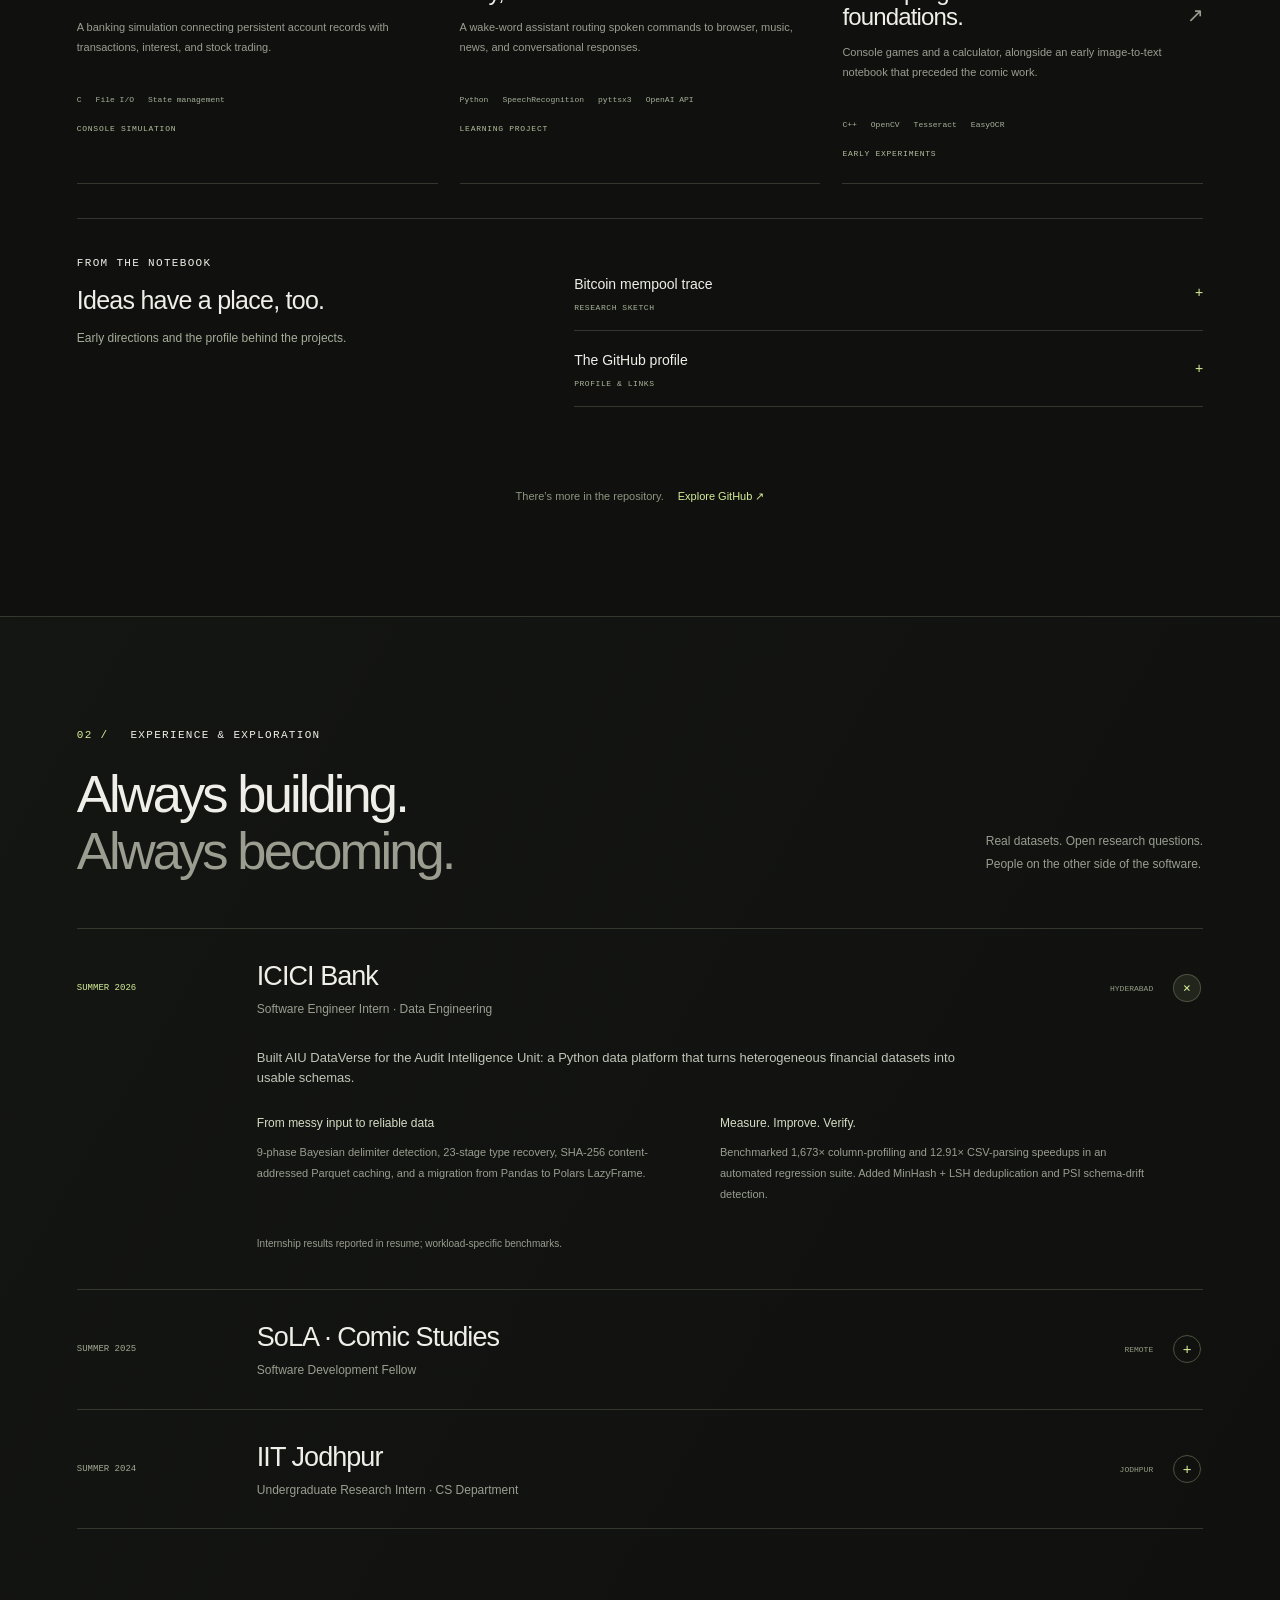
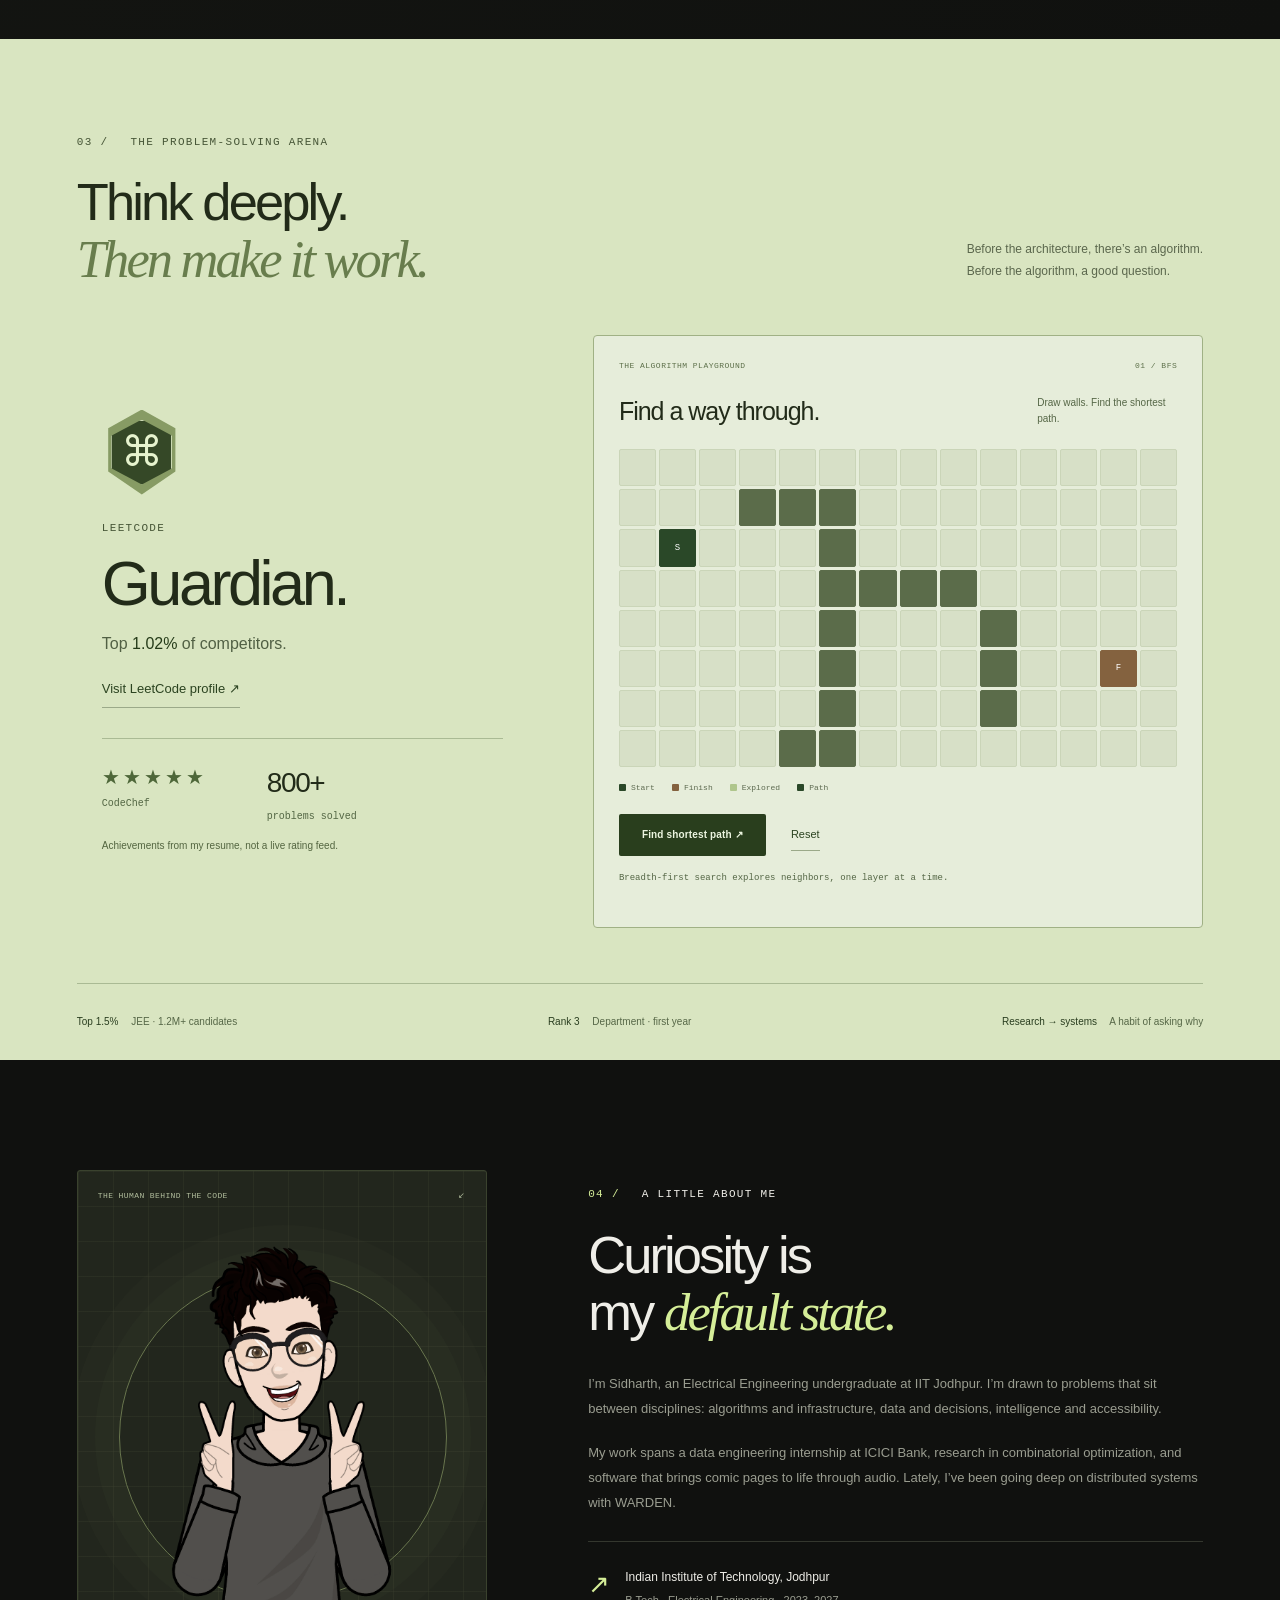
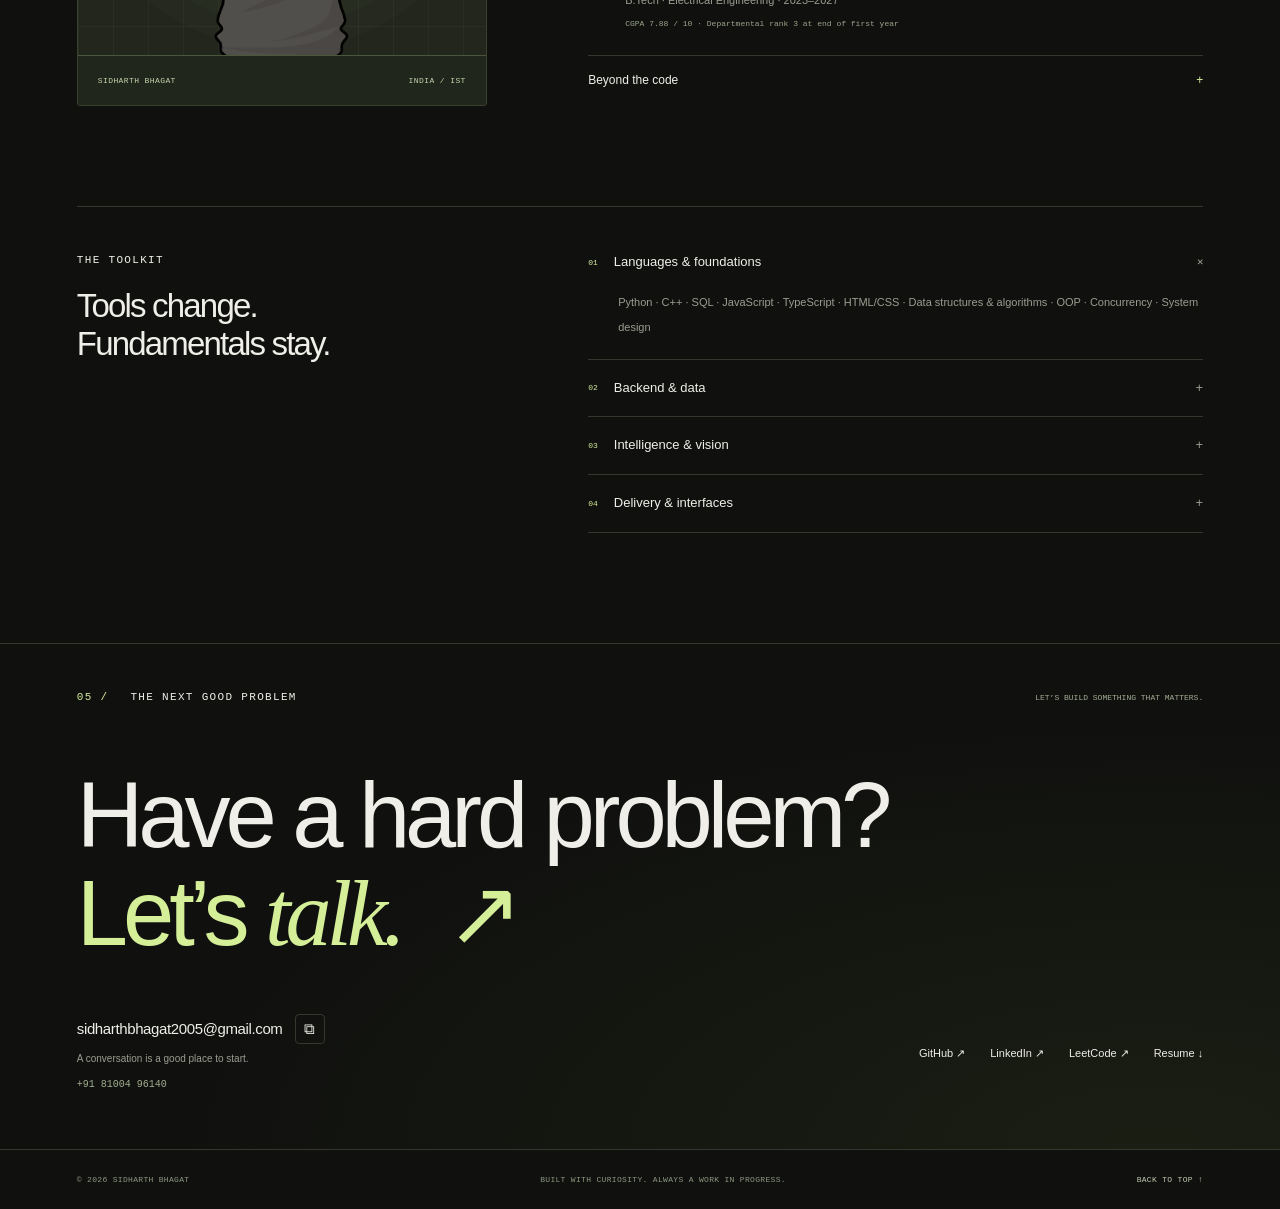
==== commit 0ed113c4: "Free sculpture artwork and send particle burst across the viewport" ====
--- a/index.html
+++ b/index.html
@@ -107,12 +107,14 @@
             <button
               class="sculpture-trigger"
               id="launch-journey"
-              aria-label="Burst the sculpture and explore my journey"
+              aria-label="Burst the sculpture and explore the next good problem"
             >
-              <span class="orbital-invitation"
-                ><span class="launch-glyph">↗</span
-                ><span id="launch-label">CLICK TO ENTER MY JOURNEY</span></span
-              >
+              <span class="sr-only">Release the signal</span>
+            </button>
+            <button class="orbital-invitation" id="launch-signal"
+              aria-label="Burst the sculpture and explore the next good problem">
+              <span class="launch-glyph">↗</span
+                ><span id="launch-label">ENTER THE NEXT GOOD PROBLEM</span>
             </button>
             <div class="orbit-callout callout-a"><span>01</span> LOGIC</div>
             <div class="orbit-callout callout-b">
@@ -124,19 +126,20 @@
               role="group"
               aria-label="Choose sculpture destination"
             >
-              <button data-destination="journey" aria-pressed="true">
-                01 Journey</button
+              <button data-destination="contact" aria-pressed="true">
+                Next ↗</button
+              ><button data-destination="journey" aria-pressed="false">
+                Journey</button
               ><button data-destination="work" aria-pressed="false">
-                02 Work</button
+                Work</button
               ><button data-destination="arena" aria-pressed="false">
-                03 Arena</button
+                Arena</button
               ><button data-destination="about" aria-pressed="false">
-                04 About
+                About
               </button>
             </div>
             <div class="scene-bottom">
-              
-              ><button id="motion-toggle" aria-pressed="false">
+              <button id="motion-toggle" aria-pressed="false">
                 Pause motion Ⅱ
               </button>
             </div>
@@ -681,11 +684,6 @@
     </main>
     <div id="flight-overlay" aria-hidden="true" hidden>
       <canvas id="flight-canvas"></canvas>
-      <div class="flight-caption">
-        <span id="flight-phase">RELEASING THE SIGNAL</span
-        ><strong id="flight-destination">THE JOURNEY</strong
-        ><small>ESC TO SKIP</small>
-      </div>
     </div>
     <p id="flight-status" class="sr-only" role="status"></p>
     <footer class="section-shell">
--- a/styles.css
+++ b/styles.css
@@ -2265,7 +2265,7 @@
 }
 .sculpture-trigger {
   position: absolute;
-  inset: 42px 0 96px;
+  inset: 42px 0 136px;
   z-index: 2;
   width: 100%;
   border-radius: 50%;
@@ -2277,7 +2277,8 @@
 .orbital-invitation {
   position: absolute;
   left: 50%;
-  bottom: 0;
+  bottom: 91px;
+  z-index: 3;
   transform: translateX(-50%);
   display: flex;
   align-items: center;
@@ -2307,7 +2308,8 @@
   transition: transform 0.3s;
 }
 .is-engaged .orbital-invitation,
-.sculpture-trigger:focus-visible .orbital-invitation {
+.orbital-invitation:hover,
+.orbital-invitation:focus-visible {
   background: #2e3e1c;
   box-shadow: 0 0 30px #b8df6030;
 }
@@ -2364,6 +2366,7 @@
   position: fixed;
   inset: 0;
   z-index: 100;
+  overflow: hidden;
   pointer-events: none;
 }
 #flight-overlay[hidden] {
@@ -2373,34 +2376,6 @@
   width: 100%;
   height: 100%;
   display: block;
-}
-.flight-caption {
-  position: absolute;
-  left: 50%;
-  top: 47%;
-  transform: translate(-50%, -50%);
-  text-align: center;
-  color: var(--accent);
-  opacity: var(--caption-opacity, 1);
-  text-shadow: 0 2px 25px #000;
-}
-.flight-caption > span,
-.flight-caption small {
-  display: block;
-  font: 10px var(--mono);
-  letter-spacing: 0.2em;
-}
-.flight-caption strong {
-  display: block;
-  font-size: clamp(28px, 5vw, 62px);
-  font-weight: 400;
-  letter-spacing: -0.05em;
-  margin: 15px 0 25px;
-  white-space: nowrap;
-}
-.flight-caption small {
-  font-size: 8px;
-  color: #bcc9a8;
 }
 .signal-arrival h2 {
   animation: signal-arrival 1.5s ease-out;
@@ -2513,14 +2488,14 @@
     height: 435px;
   }
   .sculpture-trigger {
-    inset: 30px 0 96px;
+    inset: 30px 0 132px;
   }
   .orbital-invitation {
     font-size: 8px;
     padding: 6px 9px;
   }
   .orbital-destinations button {
-    padding: 8px 9px;
+    padding: 8px 7px;
     font-size: 8px;
   }
   .orbital-destinations {
@@ -2687,3 +2662,9 @@
 @media print {
   .project-search, .project-empty { display: none; }
 }
+
+/* Reserve space only inside the sculpture; the rest of the page keeps its layout. */
+.orbital-scene #system-canvas { height: calc(100% - 120px); }
+.scene-bottom { justify-content: flex-end; }
+.orbital-invitation:disabled { cursor: wait; }
+@media print { .orbital-invitation, .sculpture-trigger { display: none; } }
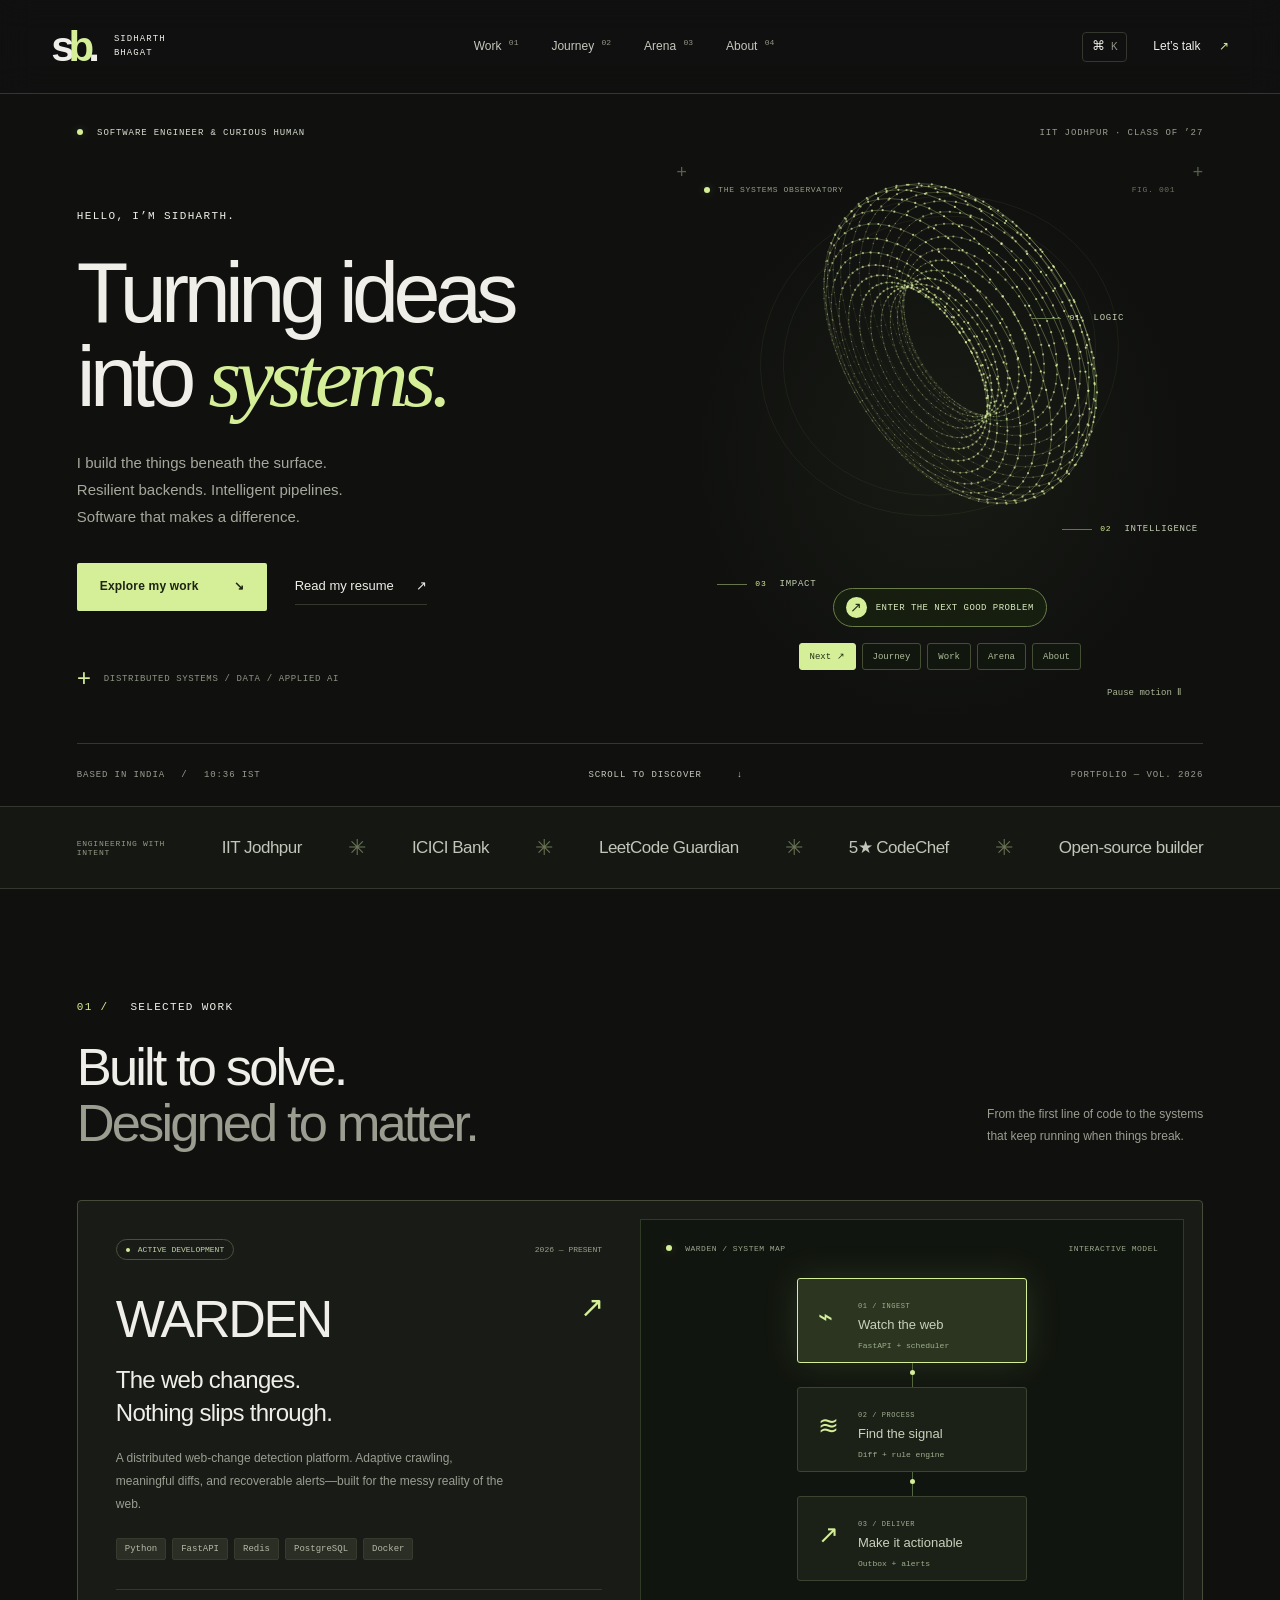
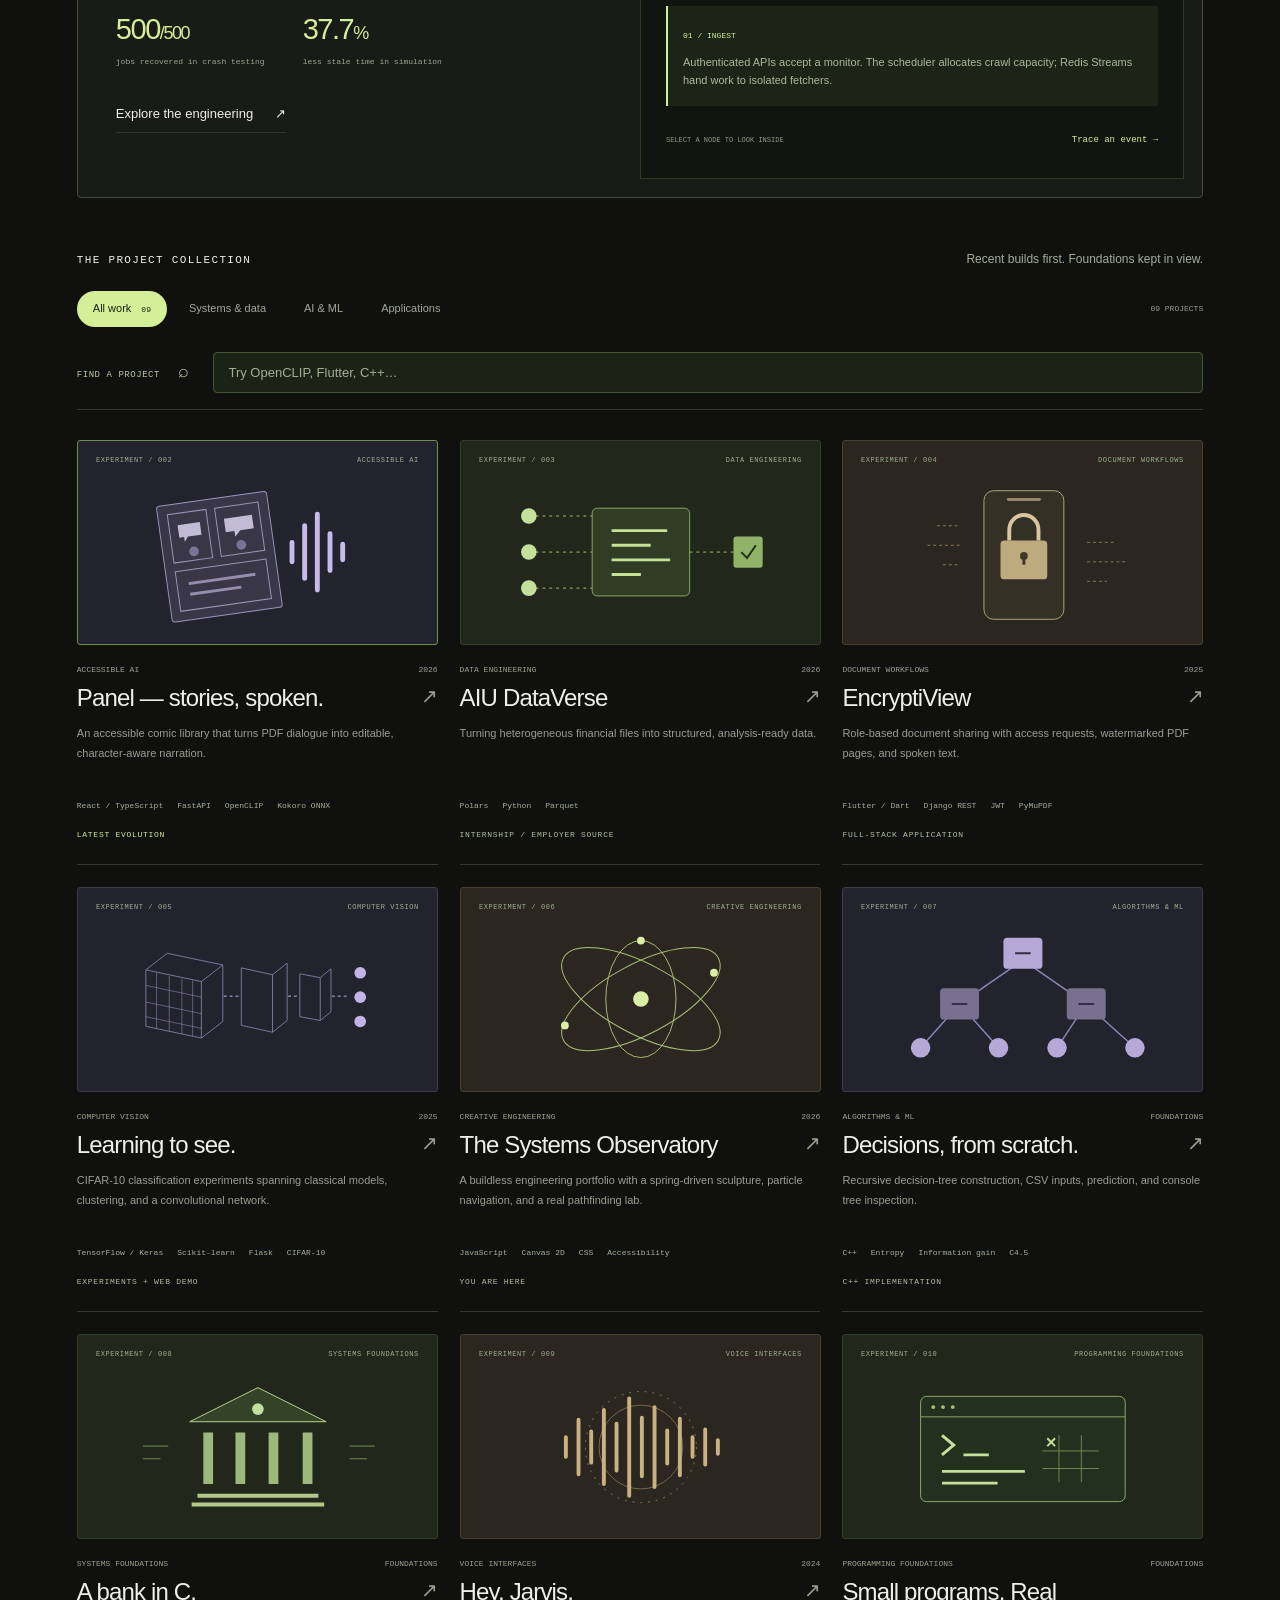
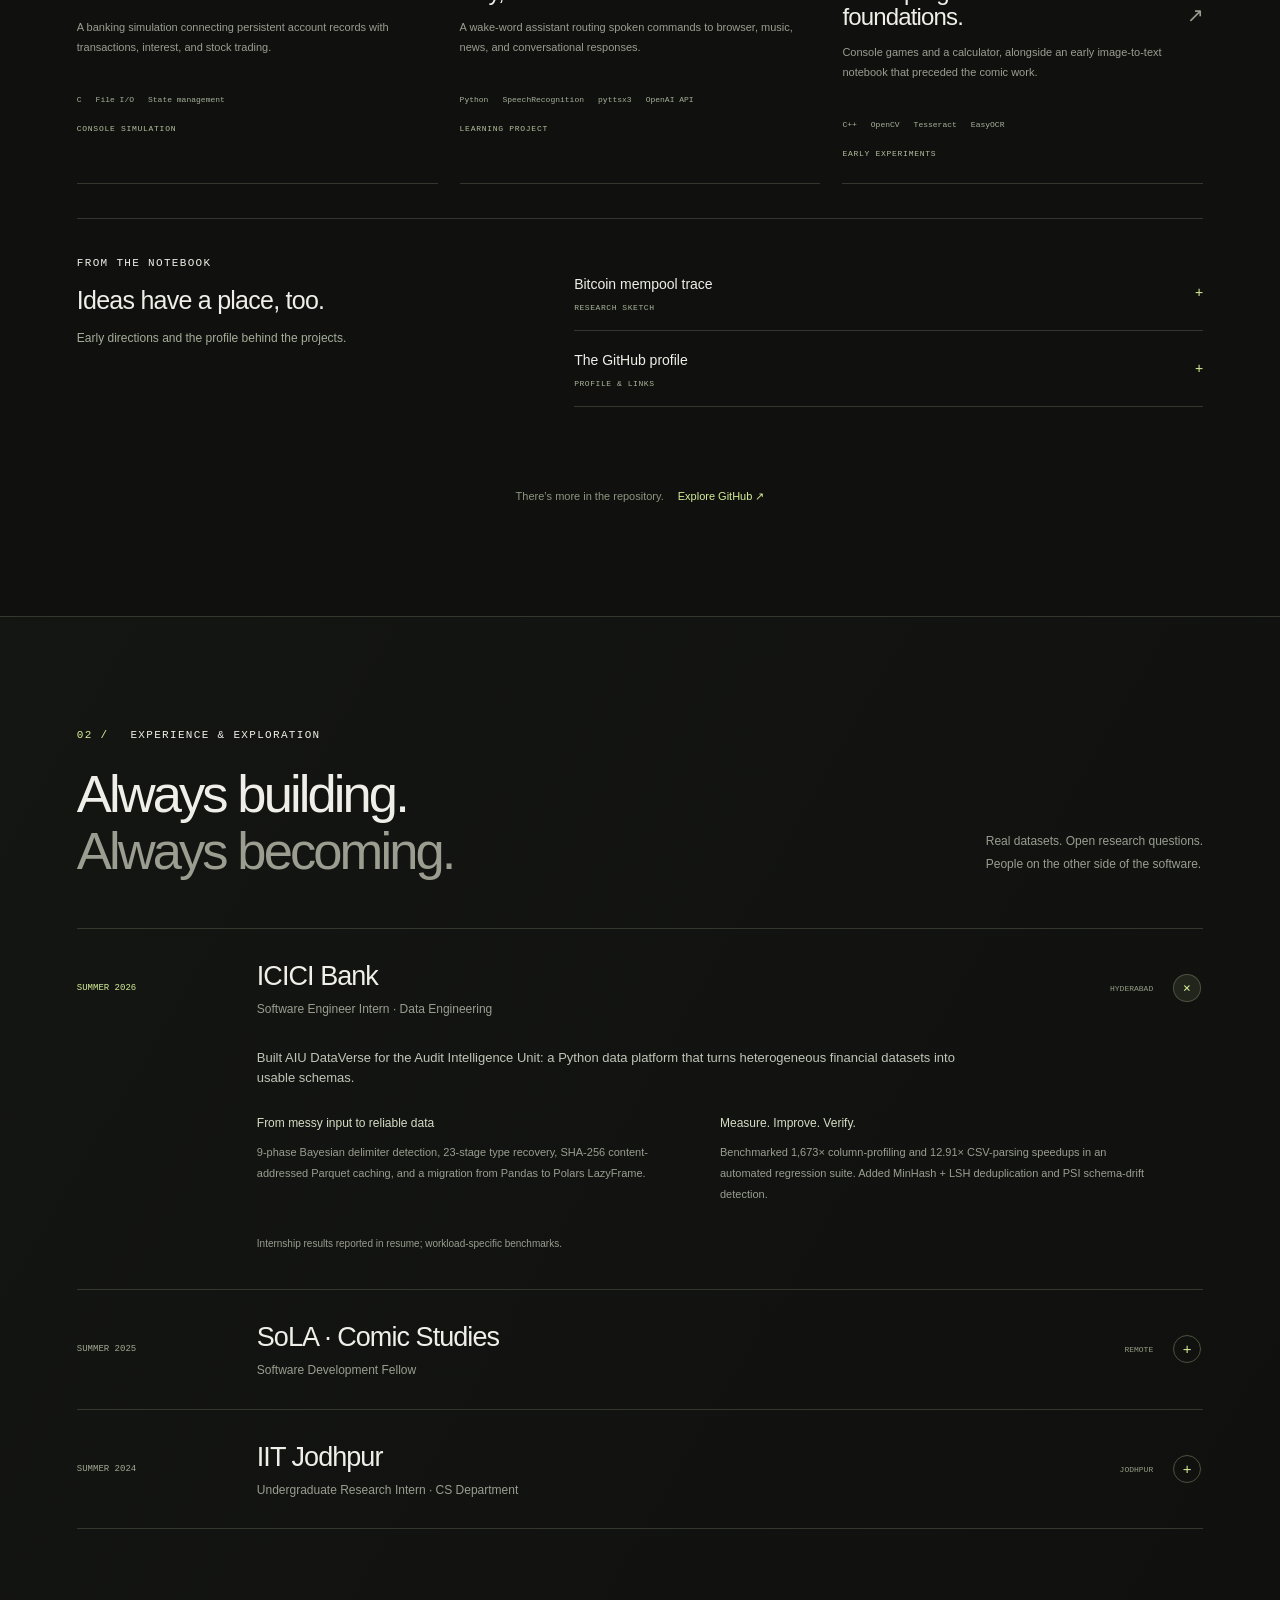
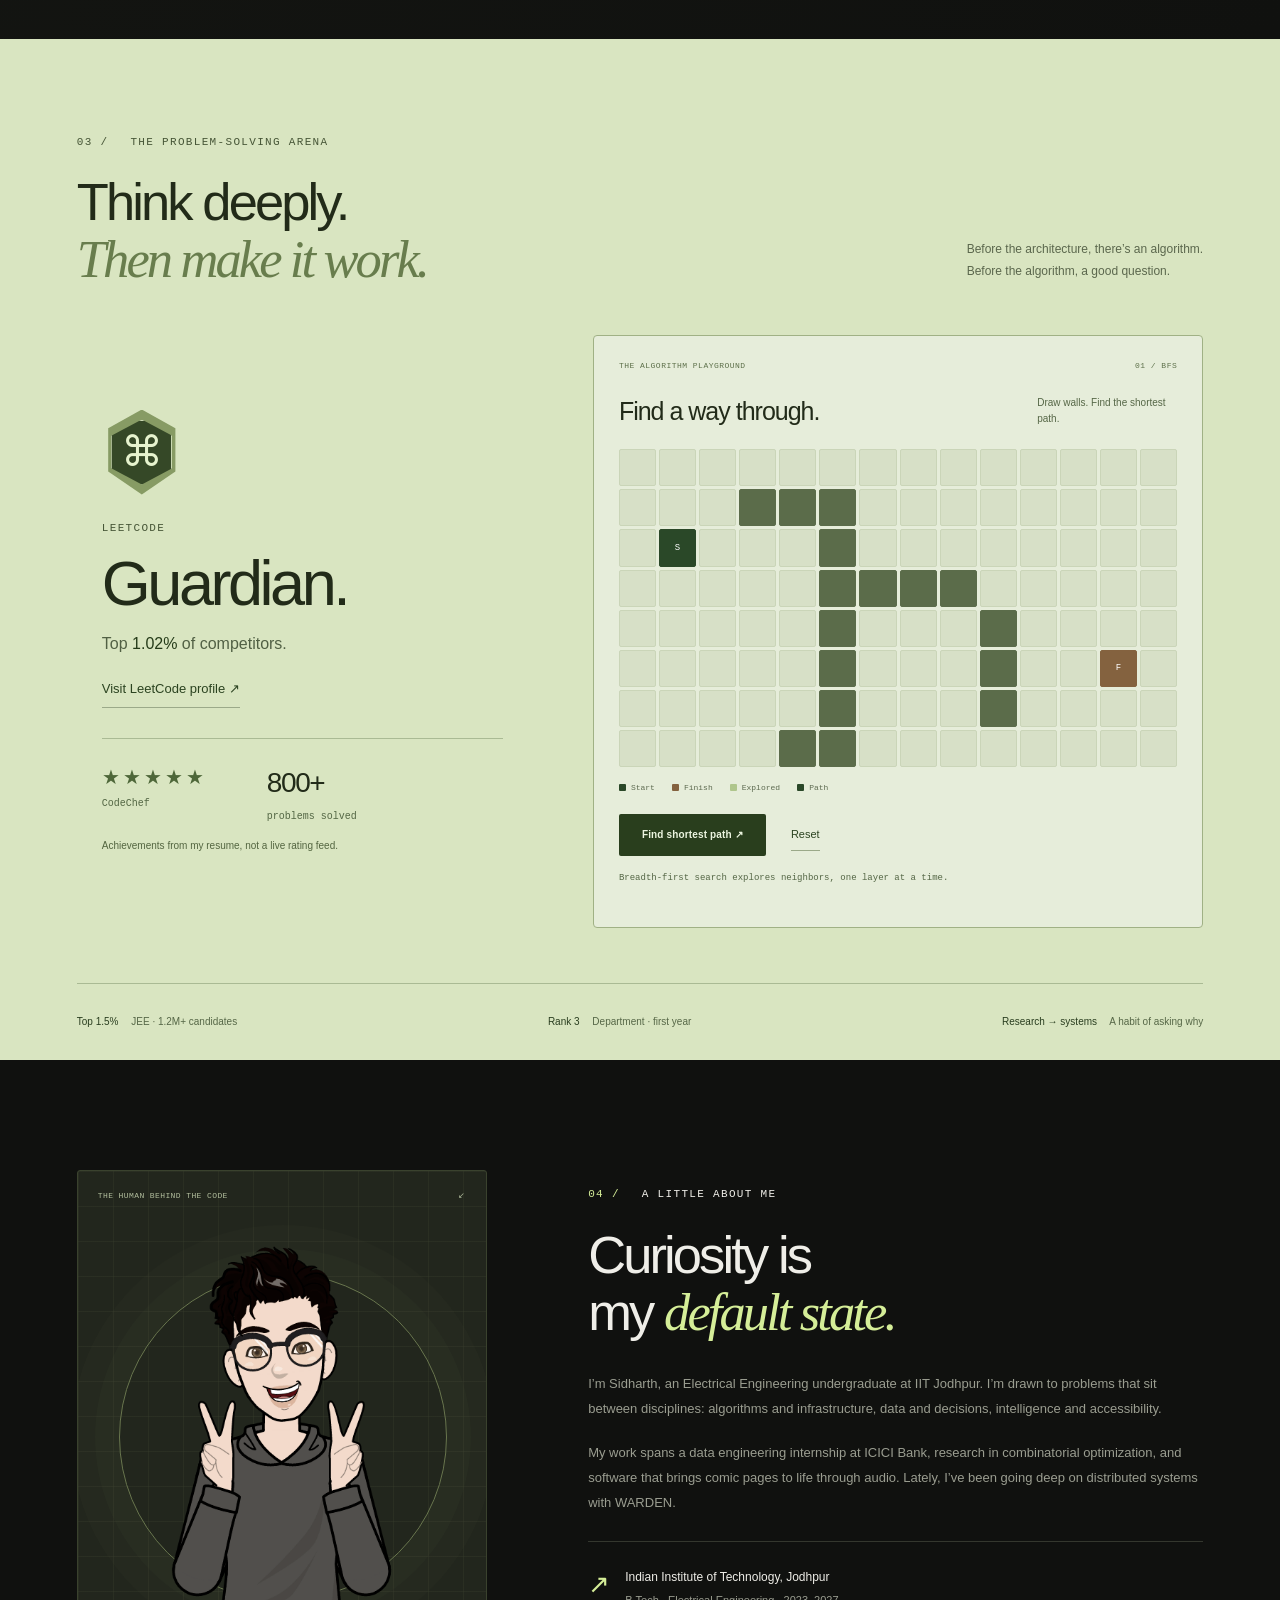
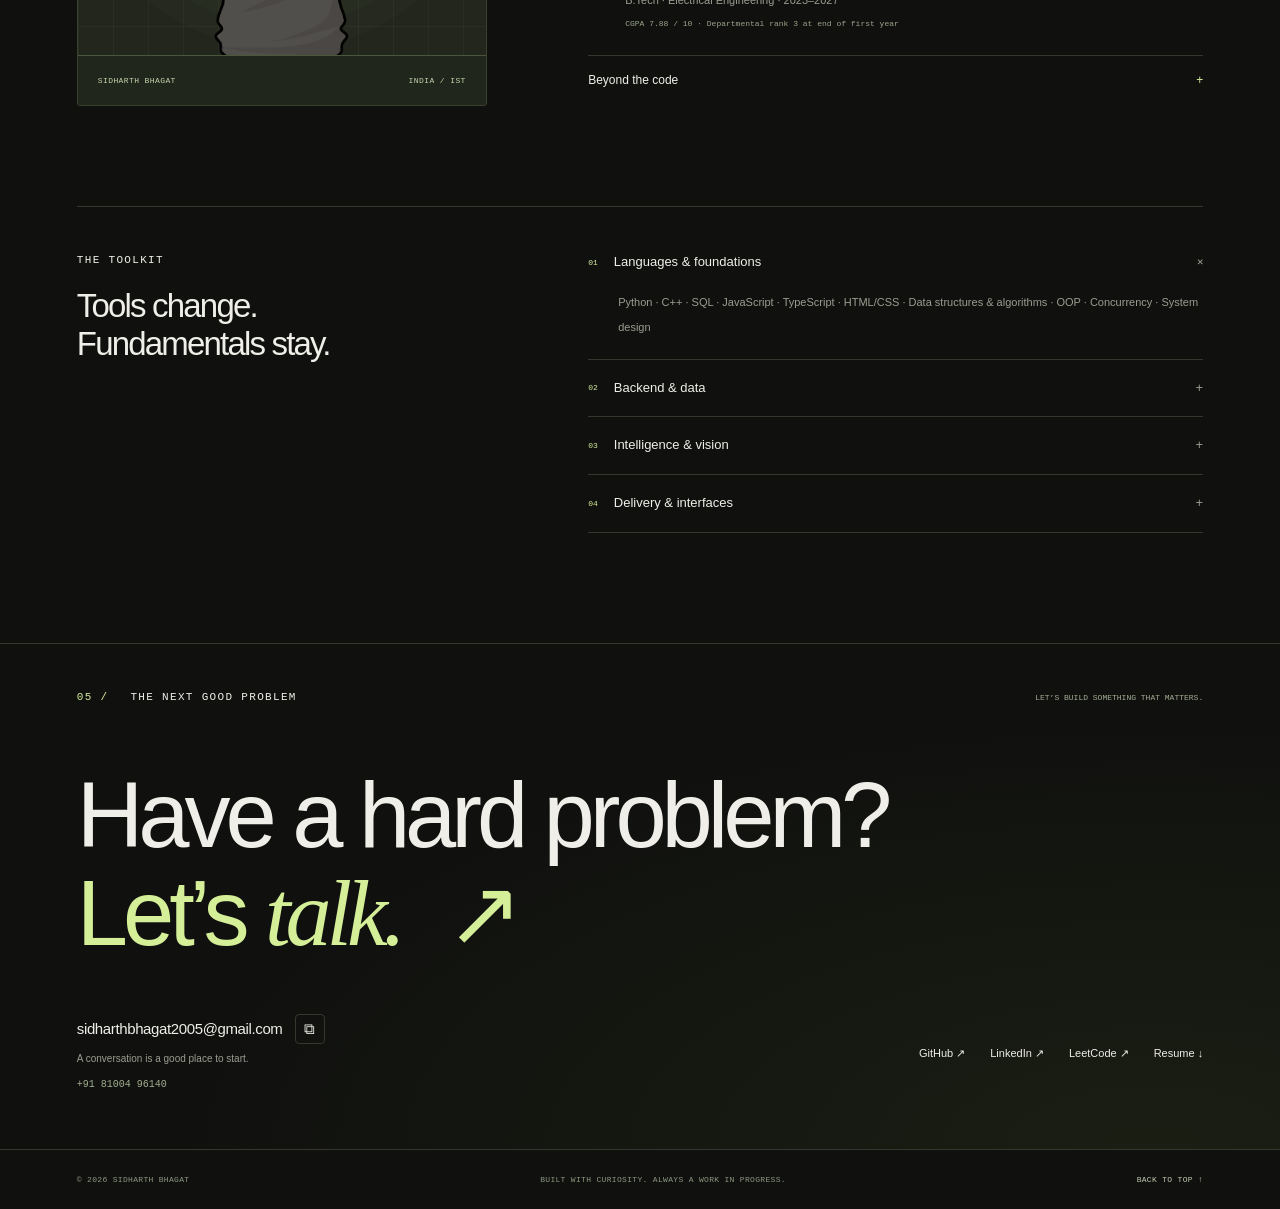
==== commit c8e0f556: "Polish source formatting and keep launch label clear of the canvas" ====
--- a/index.html
+++ b/index.html
@@ -111,10 +111,13 @@
             >
               <span class="sr-only">Release the signal</span>
             </button>
-            <button class="orbital-invitation" id="launch-signal"
-              aria-label="Burst the sculpture and explore the next good problem">
+            <button
+              class="orbital-invitation"
+              id="launch-signal"
+              aria-label="Burst the sculpture and explore the next good problem"
+            >
               <span class="launch-glyph">↗</span
-                ><span id="launch-label">ENTER THE NEXT GOOD PROBLEM</span>
+              ><span id="launch-label">ENTER THE NEXT GOOD PROBLEM</span>
             </button>
             <div class="orbit-callout callout-a"><span>01</span> LOGIC</div>
             <div class="orbit-callout callout-b">
@@ -130,8 +133,7 @@
                 Next ↗</button
               ><button data-destination="journey" aria-pressed="false">
                 Journey</button
-              ><button data-destination="work" aria-pressed="false">
-                Work</button
+              ><button data-destination="work" aria-pressed="false">Work</button
               ><button data-destination="arena" aria-pressed="false">
                 Arena</button
               ><button data-destination="about" aria-pressed="false">
@@ -272,20 +274,28 @@
         </div>
         <label class="project-search" for="project-search">
           <span>FIND A PROJECT <span aria-hidden="true">⌕</span></span>
-          <input id="project-search" type="search" placeholder="Try OpenCLIP, Flutter, C++…" autocomplete="off" />
+          <input
+            id="project-search"
+            type="search"
+            placeholder="Try OpenCLIP, Flutter, C++…"
+            autocomplete="off"
+          />
         </label>
         <div class="project-grid" id="project-grid"></div>
         <div class="project-empty" id="project-empty" hidden>
           <p>No projects match this combination.</p>
-          <button id="clear-project-search" class="text-link">Reset the collection ↗</button>
+          <button id="clear-project-search" class="text-link">
+            Reset the collection ↗
+          </button>
         </div>
         <noscript
           ><p>
             Explore projects on
             <a href="https://github.com/Sidharth8100">GitHub</a>, including
             ComicStudiesLabApp, Object_detection_PRML, EncryptiView,
-            Decision_Tree_Classifier, IC-MAJOR-PROJECT, Jarvis, CodSoft, and this portfolio. The
-            downloadable resume contains full project details.
+            Decision_Tree_Classifier, IC-MAJOR-PROJECT, Jarvis, CodSoft, and
+            this portfolio. The downloadable resume contains full project
+            details.
           </p></noscript
         >
         <div class="repository-notebook">
@@ -296,14 +306,41 @@
           </div>
           <div class="notebook-entries">
             <details>
-              <summary><span>Bitcoin mempool trace <small>RESEARCH SKETCH</small></span><b>+</b></summary>
-              <p>An idea to study how transactions move from the mempool into blocks and what affects inclusion priority. The audited snapshot contains a README and empty analysis/collector files; implementation is still ahead.</p>
-              <a class="text-link" href="https://github.com/Sidharth8100/bitcoin_mempool_trace" target="_blank" rel="noopener">Open the sketch ↗</a>
+              <summary>
+                <span>Bitcoin mempool trace <small>RESEARCH SKETCH</small></span
+                ><b>+</b>
+              </summary>
+              <p>
+                An idea to study how transactions move from the mempool into
+                blocks and what affects inclusion priority. The audited snapshot
+                contains a README and empty analysis/collector files;
+                implementation is still ahead.
+              </p>
+              <a
+                class="text-link"
+                href="https://github.com/Sidharth8100/bitcoin_mempool_trace"
+                target="_blank"
+                rel="noopener"
+                >Open the sketch ↗</a
+              >
             </details>
             <details>
-              <summary><span>The GitHub profile <small>PROFILE & LINKS</small></span><b>+</b></summary>
-              <p>The introduction and repository links that connect the work. Older profile statistics are historical snapshots; current portfolio achievements use the supplied resume.</p>
-              <a class="text-link" href="https://github.com/Sidharth8100/Sidharth8100" target="_blank" rel="noopener">Explore the profile ↗</a>
+              <summary>
+                <span>The GitHub profile <small>PROFILE & LINKS</small></span
+                ><b>+</b>
+              </summary>
+              <p>
+                The introduction and repository links that connect the work.
+                Older profile statistics are historical snapshots; current
+                portfolio achievements use the supplied resume.
+              </p>
+              <a
+                class="text-link"
+                href="https://github.com/Sidharth8100/Sidharth8100"
+                target="_blank"
+                rel="noopener"
+                >Explore the profile ↗</a
+              >
             </details>
           </div>
         </div>
@@ -623,7 +660,8 @@
               <summary><span>04</span> Delivery & interfaces <b>+</b></summary>
               <p>
                 Docker · Kubernetes · Git · Linux · CI/CD · Prometheus · Grafana
-                · Google Cloud APIs · React · TypeScript · Flutter · Vite · Three.js
+                · Google Cloud APIs · React · TypeScript · Flutter · Vite ·
+                Three.js
               </p>
             </details>
           </div>
--- a/styles.css
+++ b/styles.css
@@ -2599,8 +2599,13 @@
   gap: 16px;
   margin-top: 52px;
 }
-.collection-heading > p:last-child { color: #a4ad98; font-size: 12px; }
-.collection-heading + .project-toolbar { margin-top: 22px; }
+.collection-heading > p:last-child {
+  color: #a4ad98;
+  font-size: 12px;
+}
+.collection-heading + .project-toolbar {
+  margin-top: 22px;
+}
 .project-search {
   display: flex;
   align-items: center;
@@ -2609,8 +2614,16 @@
   margin: 0 0 30px;
   padding: 0 0 16px;
 }
-.project-search > span { font: 9px var(--mono); letter-spacing: .06em; color: #bac7a5; white-space: nowrap; }
-.project-search > span span { margin-left: 12px; font-size: 18px; }
+.project-search > span {
+  font: 9px var(--mono);
+  letter-spacing: 0.06em;
+  color: #bac7a5;
+  white-space: nowrap;
+}
+.project-search > span span {
+  margin-left: 12px;
+  font-size: 18px;
+}
 .project-search input {
   flex: 1;
   min-width: 0;
@@ -2622,49 +2635,191 @@
   padding: 12px 14px;
   font: 13px var(--sans);
 }
-.project-search input::placeholder { color: #a3af94; }
-.project-state { display: block; margin-top: 20px; color: #b2bf9e; font: 8px var(--mono); letter-spacing: .09em; }
-.project-latest .project-state { color: var(--accent); }
-.project-latest .project-art { border-color: #748c50; }
-.project-empty { padding: 40px 0; color: #c6cfb8; }
-.project-empty[hidden] { display: none; }
-.project-empty button { margin-top: 16px; }
-.repository-notebook { display: grid; grid-template-columns: 1fr 1.4fr; gap: 48px; padding: 36px 0; margin-top: 34px; border-top: 1px solid var(--line); }
-.notebook-intro h3 { font-size: 25px; margin: 15px 0; letter-spacing: -.03em; }
-.notebook-intro > p:last-child { color: #a4ad98; font-size: 12px; line-height: 1.8; }
-.notebook-entries details { border-bottom: 1px solid var(--line); padding: 18px 0; }
-.notebook-entries summary { display: flex; justify-content: space-between; align-items: center; gap: 12px; cursor: pointer; list-style: none; font-size: 14px; }
-.notebook-entries summary::-webkit-details-marker { display: none; }
-.notebook-entries summary b { font-weight: 400; color: var(--accent); transition: transform .2s; }
-.notebook-entries details[open] summary b { transform: rotate(45deg); }
-.notebook-entries small { display: block; font: 8px var(--mono); letter-spacing: .07em; color: #a8b599; margin-top: 8px; }
-.notebook-entries details p { color: #b1bca3; font-size: 12px; line-height: 1.85; margin: 18px 0; }
-.notebook-entries .text-link { font-size: 12px; }
-.flow-explorer { margin: 30px 0; border: 1px solid #4b5a3a; padding: 20px; border-radius: 6px; background: #1a2115; }
-.flow-explorer h3 { margin-top: 0; }
-.flow-steps { display: flex; flex-wrap: wrap; gap: 8px; margin: 16px 0; }
-.flow-steps button { text-align: left; flex: 1 1 100px; padding: 10px; border: 1px solid #52623f; border-radius: 3px; background: #202a19; color: #d1dcbe; font-size: 11px; line-height: 1.5; }
-.flow-steps button span { display: block; font: 9px var(--mono); margin-bottom: 6px; color: #b9cc9d; }
-.flow-steps button[aria-pressed="true"] { color: #202b16; background: #d5ee98; border-color: #d5ee98; }
-.flow-steps button[aria-pressed="true"] span { color: #354c20; }
-#flow-detail { min-height: 125px; padding: 16px; border-left: 2px solid var(--accent); background: #141c10; }
-#flow-detail strong { font-size: 14px; color: #d8e6c0; }
-#flow-detail p { font-size: 12px; line-height: 1.85; margin: 10px 0 0; }
+.project-search input::placeholder {
+  color: #a3af94;
+}
+.project-state {
+  display: block;
+  margin-top: 20px;
+  color: #b2bf9e;
+  font: 8px var(--mono);
+  letter-spacing: 0.09em;
+}
+.project-latest .project-state {
+  color: var(--accent);
+}
+.project-latest .project-art {
+  border-color: #748c50;
+}
+.project-empty {
+  padding: 40px 0;
+  color: #c6cfb8;
+}
+.project-empty[hidden] {
+  display: none;
+}
+.project-empty button {
+  margin-top: 16px;
+}
+.repository-notebook {
+  display: grid;
+  grid-template-columns: 1fr 1.4fr;
+  gap: 48px;
+  padding: 36px 0;
+  margin-top: 34px;
+  border-top: 1px solid var(--line);
+}
+.notebook-intro h3 {
+  font-size: 25px;
+  margin: 15px 0;
+  letter-spacing: -0.03em;
+}
+.notebook-intro > p:last-child {
+  color: #a4ad98;
+  font-size: 12px;
+  line-height: 1.8;
+}
+.notebook-entries details {
+  border-bottom: 1px solid var(--line);
+  padding: 18px 0;
+}
+.notebook-entries summary {
+  display: flex;
+  justify-content: space-between;
+  align-items: center;
+  gap: 12px;
+  cursor: pointer;
+  list-style: none;
+  font-size: 14px;
+}
+.notebook-entries summary::-webkit-details-marker {
+  display: none;
+}
+.notebook-entries summary b {
+  font-weight: 400;
+  color: var(--accent);
+  transition: transform 0.2s;
+}
+.notebook-entries details[open] summary b {
+  transform: rotate(45deg);
+}
+.notebook-entries small {
+  display: block;
+  font: 8px var(--mono);
+  letter-spacing: 0.07em;
+  color: #a8b599;
+  margin-top: 8px;
+}
+.notebook-entries details p {
+  color: #b1bca3;
+  font-size: 12px;
+  line-height: 1.85;
+  margin: 18px 0;
+}
+.notebook-entries .text-link {
+  font-size: 12px;
+}
+.flow-explorer {
+  margin: 30px 0;
+  border: 1px solid #4b5a3a;
+  padding: 20px;
+  border-radius: 6px;
+  background: #1a2115;
+}
+.flow-explorer h3 {
+  margin-top: 0;
+}
+.flow-steps {
+  display: flex;
+  flex-wrap: wrap;
+  gap: 8px;
+  margin: 16px 0;
+}
+.flow-steps button {
+  text-align: left;
+  flex: 1 1 100px;
+  padding: 10px;
+  border: 1px solid #52623f;
+  border-radius: 3px;
+  background: #202a19;
+  color: #d1dcbe;
+  font-size: 11px;
+  line-height: 1.5;
+}
+.flow-steps button span {
+  display: block;
+  font: 9px var(--mono);
+  margin-bottom: 6px;
+  color: #b9cc9d;
+}
+.flow-steps button[aria-pressed="true"] {
+  color: #202b16;
+  background: #d5ee98;
+  border-color: #d5ee98;
+}
+.flow-steps button[aria-pressed="true"] span {
+  color: #354c20;
+}
+#flow-detail {
+  min-height: 125px;
+  padding: 16px;
+  border-left: 2px solid var(--accent);
+  background: #141c10;
+}
+#flow-detail strong {
+  font-size: 14px;
+  color: #d8e6c0;
+}
+#flow-detail p {
+  font-size: 12px;
+  line-height: 1.85;
+  margin: 10px 0 0;
+}
 @media (max-width: 760px) {
-  .collection-heading { display: block; }
-  .collection-heading > p:last-child { margin-top: 12px; }
-  .project-search { display: block; }
-  .project-search > span { display: block; margin-bottom: 10px; }
-  .repository-notebook { grid-template-columns: minmax(0, 1fr); gap: 12px; }
-  .flow-explorer { padding: 14px; }
-  #flow-detail { min-height: 0; }
+  .collection-heading {
+    display: block;
+  }
+  .collection-heading > p:last-child {
+    margin-top: 12px;
+  }
+  .project-search {
+    display: block;
+  }
+  .project-search > span {
+    display: block;
+    margin-bottom: 10px;
+  }
+  .repository-notebook {
+    grid-template-columns: minmax(0, 1fr);
+    gap: 12px;
+  }
+  .flow-explorer {
+    padding: 14px;
+  }
+  #flow-detail {
+    min-height: 0;
+  }
 }
 @media print {
-  .project-search, .project-empty { display: none; }
+  .project-search,
+  .project-empty {
+    display: none;
+  }
 }
 
 /* Reserve space only inside the sculpture; the rest of the page keeps its layout. */
-.orbital-scene #system-canvas { height: calc(100% - 120px); }
-.scene-bottom { justify-content: flex-end; }
-.orbital-invitation:disabled { cursor: wait; }
-@media print { .orbital-invitation, .sculpture-trigger { display: none; } }
+.orbital-scene #system-canvas {
+  height: calc(100% - 136px);
+}
+.scene-bottom {
+  justify-content: flex-end;
+}
+.orbital-invitation:disabled {
+  cursor: wait;
+}
+@media print {
+  .orbital-invitation,
+  .sculpture-trigger {
+    display: none;
+  }
+}
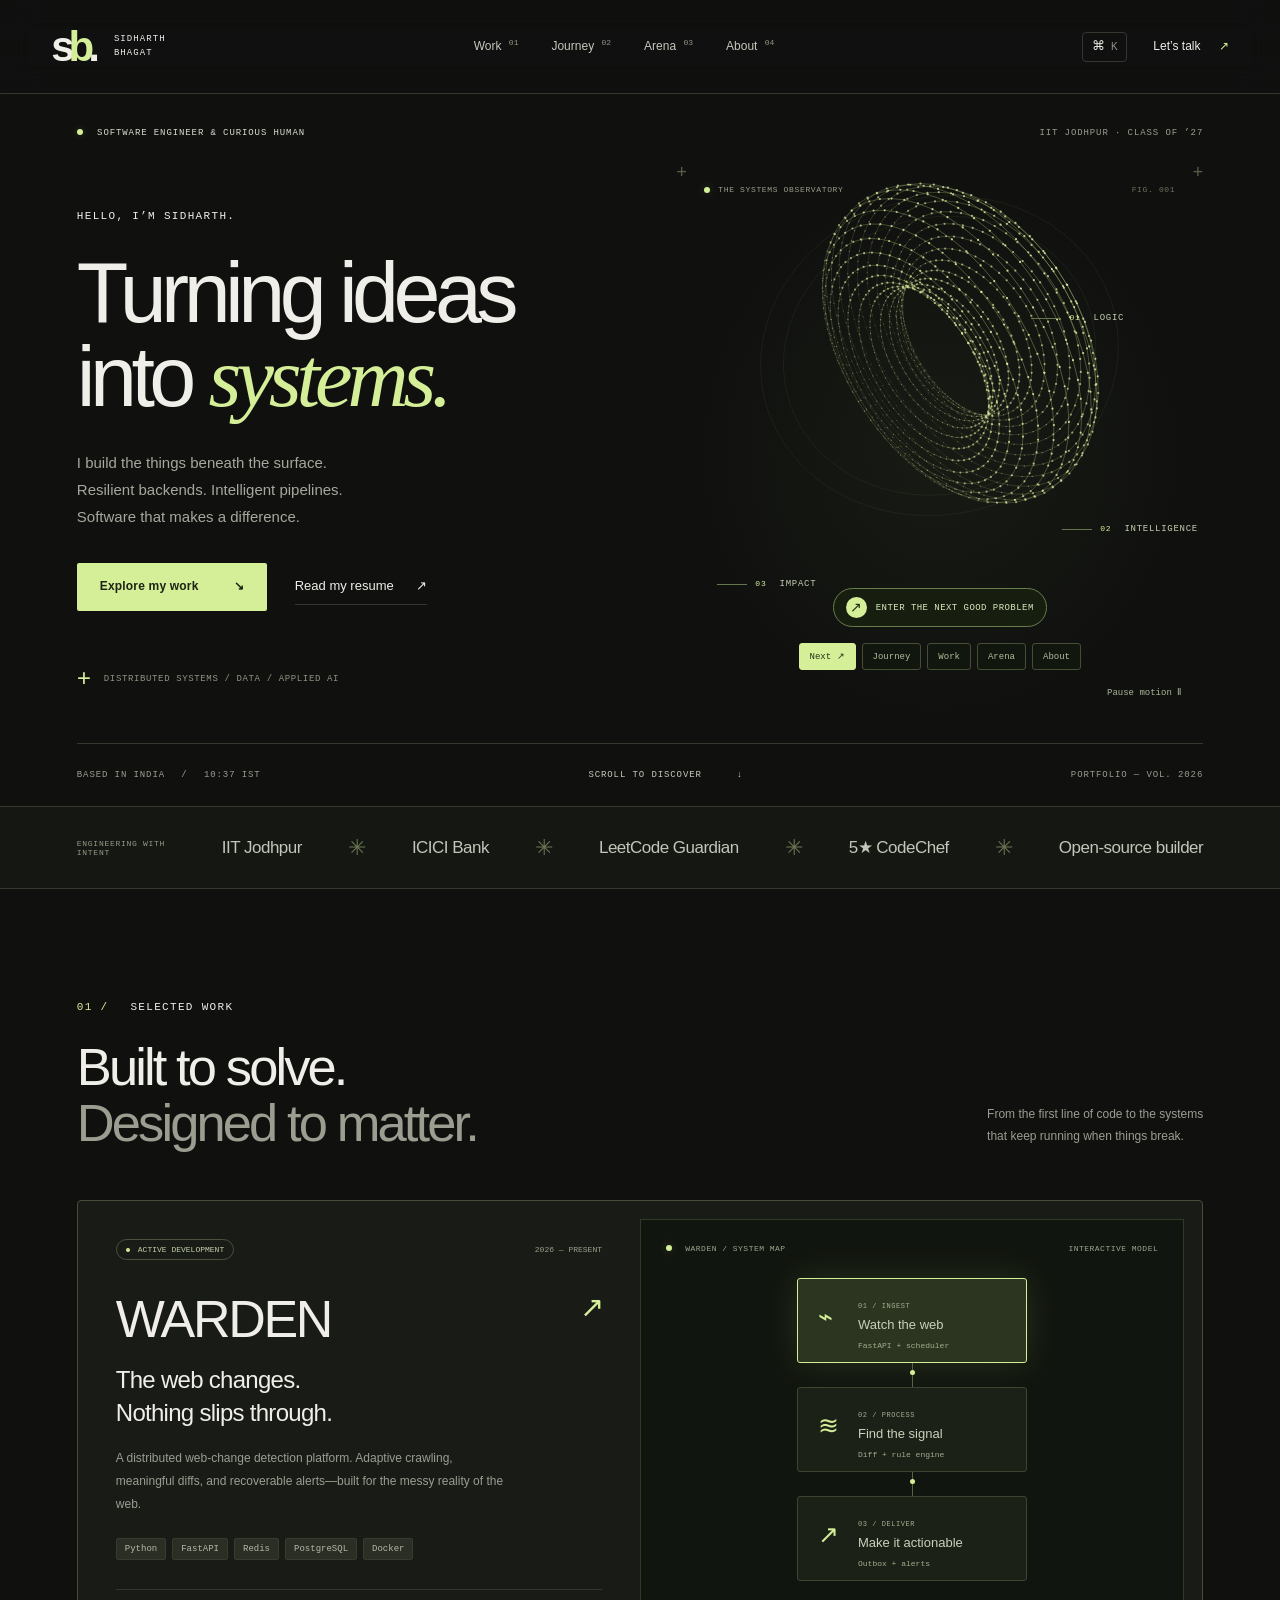
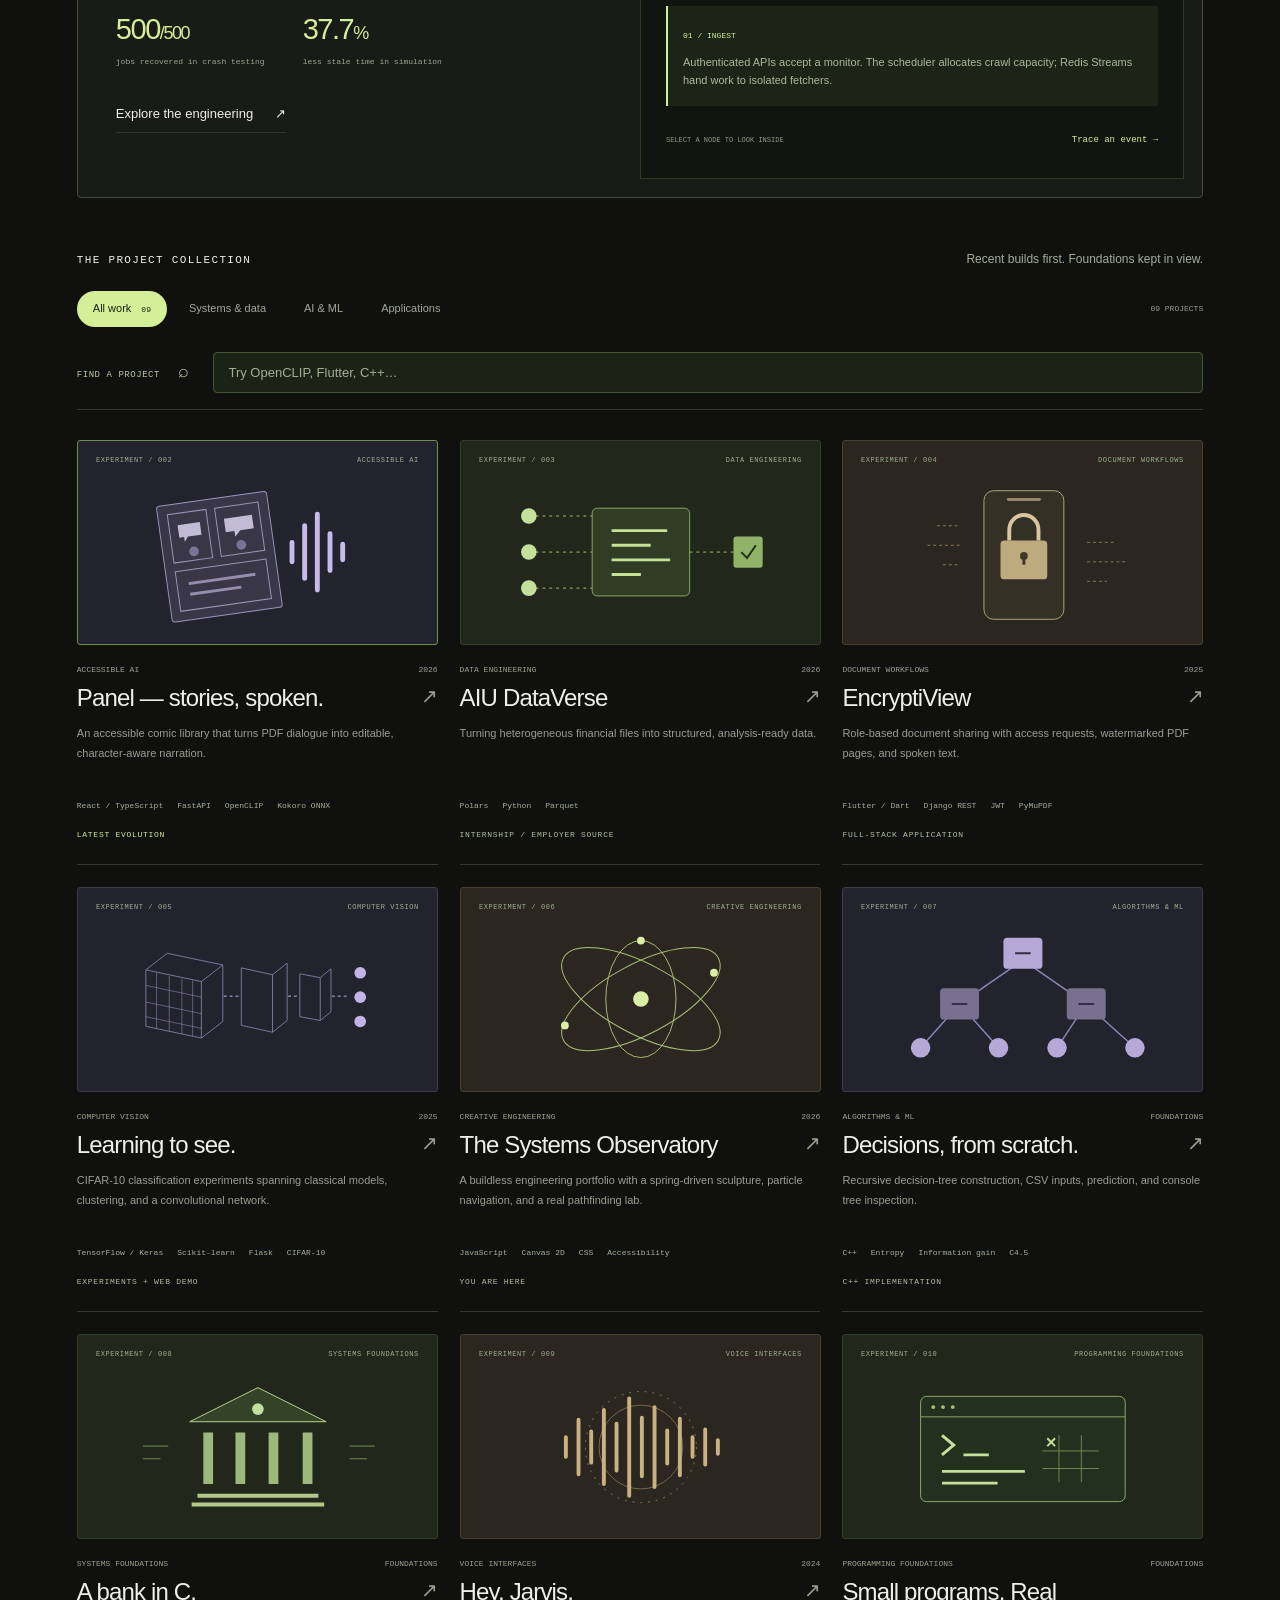
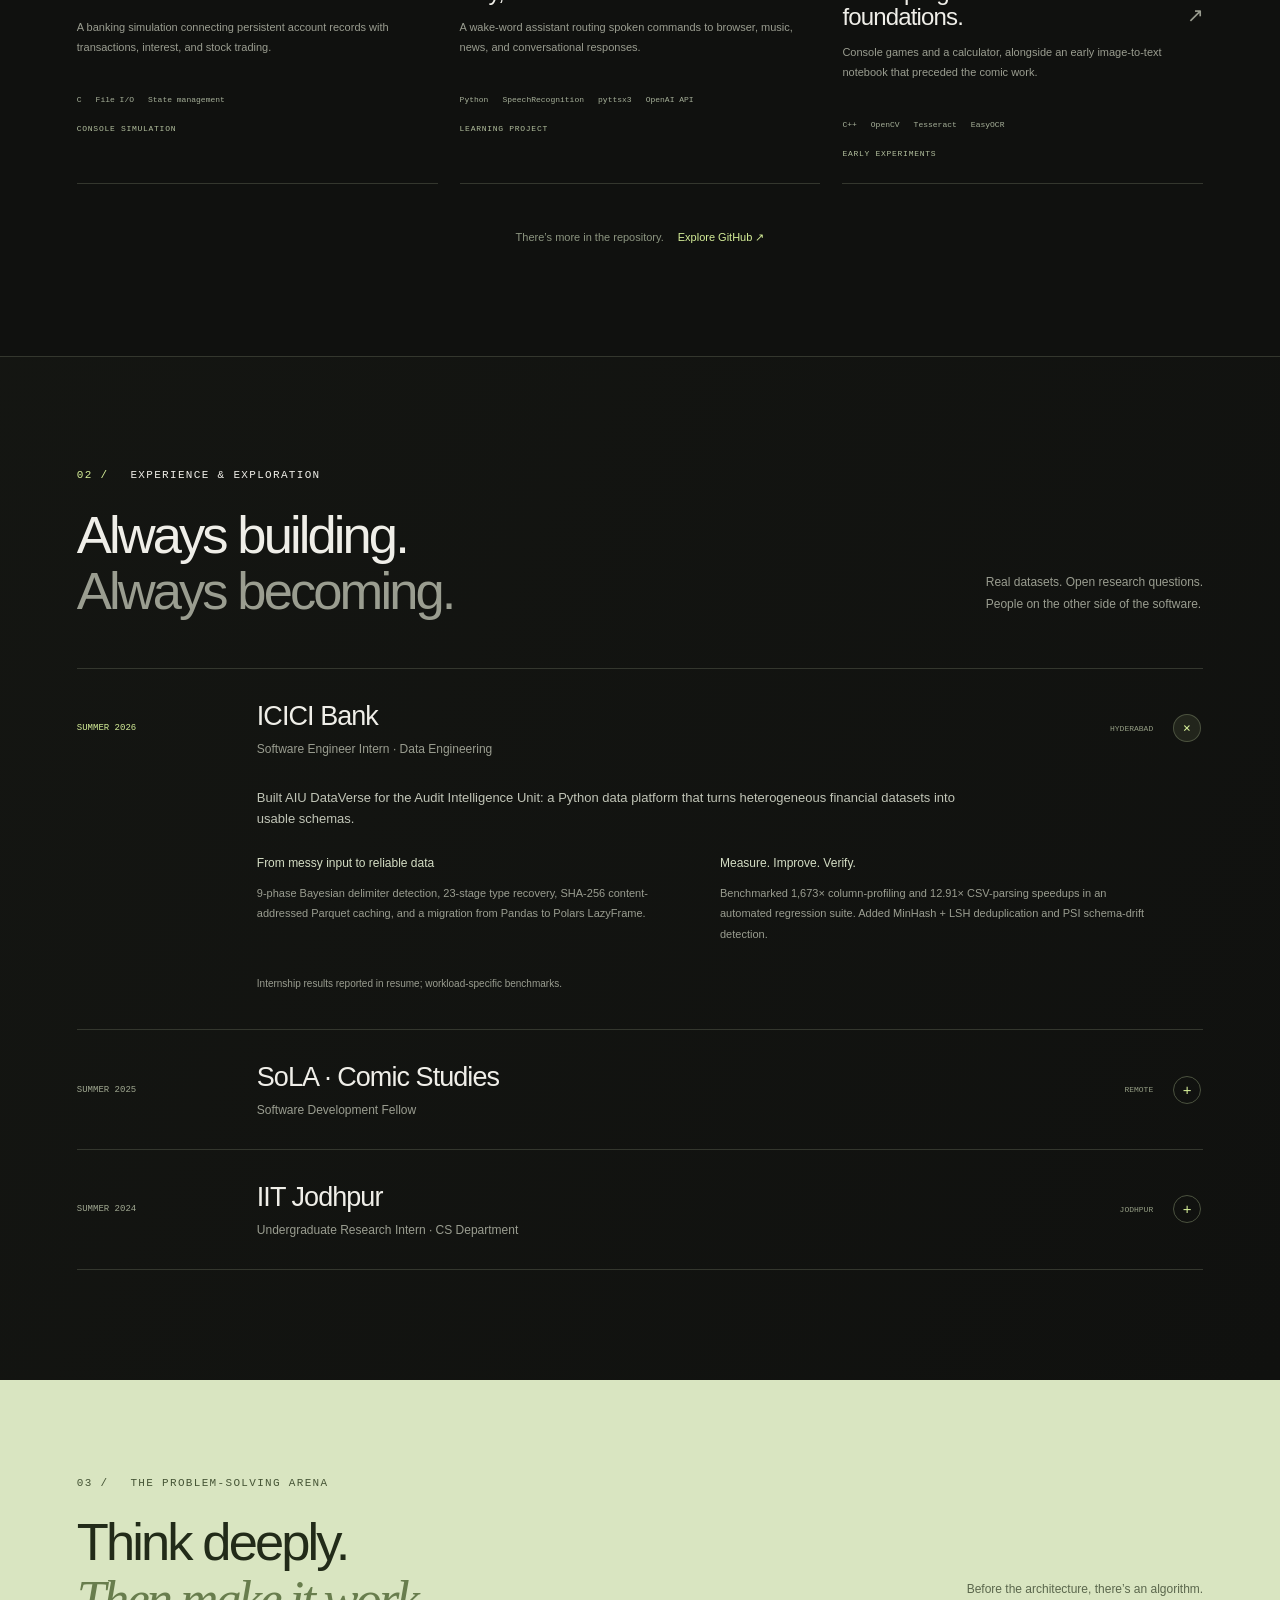
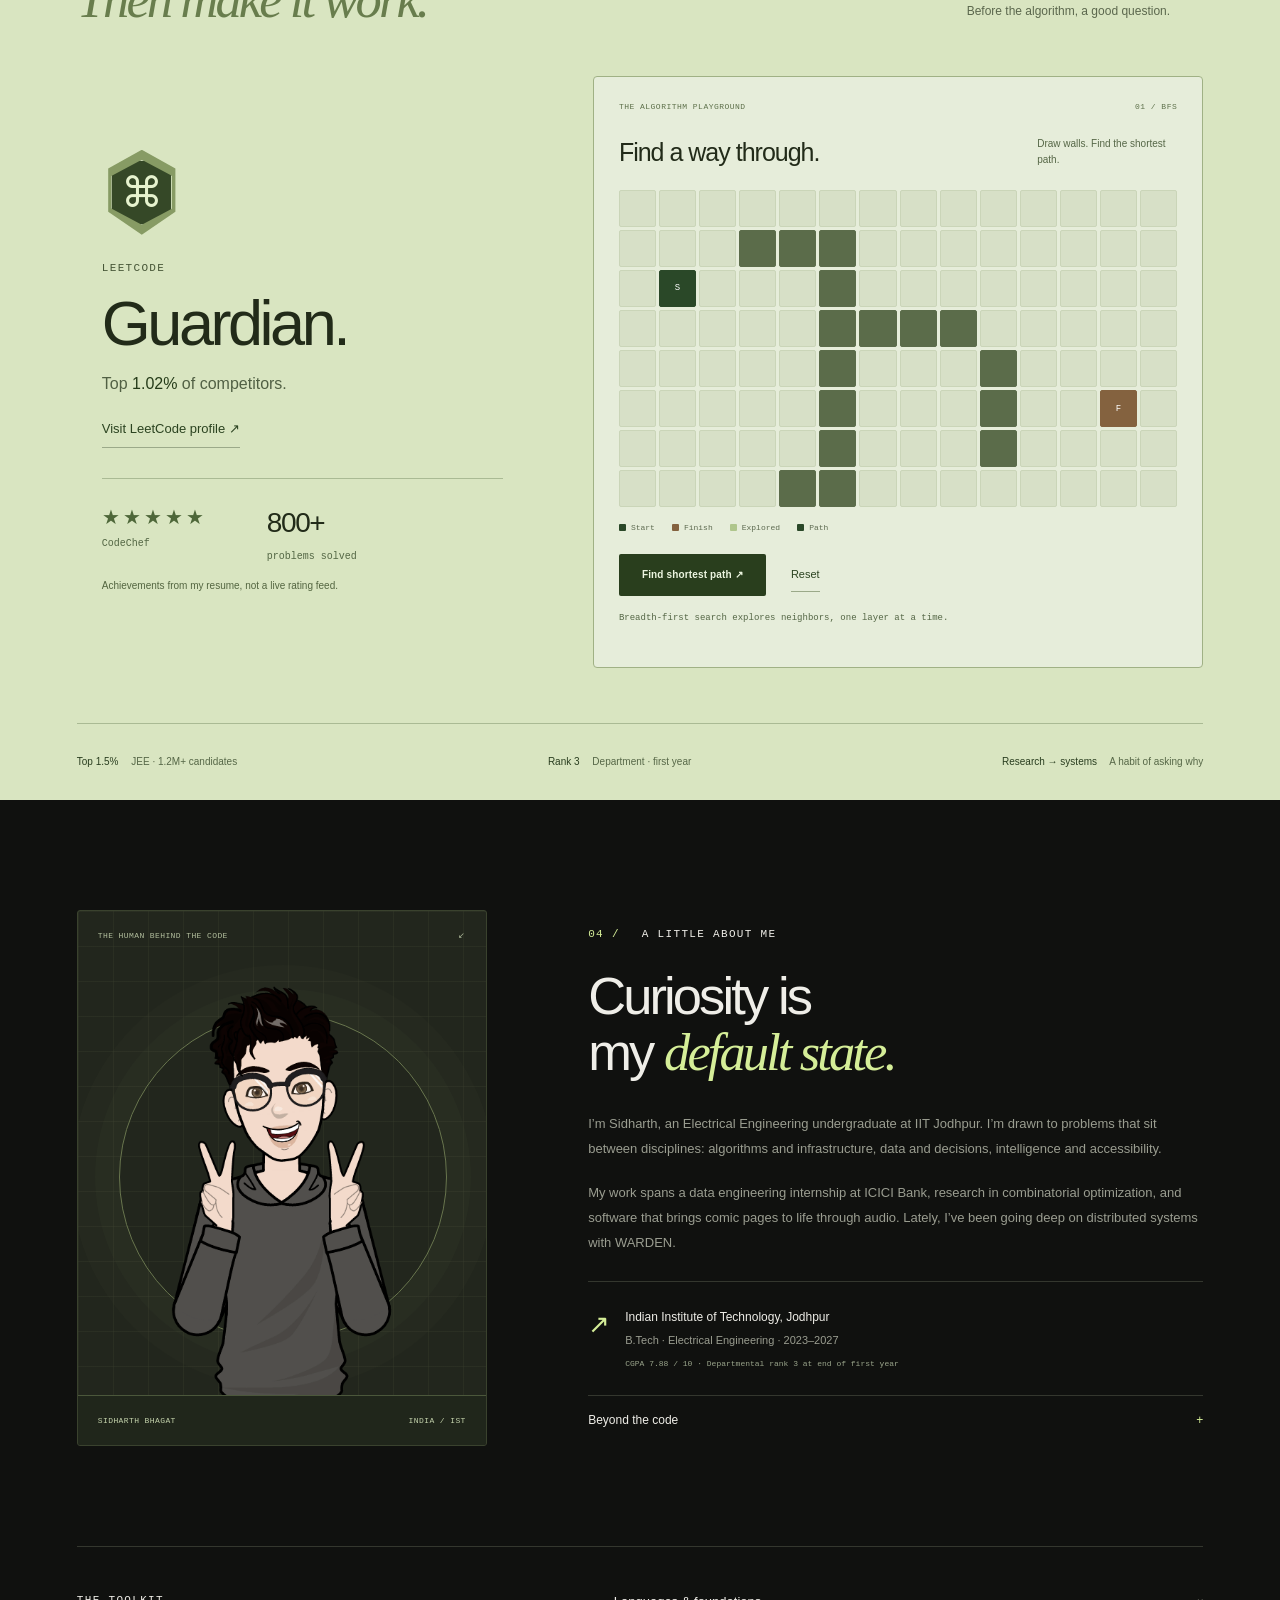
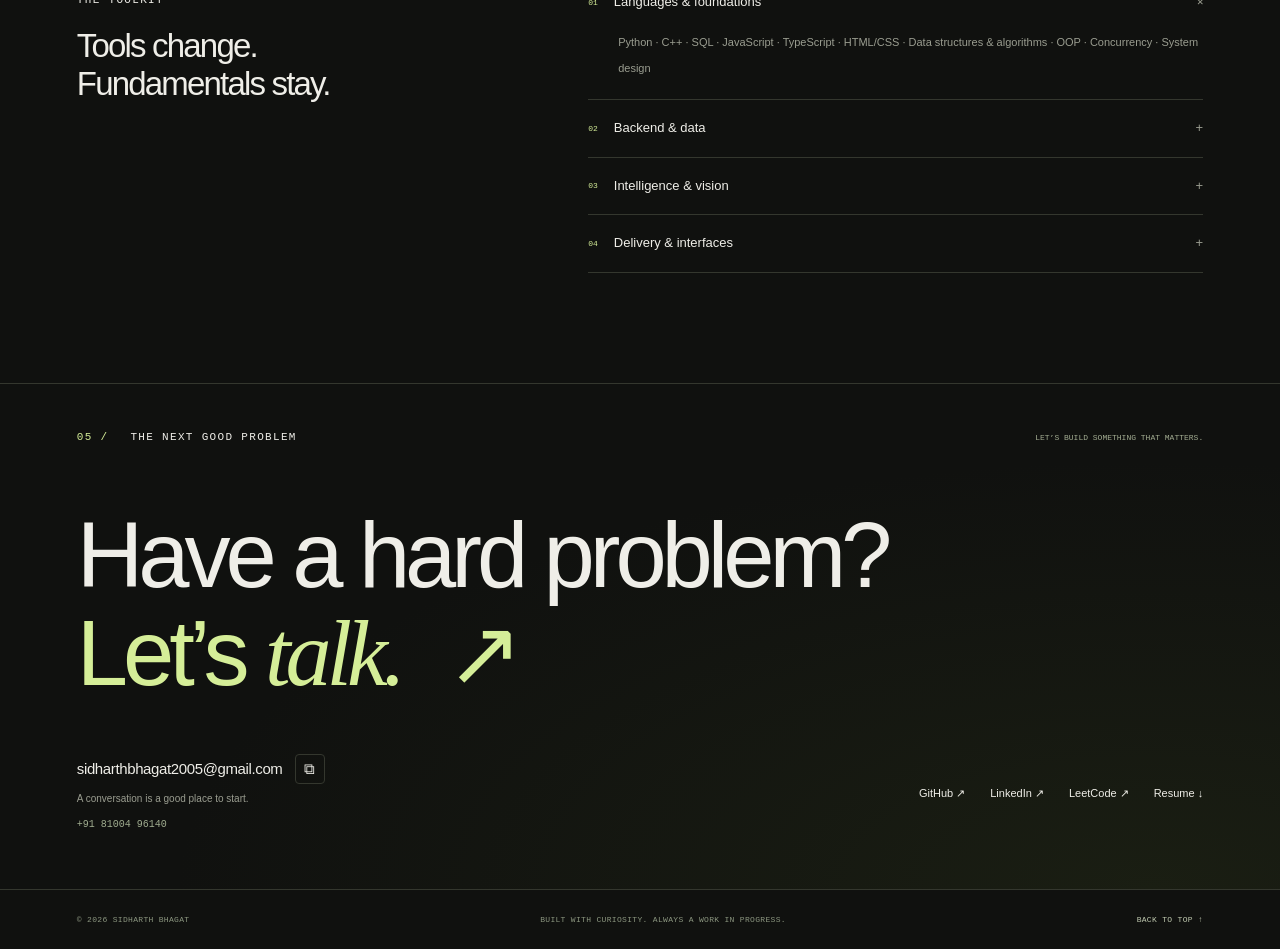
==== commit ab8453ff: "Remove unfinished ideas and profile notebook from portfolio" ====
--- a/index.html
+++ b/index.html
@@ -298,52 +298,6 @@
             details.
           </p></noscript
         >
-        <div class="repository-notebook">
-          <div class="notebook-intro">
-            <p class="eyebrow">FROM THE NOTEBOOK</p>
-            <h3>Ideas have a place, too.</h3>
-            <p>Early directions and the profile behind the projects.</p>
-          </div>
-          <div class="notebook-entries">
-            <details>
-              <summary>
-                <span>Bitcoin mempool trace <small>RESEARCH SKETCH</small></span
-                ><b>+</b>
-              </summary>
-              <p>
-                An idea to study how transactions move from the mempool into
-                blocks and what affects inclusion priority. The audited snapshot
-                contains a README and empty analysis/collector files;
-                implementation is still ahead.
-              </p>
-              <a
-                class="text-link"
-                href="https://github.com/Sidharth8100/bitcoin_mempool_trace"
-                target="_blank"
-                rel="noopener"
-                >Open the sketch ↗</a
-              >
-            </details>
-            <details>
-              <summary>
-                <span>The GitHub profile <small>PROFILE & LINKS</small></span
-                ><b>+</b>
-              </summary>
-              <p>
-                The introduction and repository links that connect the work.
-                Older profile statistics are historical snapshots; current
-                portfolio achievements use the supplied resume.
-              </p>
-              <a
-                class="text-link"
-                href="https://github.com/Sidharth8100/Sidharth8100"
-                target="_blank"
-                rel="noopener"
-                >Explore the profile ↗</a
-              >
-            </details>
-          </div>
-        </div>
         <a
           class="archive-link"
           href="https://github.com/Sidharth8100?tab=repositories"
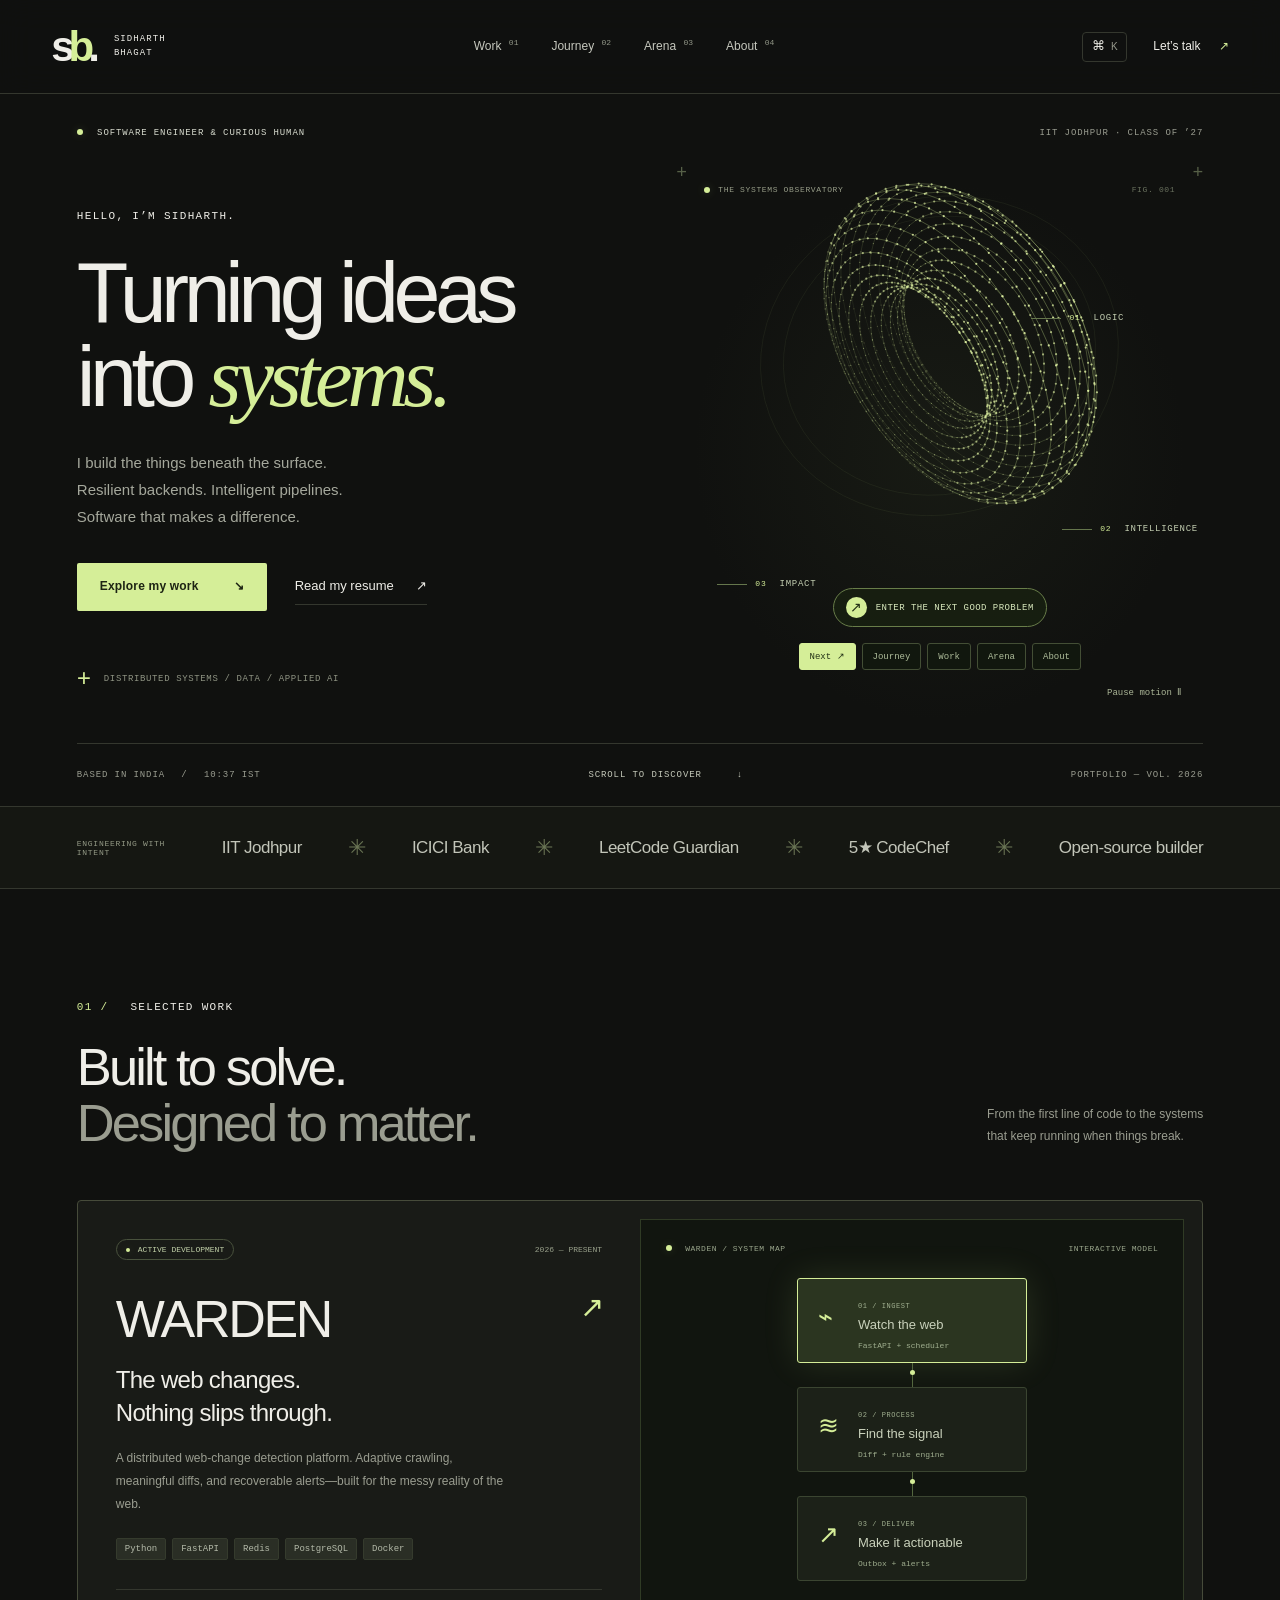
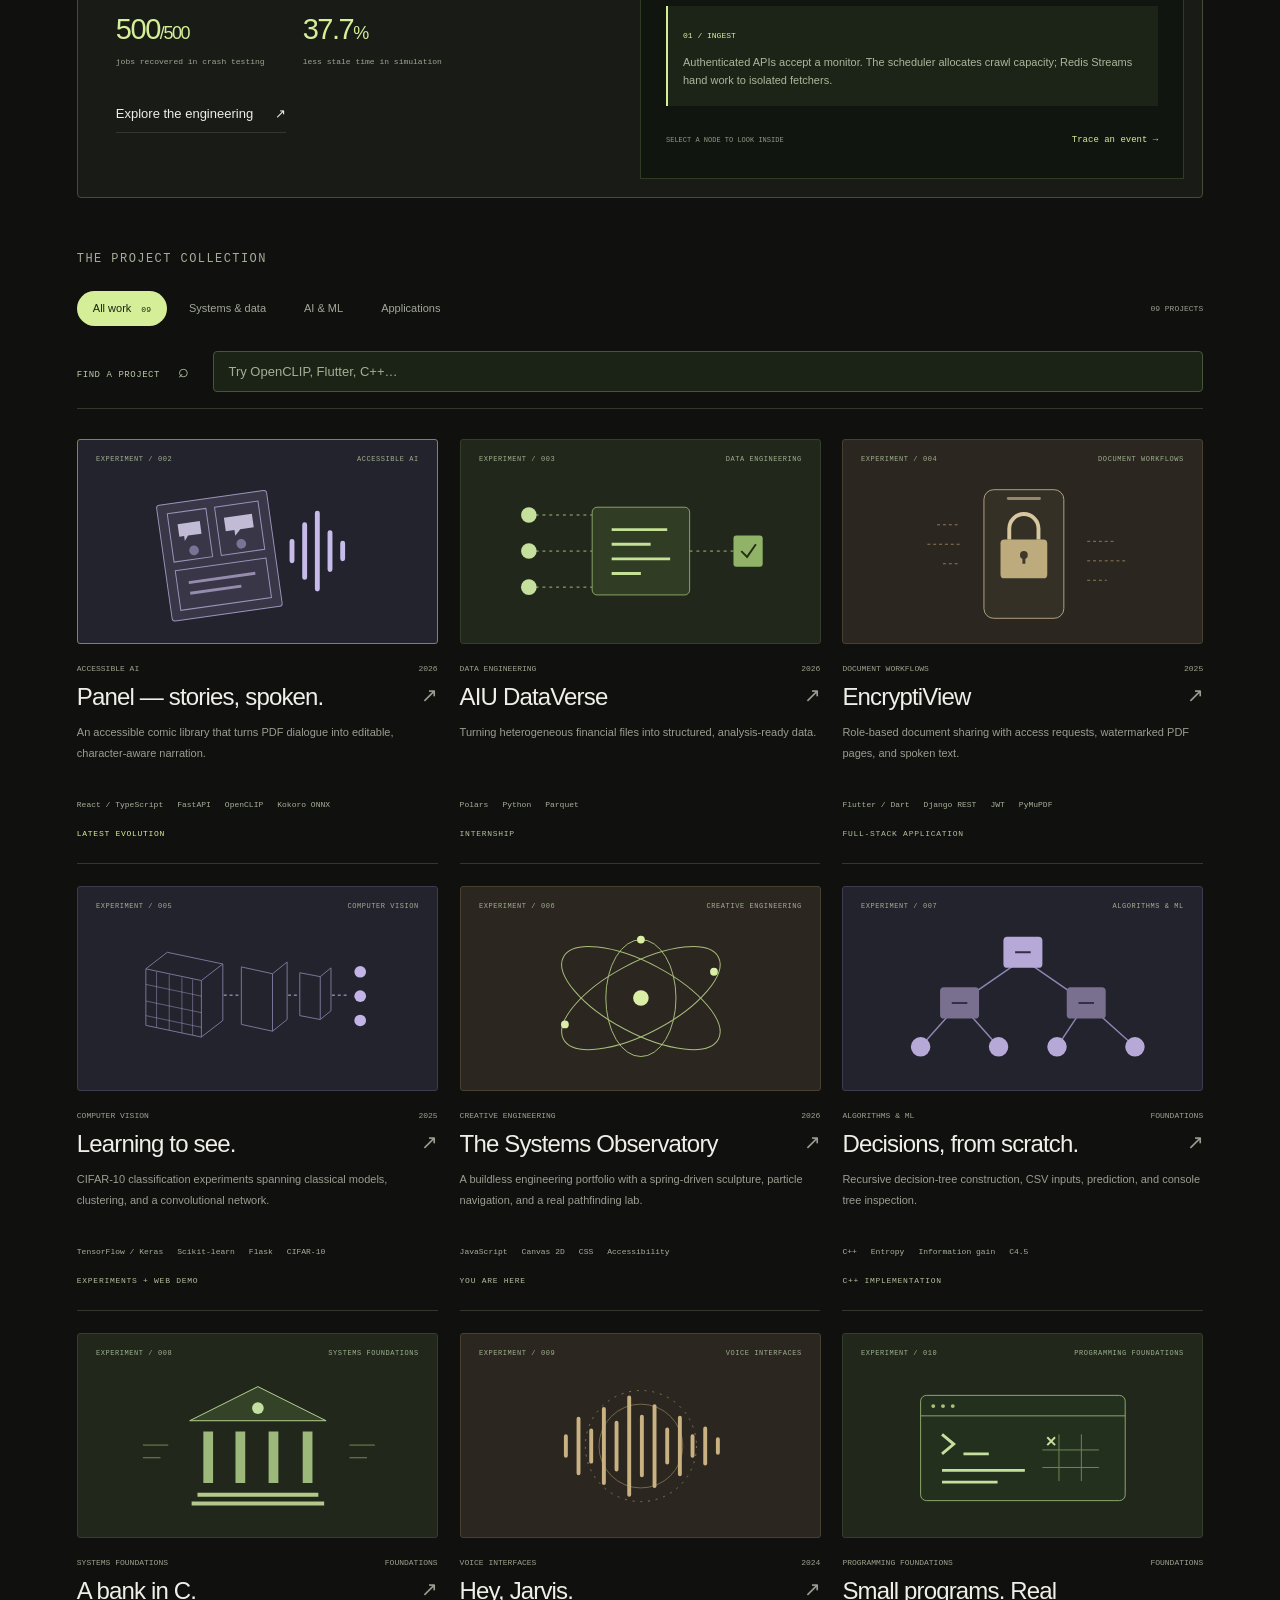
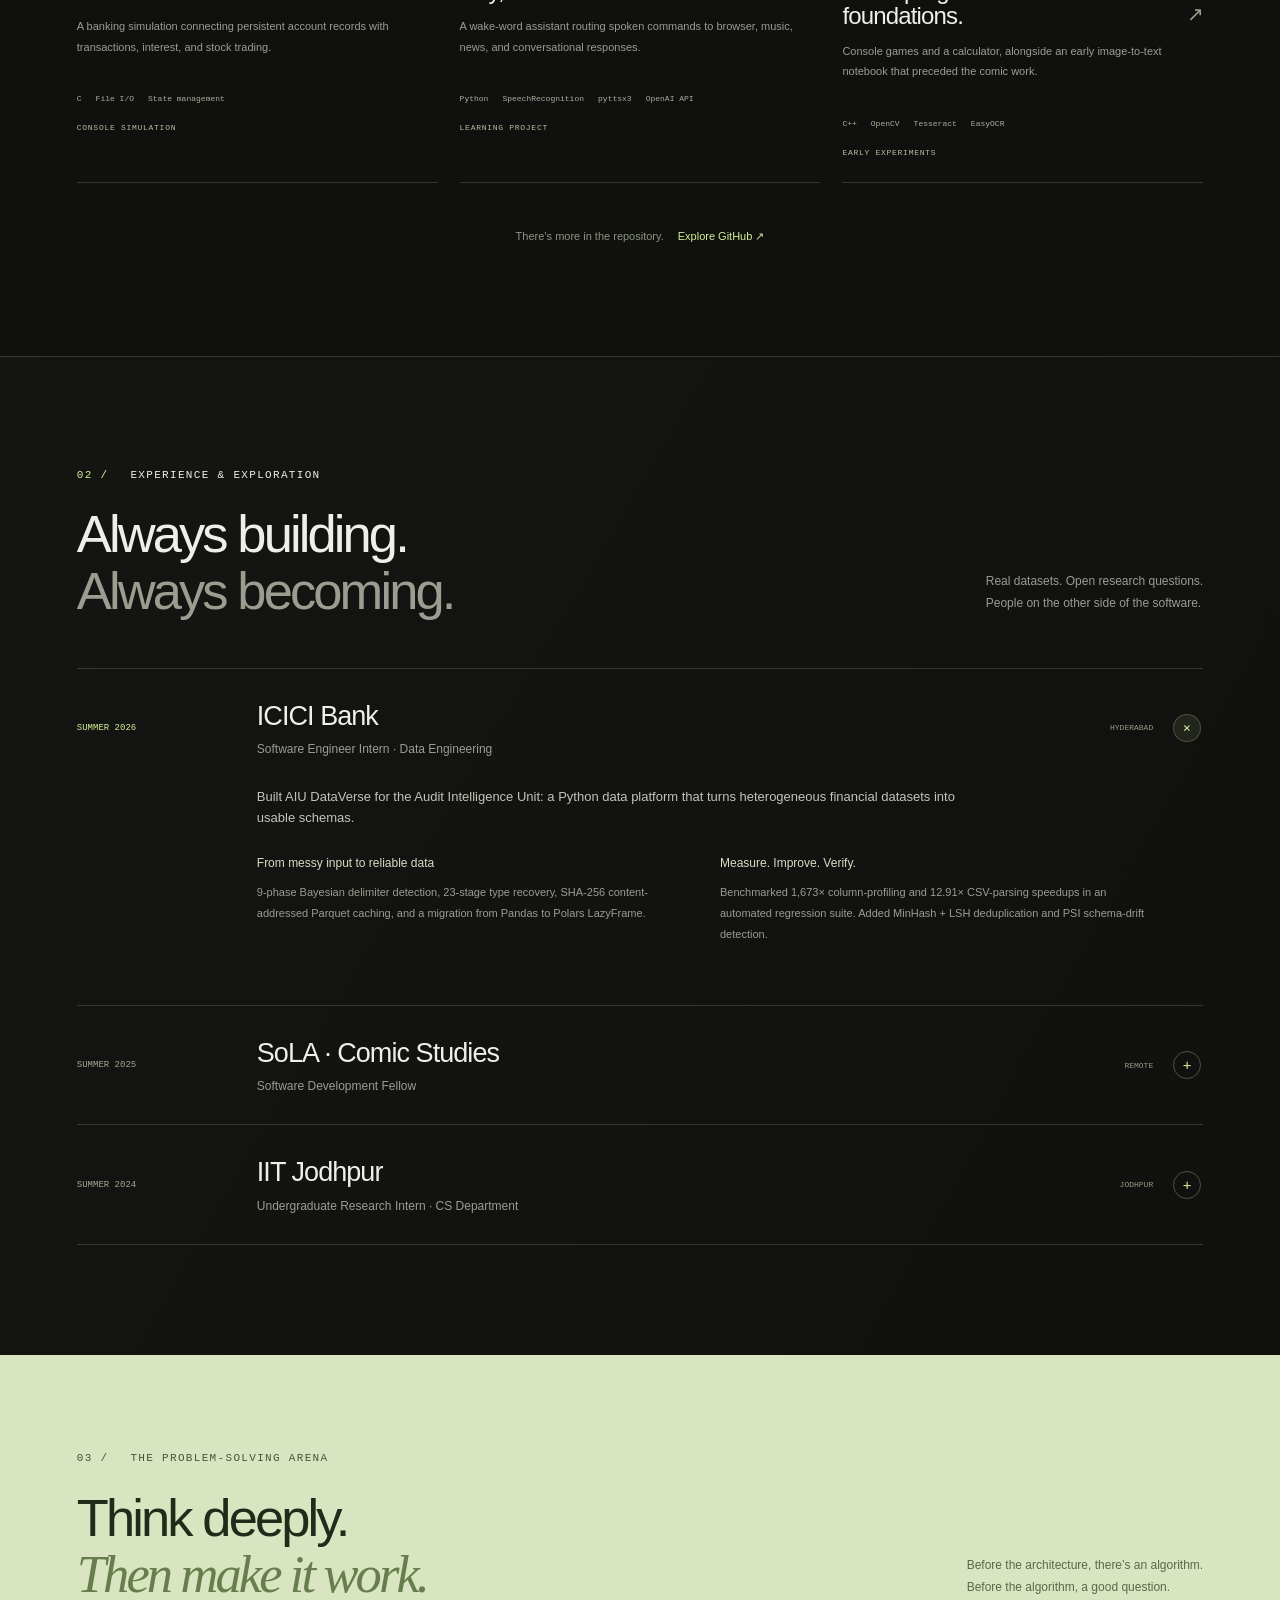
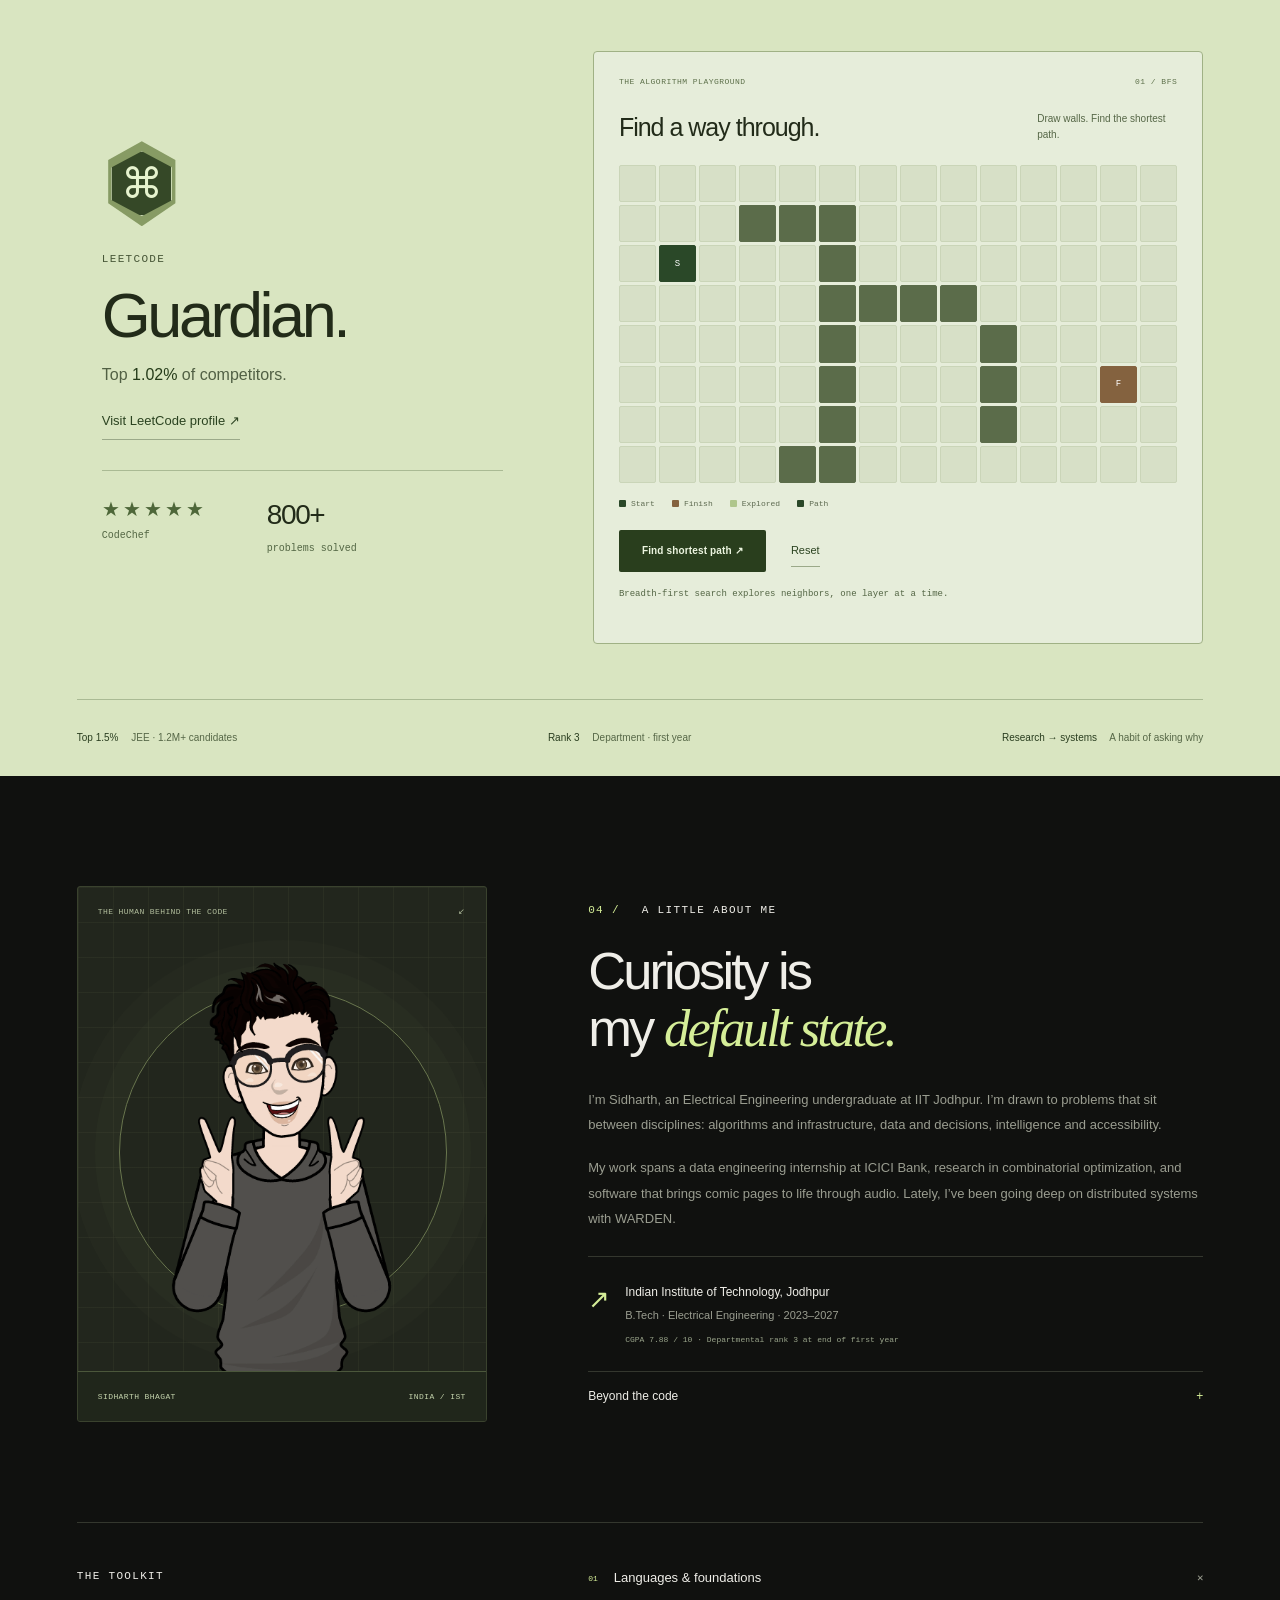
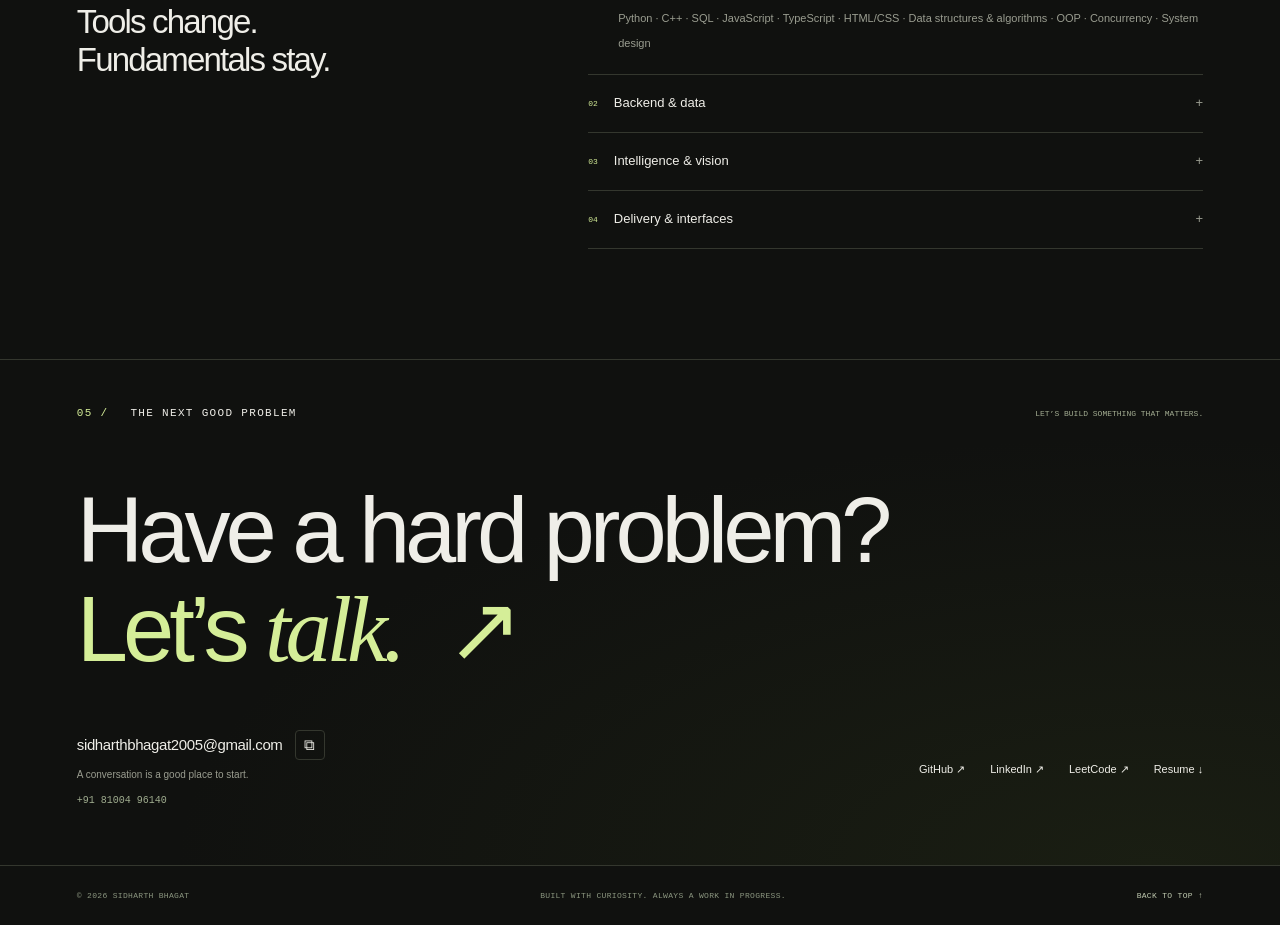
==== commit 5174d8b1: "Remove recruiter-facing provenance disclaimers and editorial filler" ====
--- a/index.html
+++ b/index.html
@@ -256,7 +256,6 @@
         </article>
         <div class="collection-heading">
           <p class="eyebrow">THE PROJECT COLLECTION</p>
-          <p>Recent builds first. Foundations kept in view.</p>
         </div>
         <div class="project-toolbar">
           <div class="filter-group" role="group" aria-label="Filter projects">
@@ -358,10 +357,6 @@
                   </p>
                 </div>
               </div>
-              <span class="note"
-                >Internship results reported in resume; workload-specific
-                benchmarks.</span
-              >
             </div>
           </details>
           <details>
@@ -427,7 +422,7 @@
               <p>
                 Worked with Prof. Tanmay Nitin Inamdar on meta-heuristic and
                 approximation approaches for combinatorial optimization.
-                Benchmarked heuristic algorithms with a reported 40% improvement
+                Benchmarked heuristic algorithms with a 40% improvement
                 in solution quality in the studied scenarios.
               </p>
               <a
@@ -475,9 +470,6 @@
                 </div>
                 <div><strong>800+</strong><small>problems solved</small></div>
               </div>
-              <p class="note">
-                Achievements from my resume, not a live rating feed.
-              </p>
             </div>
             <div class="algorithm-lab">
               <div class="demo-top">
--- a/styles.css
+++ b/styles.css
@@ -2661,64 +2661,6 @@
 .project-empty button {
   margin-top: 16px;
 }
-.repository-notebook {
-  display: grid;
-  grid-template-columns: 1fr 1.4fr;
-  gap: 48px;
-  padding: 36px 0;
-  margin-top: 34px;
-  border-top: 1px solid var(--line);
-}
-.notebook-intro h3 {
-  font-size: 25px;
-  margin: 15px 0;
-  letter-spacing: -0.03em;
-}
-.notebook-intro > p:last-child {
-  color: #a4ad98;
-  font-size: 12px;
-  line-height: 1.8;
-}
-.notebook-entries details {
-  border-bottom: 1px solid var(--line);
-  padding: 18px 0;
-}
-.notebook-entries summary {
-  display: flex;
-  justify-content: space-between;
-  align-items: center;
-  gap: 12px;
-  cursor: pointer;
-  list-style: none;
-  font-size: 14px;
-}
-.notebook-entries summary::-webkit-details-marker {
-  display: none;
-}
-.notebook-entries summary b {
-  font-weight: 400;
-  color: var(--accent);
-  transition: transform 0.2s;
-}
-.notebook-entries details[open] summary b {
-  transform: rotate(45deg);
-}
-.notebook-entries small {
-  display: block;
-  font: 8px var(--mono);
-  letter-spacing: 0.07em;
-  color: #a8b599;
-  margin-top: 8px;
-}
-.notebook-entries details p {
-  color: #b1bca3;
-  font-size: 12px;
-  line-height: 1.85;
-  margin: 18px 0;
-}
-.notebook-entries .text-link {
-  font-size: 12px;
-}
 .flow-explorer {
   margin: 30px 0;
   border: 1px solid #4b5a3a;
@@ -2823,3 +2765,8 @@
     display: none;
   }
 }
+
+.case-navigation { display:flex; justify-content:space-between; gap:16px; border-top:1px solid var(--line); margin-top:28px; padding-top:18px; }
+.case-navigation button { color:var(--accent); font:12px var(--mono); padding:12px 0; }
+.case-navigation button:hover { text-decoration:underline; text-underline-offset:5px; }
+.sculpture-trigger:active ~ .orbital-invitation { box-shadow:0 0 30px #d5ee9850; }
